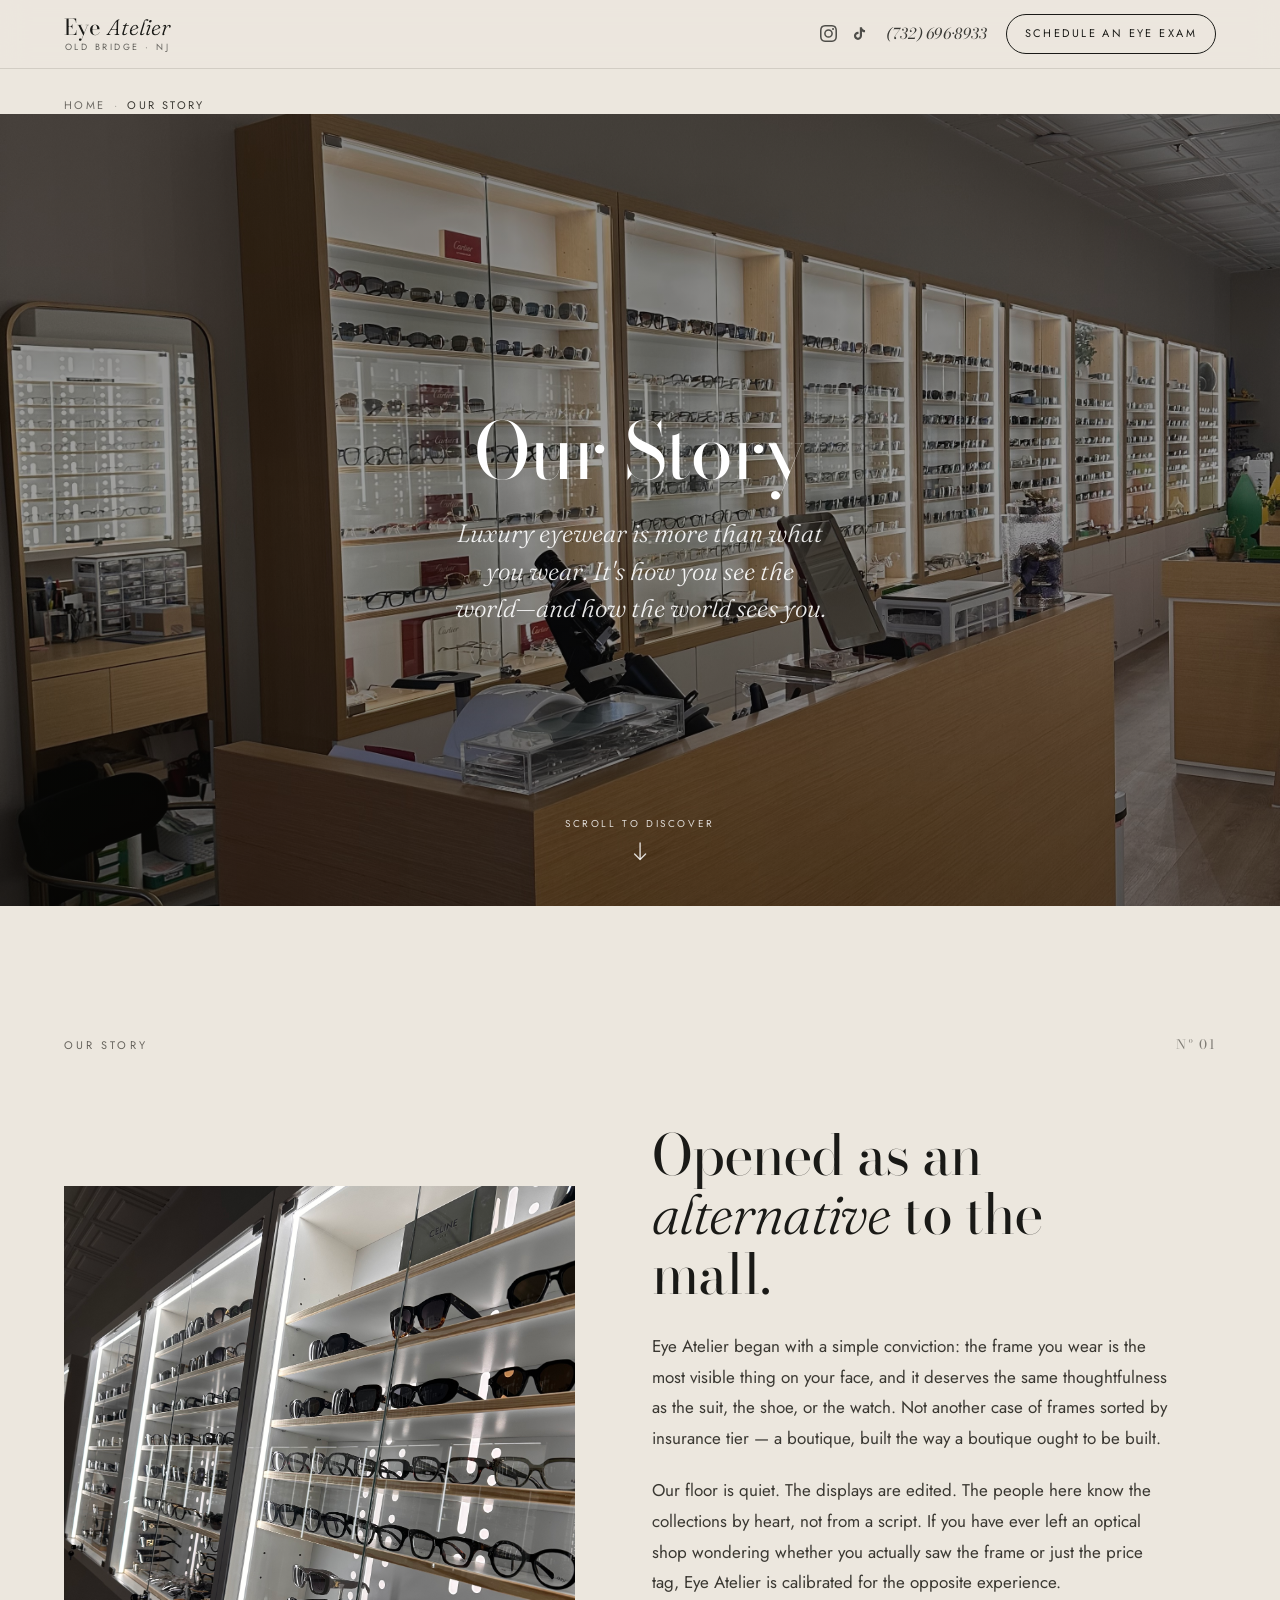
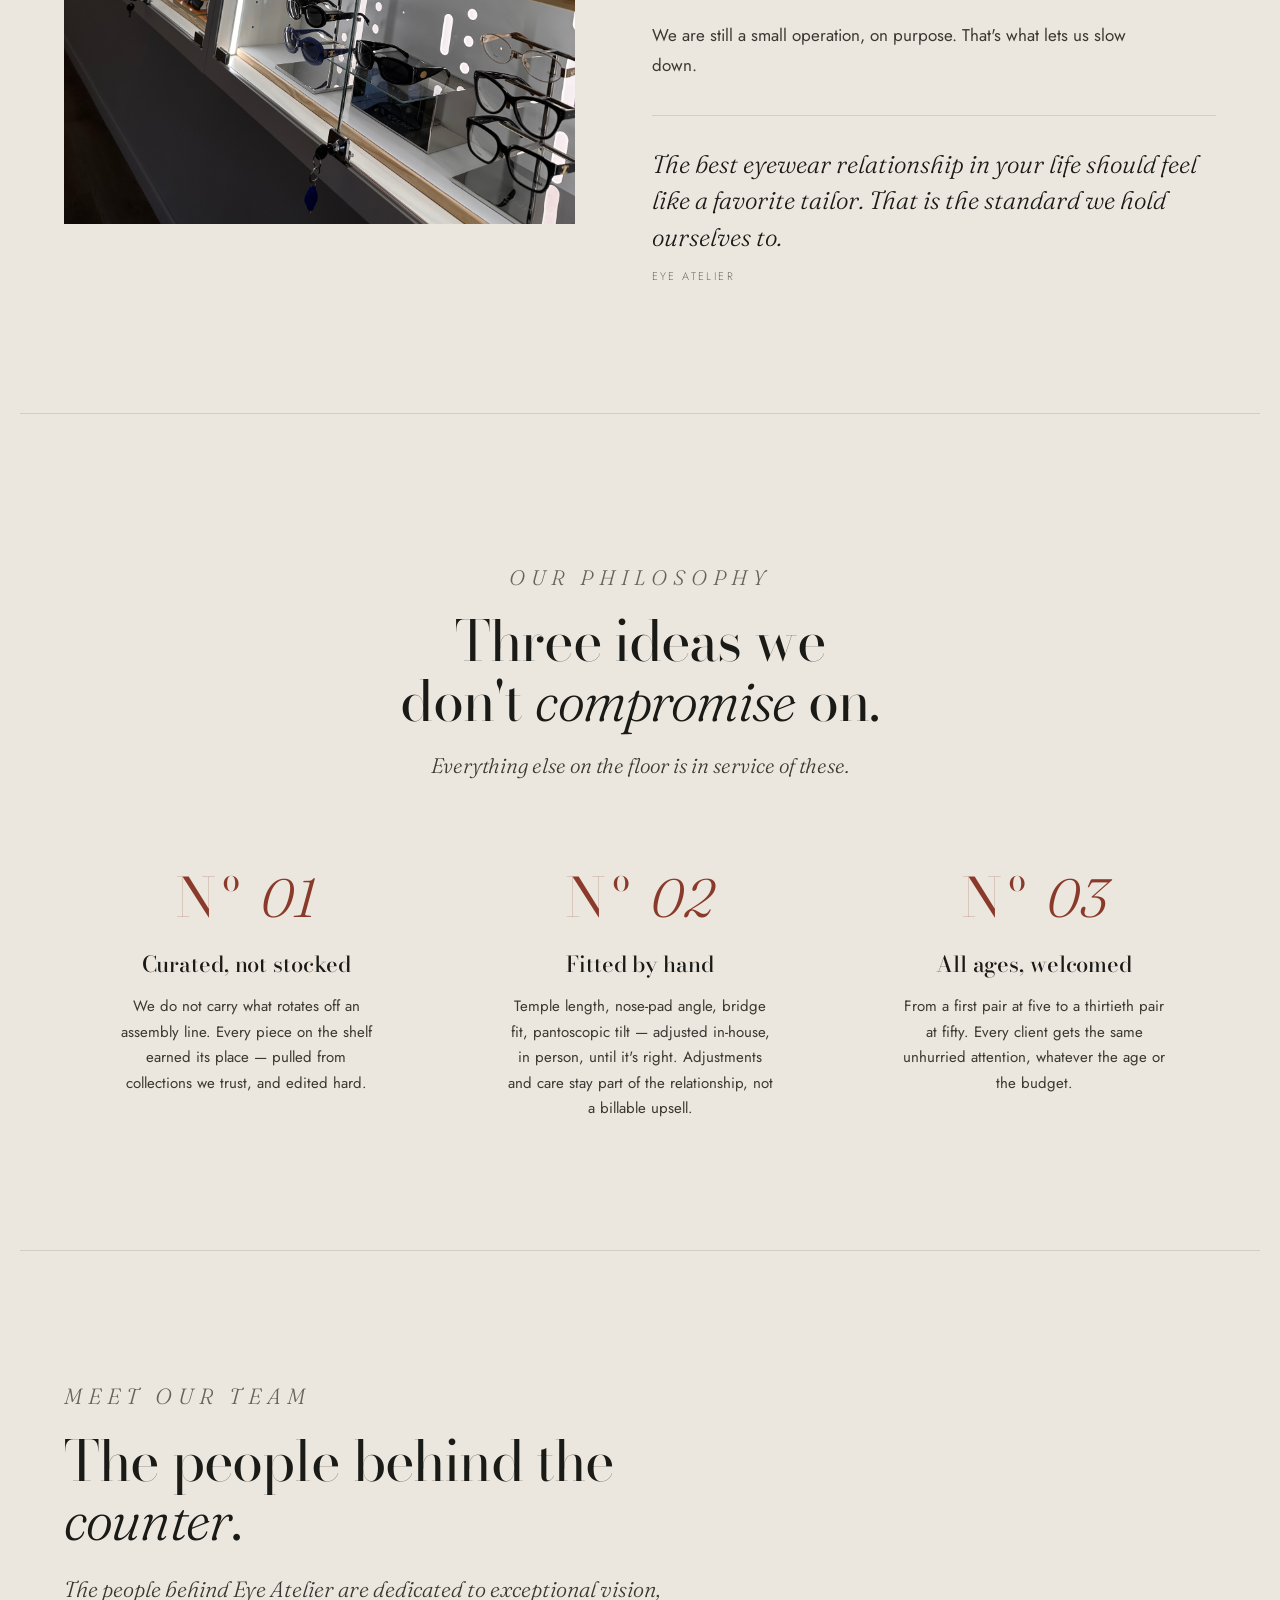
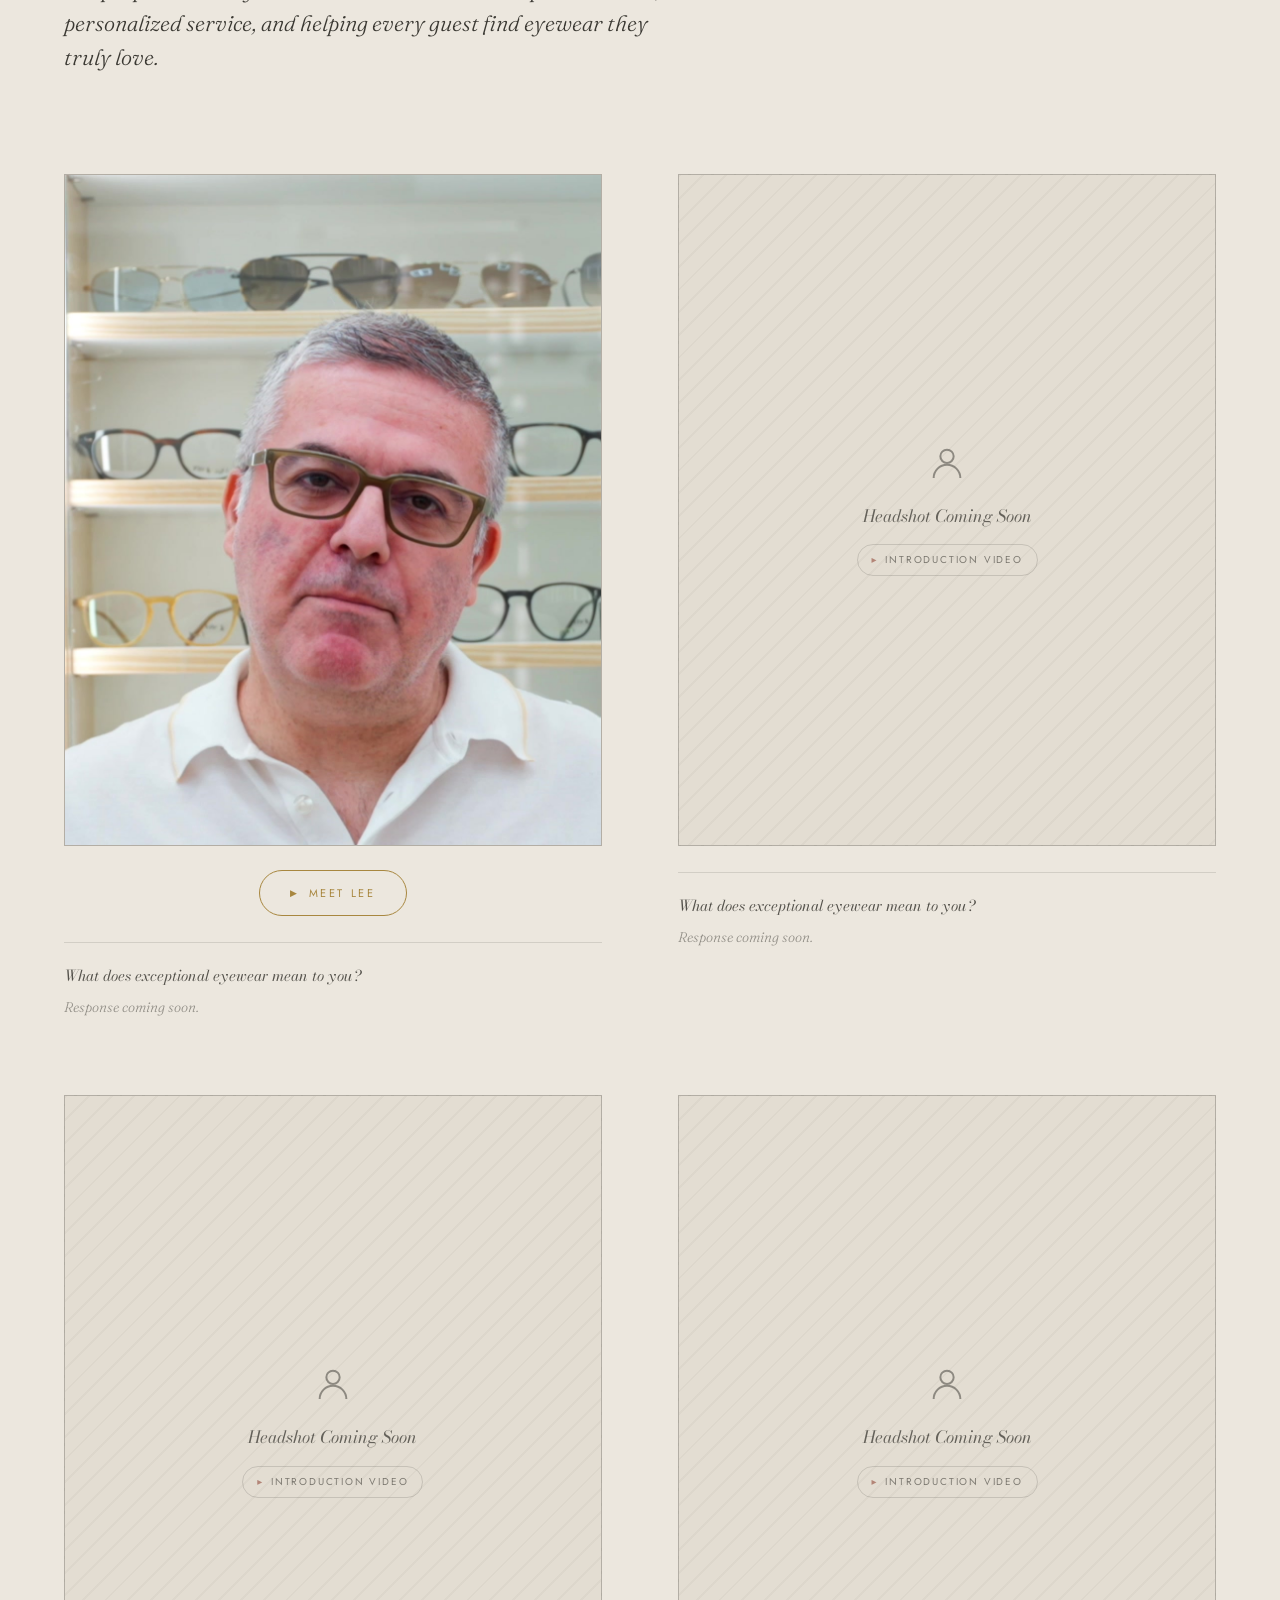
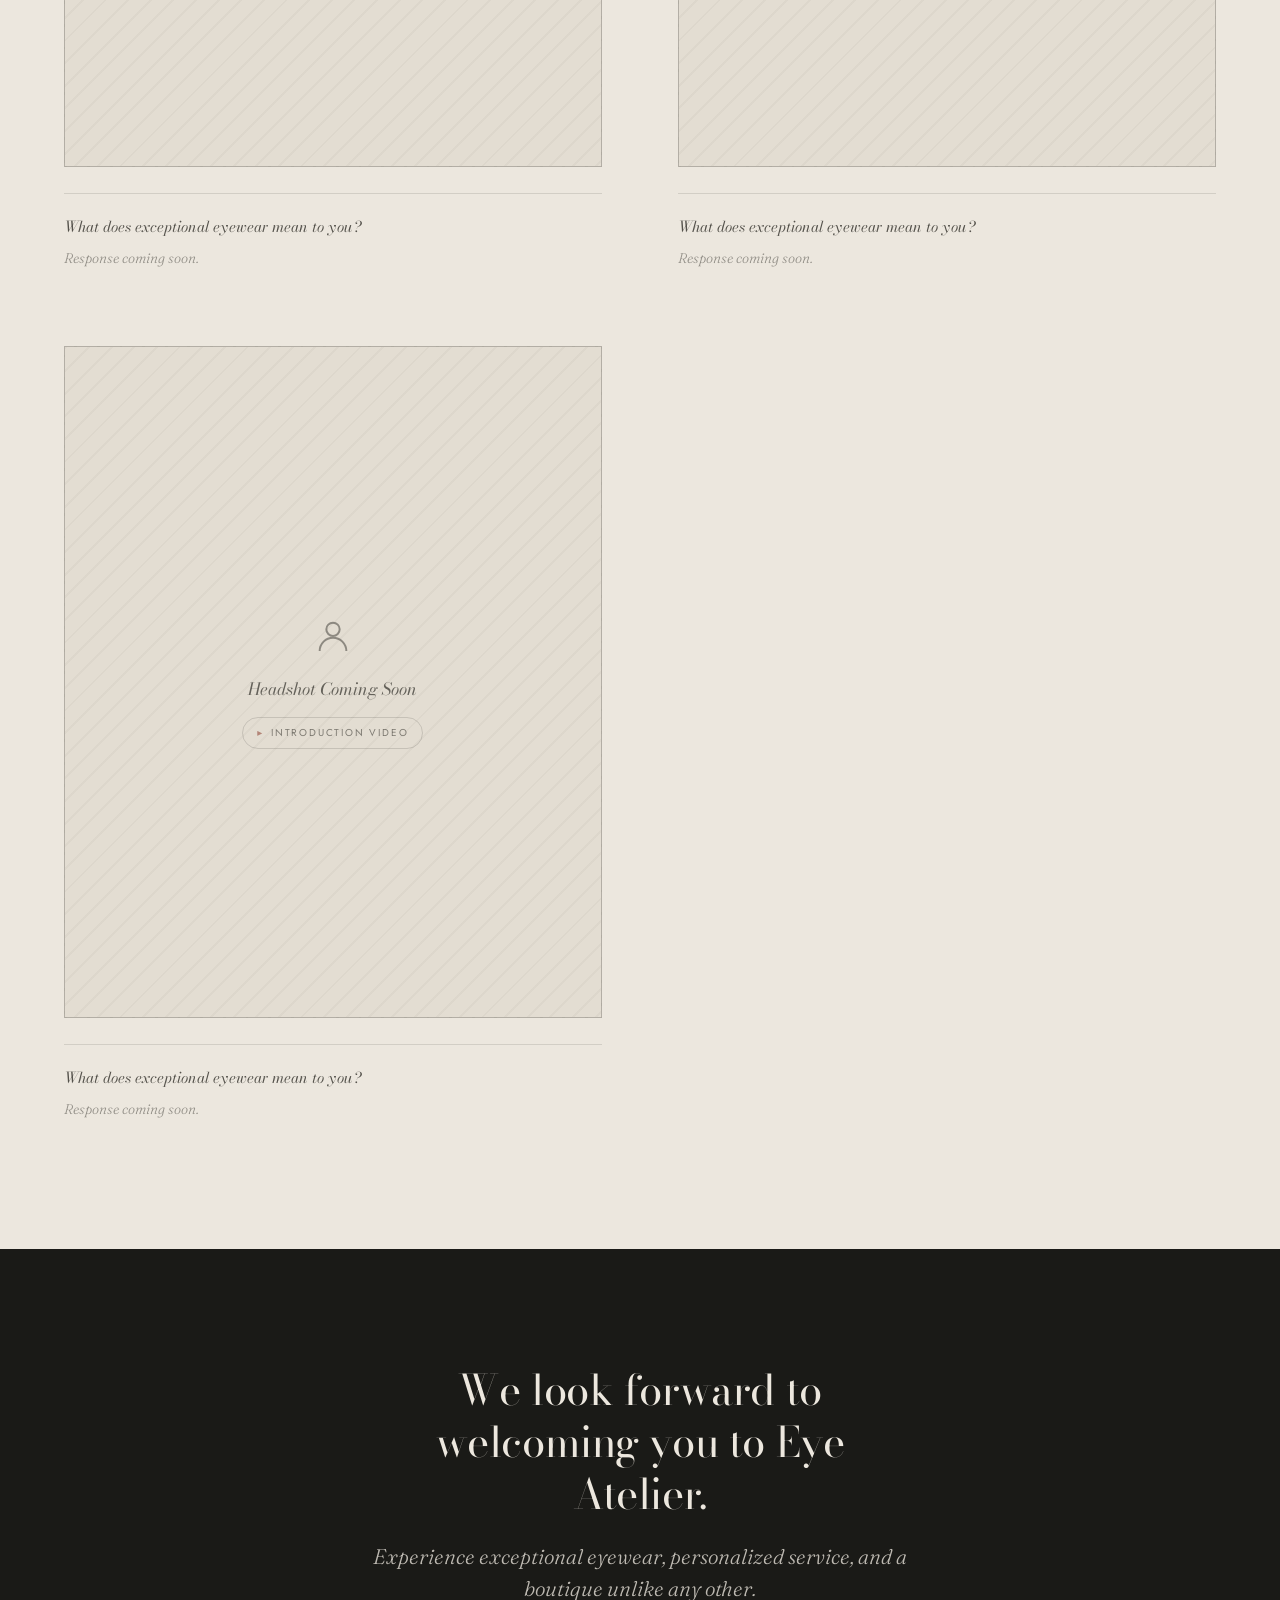
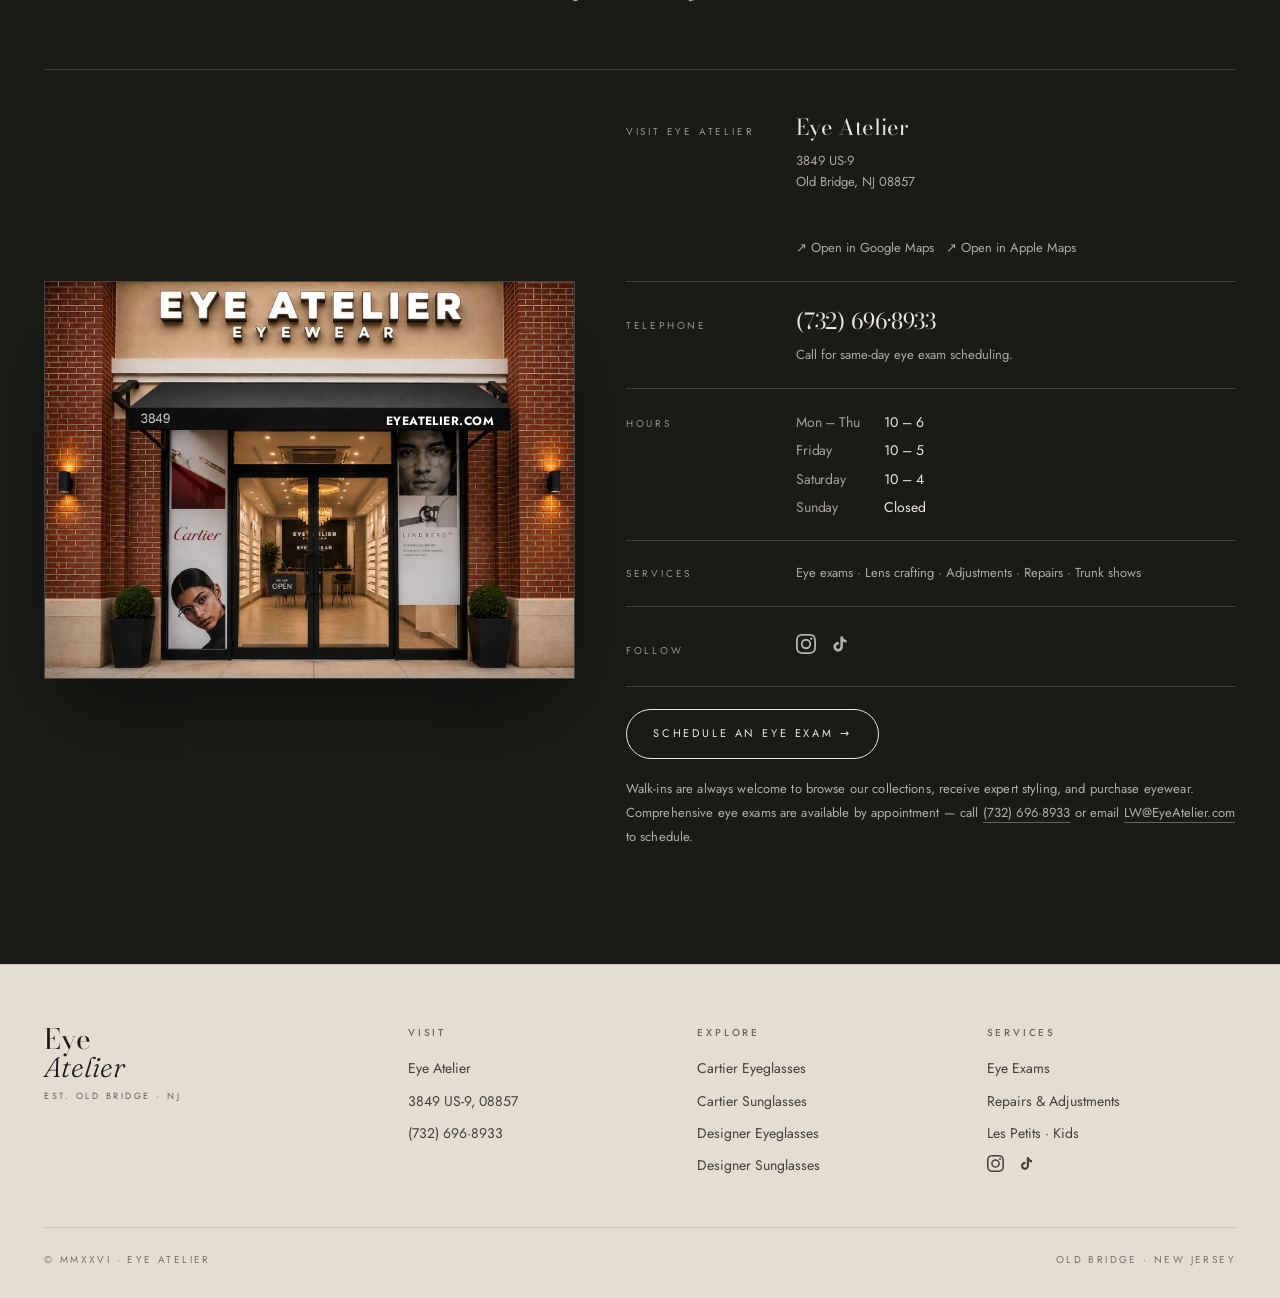
==== about.html @ 2963be0a "Harden modal against click bubbling into overlay close handler Added an explicit stopPropagation() o" ====
<!doctype html>
<html lang="en">
<head>
<meta charset="utf-8">
<meta name="viewport" content="width=device-width,initial-scale=1">
<title>Our Story | Eye Atelier — Luxury Optical Boutique in Old Bridge, NJ</title>
<meta name="description" content="Eye Atelier is a luxury optical boutique in Old Bridge, NJ. Discover our story, our philosophy on curation and fit, and the people behind the counter.">
<link rel="canonical" href="https://www.eyeatelier.com/about">

<meta property="og:type" content="website">
<meta property="og:site_name" content="Eye Atelier">
<meta property="og:title" content="Our Story | Eye Atelier">
<meta property="og:description" content="A small, deliberate boutique for designer eyewear — curation, craft, and a fitting that takes as long as it needs to.">
<meta property="og:url" content="https://www.eyeatelier.com/about">
<meta property="og:image" content="https://www.eyeatelier.com/showroom.jpg">
<meta name="twitter:card" content="summary_large_image">
<meta name="twitter:title" content="Our Story | Eye Atelier">
<meta name="twitter:description" content="A small, deliberate boutique for designer eyewear in Old Bridge, NJ.">
<meta name="twitter:image" content="https://www.eyeatelier.com/showroom.jpg">
<meta name="theme-color" content="#1a1a17">

<link rel="preconnect" href="https://fonts.googleapis.com">
<link rel="preconnect" href="https://fonts.gstatic.com" crossorigin>
<link href="https://fonts.googleapis.com/css2?family=Bodoni+Moda:ital,opsz,wght@0,6..96,400;0,6..96,500;0,6..96,700;0,6..96,900;1,6..96,400;1,6..96,700&family=Jost:wght@300;400;500;600&family=Fraunces:ital,opsz,wght@0,9..144,300;0,9..144,400;1,9..144,300&display=swap" rel="stylesheet">
<link rel="stylesheet" href="/landing.css">

<script type="application/ld+json">
{
  "@context": "https://schema.org",
  "@type": "BreadcrumbList",
  "itemListElement": [
    { "@type": "ListItem", "position": 1, "name": "Home", "item": "https://www.eyeatelier.com/" },
    { "@type": "ListItem", "position": 2, "name": "Our Story", "item": "https://www.eyeatelier.com/about" }
  ]
}
</script>

<style>
  /* ============ ABOUT — bespoke sections (extends landing.css tokens) ============ */

  /* CINEMATIC HERO */
  .cinematic-hero {
    position: relative;
    min-height: clamp(520px, 88vh, 920px);
    display: flex; align-items: center; justify-content: center;
    overflow: hidden;
    background: var(--forest);
  }
  .cinematic-hero-media { position: absolute; inset: 0; }
  .cinematic-hero-media img { width: 100%; height: 100%; object-fit: cover; display: block; }
  .cinematic-hero-media::after {
    content: '';
    position: absolute; inset: 0;
    background: linear-gradient(180deg, rgba(10,9,7,0.5) 0%, rgba(10,9,7,0.38) 45%, rgba(10,9,7,0.58) 100%);
  }
  .cinematic-hero-content {
    position: relative; z-index: 2;
    text-align: center;
    padding: 0 var(--pad);
    max-width: 46ch;
  }
  .cinematic-hero-content h1 {
    font-family: 'Bodoni Moda', serif;
    font-weight: 400;
    font-size: clamp(42px, 6.4vw, 78px);
    line-height: 1.04;
    letter-spacing: -0.015em;
    color: #fff;
    margin: 18px 0 24px;
  }
  .cinematic-hero-content p {
    font-family: 'Fraunces', serif;
    font-style: italic; font-weight: 300;
    font-size: clamp(18px, 2.1vw, 25px);
    line-height: 1.5;
    color: rgba(255,255,255,0.9);
  }
  .scroll-indicator {
    position: absolute; left: 50%; bottom: clamp(24px, 4vw, 44px); z-index: 2;
    transform: translateX(-50%);
    display: flex; flex-direction: column; align-items: center; gap: 10px;
    color: rgba(255,255,255,0.82);
  }
  .scroll-indicator span {
    font-size: 10px; letter-spacing: 0.26em; text-transform: uppercase;
  }
  .scroll-indicator svg { width: 14px; height: 20px; animation: scrollBob 2.2s ease-in-out infinite; }
  @keyframes scrollBob {
    0%, 100% { transform: translateY(0); opacity: 0.55; }
    50% { transform: translateY(6px); opacity: 1; }
  }
  @media (max-width: 640px) {
    .cinematic-hero { min-height: 78vh; }
  }

  /* SECTION SCAFFOLD */
  .about-section { max-width: var(--maxw); margin: 0 auto; padding: clamp(70px, 10vw, 140px) var(--pad); }
  .about-section + .about-section { border-top: 1px solid var(--rule); }
  .about-eyebrow-row {
    display: flex; align-items: baseline; justify-content: space-between; gap: 20px;
    margin-bottom: clamp(40px, 6vw, 70px);
  }
  .about-eyebrow-row .eyebrow { margin: 0; }
  .about-eyebrow-row .count { font-family: 'Bodoni Moda', serif; font-size: 13px; letter-spacing: 0.1em; color: var(--ink-soft); opacity: 0.6; }

  /* OUR STORY — asymmetric editorial */
  .story-grid { display: grid; grid-template-columns: 0.95fr 1.05fr; gap: clamp(40px, 6vw, 90px); align-items: center; }
  .story-media { position: relative; aspect-ratio: 4/5; overflow: hidden; background: var(--paper, #f4ede3); }
  .story-media img { width: 100%; height: 100%; object-fit: cover; display: block; }
  .story-copy h2 {
    font-family: 'Bodoni Moda', serif; font-weight: 400;
    font-size: clamp(34px, 4.4vw, 56px); line-height: 1.06; letter-spacing: -0.015em;
    max-width: 12ch; margin-bottom: 28px;
  }
  .story-copy h2 em { font-family: 'Fraunces', serif; font-style: italic; font-weight: 300; }
  .story-copy p { font-size: 17px; line-height: 1.8; color: var(--ink-soft); max-width: 52ch; margin-bottom: 22px; }
  .story-copy p:last-of-type { margin-bottom: 0; }
  .story-quote {
    margin-top: 34px;
    padding-top: 30px;
    border-top: 1px solid var(--rule);
    font-family: 'Fraunces', serif; font-style: italic; font-weight: 300;
    font-size: clamp(20px, 2.2vw, 25px); line-height: 1.45;
    color: var(--ink); max-width: 44ch;
  }
  .story-quote span { display: block; margin-top: 14px; font-family: 'Jost', sans-serif; font-style: normal; font-size: 11px; letter-spacing: 0.22em; text-transform: uppercase; color: var(--ink-soft); opacity: 0.7; }

  @media (max-width: 900px) {
    .story-grid { grid-template-columns: 1fr; }
    .story-media { max-width: 420px; margin: 0 auto; }
  }

  /* OUR PHILOSOPHY — three pillars */
  .philosophy-head { text-align: center; max-width: 50ch; margin: 0 auto clamp(50px, 7vw, 90px); }
  .philosophy-head h2 {
    font-family: 'Bodoni Moda', serif; font-weight: 400;
    font-size: clamp(34px, 4.4vw, 56px); line-height: 1.06; letter-spacing: -0.015em;
  }
  .philosophy-head h2 em { font-family: 'Fraunces', serif; font-style: italic; font-weight: 300; }
  .philosophy-head p { margin-top: 20px; font-family: 'Fraunces', serif; font-style: italic; font-weight: 300; font-size: clamp(17px, 1.9vw, 21px); color: var(--ink-soft); line-height: 1.5; }
  .philosophy-grid { display: grid; grid-template-columns: repeat(3, 1fr); gap: clamp(30px, 4vw, 20px); }
  .philosophy-item { padding: 0 clamp(0px, 3vw, 34px); text-align: center; }
  .philosophy-item .n {
    font-family: 'Bodoni Moda', serif; font-weight: 400; font-size: 54px; line-height: 1;
    color: var(--accent); margin-bottom: 22px;
  }
  .philosophy-item .n em { font-family: 'Fraunces', serif; font-style: italic; font-weight: 300; }
  .philosophy-item h3 { font-family: 'Bodoni Moda', serif; font-weight: 500; font-size: 22px; letter-spacing: -0.005em; margin-bottom: 12px; }
  .philosophy-item p { font-size: 15px; line-height: 1.7; color: var(--ink-soft); max-width: 30ch; margin: 0 auto; }
  @media (max-width: 780px) {
    .philosophy-grid { grid-template-columns: 1fr; gap: 44px; }
    .philosophy-item { border-top: 1px solid var(--rule); padding-top: 36px; }
    .philosophy-item:first-child { border-top: none; padding-top: 0; }
  }

  /* MEET OUR TEAM */
  .team-head { max-width: 62ch; margin-bottom: clamp(60px, 8vw, 100px); }
  .team-head h2 {
    font-family: 'Bodoni Moda', serif; font-weight: 400;
    font-size: clamp(34px, 4.4vw, 56px); line-height: 1.06; letter-spacing: -0.015em;
    margin-bottom: 22px;
  }
  .team-head h2 em { font-family: 'Fraunces', serif; font-style: italic; font-weight: 300; }
  .team-head p {
    font-family: 'Fraunces', serif; font-style: italic; font-weight: 300;
    font-size: clamp(18px, 2vw, 22px); line-height: 1.55; color: var(--ink-soft); max-width: 56ch;
  }
  .team-grid { display: grid; grid-template-columns: repeat(2, 1fr); gap: clamp(50px, 6vw, 90px); }
  .team-card { display: flex; flex-direction: column; transition: transform 0.3s ease; }
  .team-card:hover { transform: translateY(-6px); }
  .team-photo {
    position: relative; aspect-ratio: 4/5; overflow: hidden;
    background: repeating-linear-gradient(135deg, rgba(26,26,23,0.03), rgba(26,26,23,0.03) 2px, transparent 2px, transparent 16px), var(--bg-deep);
    border: 1px solid var(--rule-strong);
    display: flex; align-items: center; justify-content: center;
    transition: box-shadow 0.3s ease;
  }
  .team-card:hover .team-photo { box-shadow: 0 20px 45px rgba(26,24,21,0.18); }
  .team-photo img, .team-photo video { width: 100%; height: 100%; object-fit: cover; display: block; transition: filter 0.3s ease; }
  .team-card:hover .team-photo img { filter: brightness(1.06); }
  .team-photo-placeholder { text-align: center; color: var(--ink-soft); padding: 20px; }
  .team-photo-placeholder svg { width: 40px; height: 40px; margin: 0 auto 20px; display: block; opacity: 0.5; }
  .team-photo-placeholder .tpp-label {
    display: block; font-family: 'Bodoni Moda', serif; font-style: italic; font-weight: 400;
    font-size: 17px; color: var(--ink-soft); opacity: 0.75; margin-bottom: 14px;
  }
  .team-photo-placeholder .tpp-video {
    display: inline-flex; align-items: center; gap: 7px;
    font-size: 10px; letter-spacing: 0.18em; text-transform: uppercase;
    color: var(--ink-soft); opacity: 0.6;
    border: 1px solid var(--rule-strong); border-radius: 999px;
    padding: 7px 14px;
  }
  .team-photo-placeholder .tpp-video::before { content: '▸'; color: var(--accent); opacity: 0.9; }
  @media (max-width: 780px) {
    .team-grid { grid-template-columns: 1fr; gap: 44px; max-width: 420px; margin: 0 auto; }
  }

  /* TEAM — member with a real photo/video (e.g. "Meet Lee") */
  .team-photo-portrait { background: var(--bg-deep); }
  .team-photo-portrait img { object-position: top center; }
  .team-video-cta {
    display: inline-flex; align-items: center; gap: 9px;
    align-self: center;
    margin-top: 24px;
    padding: 14px 30px;
    border: 1px solid #a8873f; border-radius: 999px;
    color: #a8873f; background: transparent;
    font-family: 'Jost', sans-serif; font-size: 11px; letter-spacing: 0.24em; text-transform: uppercase;
    cursor: pointer;
    transition: background 0.3s ease, color 0.3s ease, border-color 0.3s ease;
  }
  .team-video-cta .glyph { font-size: 9px; }
  .team-video-cta:hover { background: #a8873f; color: #fff; }
  .team-card:hover .team-video-cta:not(:hover) { background: rgba(168,135,63,0.1); border-color: #8f7434; color: #8f7434; }

  /* TEAM — quote area */
  .team-quote { margin-top: 26px; padding-top: 22px; border-top: 1px solid var(--rule); }
  .team-quote .q-heading {
    font-family: 'Bodoni Moda', serif; font-style: italic; font-weight: 400;
    font-size: 15px; line-height: 1.4; color: var(--ink-soft); opacity: 0.85;
    margin-bottom: 10px;
  }
  .team-quote .q-answer {
    font-family: 'Fraunces', serif; font-style: italic; font-weight: 300;
    font-size: 14px; line-height: 1.6; color: var(--ink-soft); opacity: 0.5;
  }

  /* VIDEO MODAL */
  .video-modal {
    position: fixed; inset: 0; z-index: 1000;
    display: none; align-items: center; justify-content: center;
    padding: clamp(20px, 5vw, 50px);
    background: rgba(10,9,7,0.72);
    backdrop-filter: blur(3px); -webkit-backdrop-filter: blur(3px);
  }
  .video-modal.is-open { display: flex; }
  .video-modal-panel {
    position: relative;
    max-height: 88vh; max-width: 92vw;
    line-height: 0;
  }
  .video-modal-media {
    background: #000;
    box-shadow: 0 30px 80px rgba(0,0,0,0.5);
    border-radius: 6px;
    overflow: hidden;
  }
  .video-modal-panel video { display: block; max-height: 88vh; max-width: 92vw; height: auto; width: auto; }
  .video-modal-close {
    position: absolute; top: -18px; right: -18px; z-index: 2;
    width: 40px; height: 40px; border-radius: 50%;
    background: var(--bg); border: 1px solid var(--rule);
    display: flex; align-items: center; justify-content: center;
    font-size: 20px; line-height: 1; color: var(--ink); cursor: pointer;
  }
  @media (max-width: 640px) { .video-modal-close { top: -44px; right: 0; background: transparent; border: none; color: #fff; font-size: 26px; } }

  /* CLOSING */
  .closing-section { text-align: center; }
  .closing-inner { max-width: 54ch; margin: 0 auto; }
  .closing-line {
    font-family: 'Bodoni Moda', serif; font-weight: 400;
    font-size: clamp(28px, 3.6vw, 42px); line-height: 1.24; letter-spacing: -0.01em;
    margin-bottom: 20px;
  }
  .closing-sub {
    font-family: 'Fraunces', serif; font-style: italic; font-weight: 300;
    font-size: clamp(17px, 1.9vw, 21px); line-height: 1.55;
    color: var(--ink-soft);
  }

  /* PAY A VISIT (matches homepage Visit section exactly) */
  .visit-wrap { background: var(--ink); color: var(--bg); padding: clamp(64px, 9vw, 120px) var(--pad); }
  .visit-outer { max-width: var(--maxw); margin: 0 auto; }
  .visit-wrap .closing-inner { margin-bottom: clamp(40px, 6vw, 64px); }
  .visit-wrap .closing-sub { color: rgba(236,231,222,0.78); }
  .visit-grid { display: grid; grid-template-columns: 1fr 1.15fr; gap: clamp(24px, 4vw, 60px); align-items: stretch; }
  .visit-map { aspect-ratio: 4/3; position: relative; overflow: hidden; border: 1px solid rgba(236,231,222,0.2); box-shadow: 0 40px 80px -20px rgba(0,0,0,0.45); align-self: center; }
  .visit-map img { width: 100%; height: 100%; object-fit: cover; filter: contrast(1.02); }
  .visit-map-url { position: absolute; top: 33%; right: 15%; font-family: 'Jost', sans-serif; font-weight: 700; font-size: 12px; letter-spacing: 0.04em; text-transform: uppercase; color: #fff; text-shadow: 0 1px 4px rgba(0,0,0,0.5); white-space: nowrap; }
  .visit-info { display: flex; flex-direction: column; gap: 0; text-align: left; }
  .info-row { padding: 22px 0; border-top: 1px solid rgba(236,231,222,0.18); display: grid; grid-template-columns: 150px 1fr; gap: 20px; align-items: baseline; }
  .info-row:first-child { border-top: none; padding-top: 0; }
  .info-row:last-of-type { border-bottom: 1px solid rgba(236,231,222,0.18); }
  .info-row .label { font-size: 10px; letter-spacing: 0.28em; text-transform: uppercase; color: rgba(236,231,222,0.6); }
  .info-row .val { font-family: 'Bodoni Moda', serif; font-weight: 400; font-size: 22px; letter-spacing: -0.005em; }
  .info-row .val a { color: inherit; text-decoration: none; }
  .info-row .val small { display: block; font-family: 'Jost', sans-serif; font-size: 13px; letter-spacing: 0; text-transform: none; color: rgba(236,231,222,0.7); margin-top: 6px; line-height: 1.6; }
  .info-row .social-icons svg { width: 20px; height: 20px; }
  .hours-grid { display: grid; grid-template-columns: auto 1fr; gap: 6px 24px; font-family: 'Jost', sans-serif; font-size: 14px; }
  .hours-grid .day { color: rgba(236,231,222,0.65); }
  .visit-cta { display: inline-flex; align-items: center; gap: 10px; padding: 15px 26px; border: 1px solid var(--bg); border-radius: 999px; font-size: 11px; letter-spacing: 0.26em; text-transform: uppercase; transition: all 0.2s; margin-top: 22px; align-self: flex-start; }
  .visit-cta:hover { background: var(--bg); color: var(--ink); }
  .visit-note { margin-top: 18px; font-family: 'Jost', sans-serif; font-size: 13px; line-height: 1.85; letter-spacing: 0.01em; color: rgba(236,231,222,0.72); }
  .visit-note a { color: inherit; border-bottom: 1px solid rgba(236,231,222,0.35); }
  .visit-note a:hover { color: var(--bg); }
  @media (max-width: 720px) {
    .visit-grid { grid-template-columns: 1fr; gap: 24px; }
    .visit-map { aspect-ratio: 5/4; order: 2; }
    .info-row { grid-template-columns: 1fr; gap: 4px; padding: 16px 0; }
    .info-row .label { font-size: 9px; }
    .info-row .val { font-size: 18px; }
  }

/* EYE EXAM MODAL (shared, site-wide) */
.exam-modal-overlay { position: fixed; inset: 0; z-index: 1200; background: rgba(26,26,23,0.72); display: flex; align-items: center; justify-content: center; padding: 24px; }
.exam-modal-overlay[hidden] { display: none; }
.exam-modal { position: relative; background: var(--bg); color: var(--ink); max-width: 440px; width: 100%; padding: 44px 36px 32px; border-radius: 4px; box-shadow: 0 40px 100px -20px rgba(0,0,0,0.5); text-align: left; }
.exam-modal-close { position: absolute; top: 16px; right: 16px; width: 36px; height: 36px; display: flex; align-items: center; justify-content: center; background: transparent; border: 1px solid rgba(26,26,23,0.2); border-radius: 50%; font-size: 20px; line-height: 1; color: var(--ink); cursor: pointer; transition: all .2s; padding: 0; }
.exam-modal-close:hover { background: var(--ink); color: var(--bg); border-color: var(--ink); }
.exam-modal h2 { font-family: 'Bodoni Moda', serif; font-weight: 400; font-size: clamp(26px, 3.4vw, 34px); letter-spacing: -0.01em; margin: 0 0 14px; }
.exam-modal-text { font-family: 'Fraunces', serif; font-style: italic; font-weight: 300; font-size: 16px; line-height: 1.6; opacity: 0.85; margin: 0 0 28px; }
.exam-modal-actions { display: flex; flex-direction: column; gap: 12px; margin-bottom: 26px; }
.exam-modal-btn { display: flex; align-items: center; justify-content: center; gap: 10px; padding: 15px 22px; border-radius: 999px; border: 1px solid var(--ink); font-family: 'Jost', sans-serif; font-size: 11px; letter-spacing: 0.24em; text-transform: uppercase; transition: all .2s; text-decoration: none; color: var(--ink); }
.exam-modal-btn.primary { background: var(--ink); color: var(--bg); }
.exam-modal-btn.primary:hover { background: transparent; color: var(--ink); }
.exam-modal-btn:not(.primary):hover { background: var(--ink); color: var(--bg); }
.exam-modal-note { font-family: 'Jost', sans-serif; font-size: 12.5px; line-height: 1.7; color: var(--ink); opacity: 0.65; margin: 0; padding-top: 20px; border-top: 1px solid rgba(26,26,23,0.14); }
@media (max-width: 480px) {
  .exam-modal { padding: 36px 24px 26px; }
}
</style>
</head>
<body>

<header class="site-header">
  <nav class="site-nav" aria-label="Primary">
    <a href="/" class="wordmark"><span>Eye <em>Atelier</em></span><small>Old Bridge · NJ</small></a>
    <div class="nav-right">
      <span class="social-icons"><a href="https://www.instagram.com/eyeateliereyewear" target="_blank" rel="noopener noreferrer" aria-label="Eye Atelier on Instagram"><svg viewBox="0 0 24 24" fill="currentColor"><path d="M12 2.163c3.204 0 3.584.012 4.85.07 3.252.148 4.771 1.691 4.919 4.919.058 1.265.069 1.645.069 4.849 0 3.205-.012 3.584-.069 4.849-.149 3.225-1.664 4.771-4.919 4.919-1.266.058-1.644.07-4.85.07-3.204 0-3.584-.012-4.849-.07-3.26-.149-4.771-1.699-4.919-4.92-.058-1.265-.07-1.644-.07-4.849 0-3.204.013-3.583.07-4.849.149-3.227 1.664-4.771 4.919-4.919 1.266-.057 1.645-.069 4.849-.069zM12 0C8.741 0 8.332.014 7.052.072 2.695.272.273 2.69.073 7.052.014 8.332 0 8.741 0 12c0 3.259.014 3.668.072 4.948.2 4.358 2.618 6.78 6.98 6.98C8.332 23.986 8.741 24 12 24c3.259 0 3.668-.014 4.948-.072 4.354-.2 6.782-2.618 6.979-6.98.059-1.28.073-1.689.073-4.948 0-3.259-.014-3.667-.072-4.947-.196-4.354-2.617-6.78-6.979-6.98C15.668.014 15.259 0 12 0zm0 5.838a6.162 6.162 0 100 12.324 6.162 6.162 0 000-12.324zM12 16a4 4 0 110-8 4 4 0 010 8zm6.406-11.845a1.44 1.44 0 100 2.881 1.44 1.44 0 000-2.881z"/></svg></a><a href="https://www.tiktok.com/@eye.atelier.eyewe" target="_blank" rel="noopener noreferrer" aria-label="Eye Atelier on TikTok"><svg viewBox="0 0 24 24" fill="currentColor"><path d="M16.6 5.82s.51.5 0 0A4.278 4.278 0 0 1 15.54 3h-3.09v12.4a2.592 2.592 0 0 1-2.59 2.5c-1.42 0-2.6-1.16-2.6-2.6 0-1.72 1.66-3.01 3.37-2.48V9.66c-3.45-.46-6.47 2.22-6.47 5.64 0 3.33 2.76 5.7 5.69 5.7 3.14 0 5.69-2.55 5.69-5.7V9.01a7.35 7.35 0 0 0 4.3 1.38V7.3s-1.88.09-3.24-1.48z"/></svg></a></span>
      <a href="tel:+17326968933" class="nav-phone">(732) 696·8933</a>
      <a href="tel:+17326968933" class="nav-cta js-exam-cta">Schedule an Eye Exam</a>
    </div>
  </nav>
</header>

<nav class="breadcrumb" aria-label="Breadcrumb">
  <a href="/">Home</a><span class="sep">·</span>Our Story
</nav>

<!-- CINEMATIC HERO -->
<section class="cinematic-hero">
  <div class="cinematic-hero-media">
    <img src="store-counter.jpeg" alt="Eye Atelier luxury optical boutique interior in Old Bridge, NJ" loading="eager">
  </div>
  <div class="cinematic-hero-content">
    <h1>Our Story</h1>
    <p>Luxury eyewear is more than what you wear. It's how you see the world—and how the world sees you.</p>
  </div>
  <a href="#story" class="scroll-indicator" aria-label="Scroll to discover">
    <span>Scroll to Discover</span>
    <svg viewBox="0 0 14 20" fill="none" stroke="currentColor" stroke-width="1.4" stroke-linecap="round" stroke-linejoin="round"><path d="M7 1v16"></path><path d="M1.5 12 7 17.5 12.5 12"></path></svg>
  </a>
</section>

<!-- OUR STORY -->
<section class="about-section" id="story">
  <div class="about-eyebrow-row">
    <p class="eyebrow">Our Story</p>
    <p class="count">Nº 01</p>
  </div>
  <div class="story-grid">
    <div class="story-media">
      <img src="showroom.jpg" alt="Eye Atelier showroom — white-oak displays and considered lighting in Old Bridge, NJ" loading="lazy">
    </div>
    <div class="story-copy">
      <h2>Opened as an <em>alternative</em> to the mall.</h2>
      <p>Eye Atelier began with a simple conviction: the frame you wear is the most visible thing on your face, and it deserves the same thoughtfulness as the suit, the shoe, or the watch. Not another case of frames sorted by insurance tier — a boutique, built the way a boutique ought to be built.</p>
      <p>Our floor is quiet. The displays are edited. The people here know the collections by heart, not from a script. If you have ever left an optical shop wondering whether you actually saw the frame or just the price tag, Eye Atelier is calibrated for the opposite experience.</p>
      <p>We are still a small operation, on purpose. That's what lets us slow down.</p>
      <div class="story-quote">
        The best eyewear relationship in your life should feel like a favorite tailor. That is the standard we hold ourselves to.
        <span>Eye Atelier</span>
      </div>
    </div>
  </div>
</section>

<!-- OUR PHILOSOPHY -->
<section class="about-section" id="philosophy">
  <div class="philosophy-head">
    <p class="eyebrow">Our Philosophy</p>
    <h2>Three ideas we don't <em>compromise</em> on.</h2>
    <p>Everything else on the floor is in service of these.</p>
  </div>
  <div class="philosophy-grid">
    <div class="philosophy-item">
      <div class="n">Nº <em>01</em></div>
      <h3>Curated, not stocked</h3>
      <p>We do not carry what rotates off an assembly line. Every piece on the shelf earned its place — pulled from collections we trust, and edited hard.</p>
    </div>
    <div class="philosophy-item">
      <div class="n">Nº <em>02</em></div>
      <h3>Fitted by hand</h3>
      <p>Temple length, nose-pad angle, bridge fit, pantoscopic tilt — adjusted in-house, in person, until it's right. Adjustments and care stay part of the relationship, not a billable upsell.</p>
    </div>
    <div class="philosophy-item">
      <div class="n">Nº <em>03</em></div>
      <h3>All ages, welcomed</h3>
      <p>From a first pair at five to a thirtieth pair at fifty. Every client gets the same unhurried attention, whatever the age or the budget.</p>
    </div>
  </div>
</section>

<!-- MEET OUR TEAM
     EDIT HERE — each .team-card is a placeholder until real headshots and
     introduction videos are supplied. Swap the .team-photo-placeholder block
     for an <img> or <video> (autoplay muted loop playsinline, same pattern
     as the home page promo video). Names and bios intentionally not added
     yet — add a name/role/bio block beneath .team-photo once real people
     are ready to be introduced.
======================================================================== -->
<section class="about-section" id="team">
  <div class="team-head">
    <p class="eyebrow">Meet Our Team</p>
    <h2>The people behind the <em>counter</em>.</h2>
    <p>The people behind Eye Atelier are dedicated to exceptional vision, personalized service, and helping every guest find eyewear they truly love.</p>
  </div>
  <div class="team-grid">

    <div class="team-card">
      <div class="team-photo team-photo-portrait">
        <img src="lee-weissman-poster.jpg" alt="Lee Weissman, Eye Atelier">
      </div>
      <button type="button" class="team-video-cta" data-video="lee-weissman-intro.mp4" data-poster="lee-weissman-poster.jpg" aria-label="Meet Lee — play introduction video">
        <span class="glyph">▶</span> Meet Lee
      </button>
      <div class="team-quote">
        <p class="q-heading">What does exceptional eyewear mean to you?</p>
        <p class="q-answer">Response coming soon.</p>
      </div>
    </div>

    <div class="team-card">
      <div class="team-photo">
        <div class="team-photo-placeholder">
          <svg viewBox="0 0 24 24" fill="none" stroke="currentColor" stroke-width="1.2"><circle cx="12" cy="8" r="4"></circle><path d="M4 21c0-4.4 3.6-8 8-8s8 3.6 8 8"></path></svg>
          <span class="tpp-label">Headshot Coming Soon</span>
          <span class="tpp-video">Introduction Video</span>
        </div>
      </div>
      <div class="team-quote">
        <p class="q-heading">What does exceptional eyewear mean to you?</p>
        <p class="q-answer">Response coming soon.</p>
      </div>
    </div>

    <div class="team-card">
      <div class="team-photo">
        <div class="team-photo-placeholder">
          <svg viewBox="0 0 24 24" fill="none" stroke="currentColor" stroke-width="1.2"><circle cx="12" cy="8" r="4"></circle><path d="M4 21c0-4.4 3.6-8 8-8s8 3.6 8 8"></path></svg>
          <span class="tpp-label">Headshot Coming Soon</span>
          <span class="tpp-video">Introduction Video</span>
        </div>
      </div>
      <div class="team-quote">
        <p class="q-heading">What does exceptional eyewear mean to you?</p>
        <p class="q-answer">Response coming soon.</p>
      </div>
    </div>

    <div class="team-card">
      <div class="team-photo">
        <div class="team-photo-placeholder">
          <svg viewBox="0 0 24 24" fill="none" stroke="currentColor" stroke-width="1.2"><circle cx="12" cy="8" r="4"></circle><path d="M4 21c0-4.4 3.6-8 8-8s8 3.6 8 8"></path></svg>
          <span class="tpp-label">Headshot Coming Soon</span>
          <span class="tpp-video">Introduction Video</span>
        </div>
      </div>
      <div class="team-quote">
        <p class="q-heading">What does exceptional eyewear mean to you?</p>
        <p class="q-answer">Response coming soon.</p>
      </div>
    </div>

    <div class="team-card">
      <div class="team-photo">
        <div class="team-photo-placeholder">
          <svg viewBox="0 0 24 24" fill="none" stroke="currentColor" stroke-width="1.2"><circle cx="12" cy="8" r="4"></circle><path d="M4 21c0-4.4 3.6-8 8-8s8 3.6 8 8"></path></svg>
          <span class="tpp-label">Headshot Coming Soon</span>
          <span class="tpp-video">Introduction Video</span>
        </div>
      </div>
      <div class="team-quote">
        <p class="q-heading">What does exceptional eyewear mean to you?</p>
        <p class="q-answer">Response coming soon.</p>
      </div>
    </div>

  </div>
</section>

<section class="visit-wrap closing-section" aria-labelledby="closing-heading">
  <div class="visit-outer">
    <div class="closing-inner">
      <p class="closing-line" id="closing-heading">We look forward to welcoming you to Eye Atelier.</p>
      <p class="closing-sub">Experience exceptional eyewear, personalized service, and a boutique unlike any other.</p>
    </div>
    <div class="visit-grid">
      <div class="visit-map">
        <img src="storefront-exterior.jpg" alt="The Eye Atelier storefront, 3849 US-9, Old Bridge, NJ">
        <span class="visit-map-url">eyeatelier.com</span>
      </div>
      <div class="visit-info">
        <div class="info-row">
          <div class="label">Visit Eye Atelier</div>
          <div class="val">Eye Atelier<br><small>3849 US-9<br>Old Bridge, NJ 08857</small><br><small style="margin-top:10px;"><a href="https://www.google.com/maps/search/?api=1&query=Eye+Atelier+Eyewear%2C+3849+US-9%2C+Old+Bridge%2C+NJ+08857" target="_blank" rel="noopener">↗ Open in Google Maps</a>&nbsp;&nbsp;&nbsp;<a href="https://maps.apple.com/?q=Eye+Atelier+Eyewear&address=3849+US-9%2C+Old+Bridge%2C+NJ+08857" target="_blank" rel="noopener">↗ Open in Apple Maps</a></small></div>
        </div>
        <div class="info-row">
          <div class="label">Telephone</div>
          <div class="val"><a href="tel:+17326968933">(732) 696&middot;8933</a><br><small>Call for same-day eye exam scheduling.</small></div>
        </div>
        <div class="info-row">
          <div class="label">Hours</div>
          <div class="val" style="font-size:15px;">
            <div class="hours-grid">
              <span class="day">Mon – Thu</span><span>10 – 6</span>
              <span class="day">Friday</span><span>10 – 5</span>
              <span class="day">Saturday</span><span>10 – 4</span>
              <span class="day">Sunday</span><span>Closed</span>
            </div>
          </div>
        </div>
        <div class="info-row">
          <div class="label">Services</div>
          <div class="val" style="font-size:15px;"><small style="margin-top:0;">Eye exams &middot; Lens crafting &middot; Adjustments &middot; Repairs &middot; Trunk shows</small></div>
        </div>
        <div class="info-row">
          <div class="label">Follow</div>
          <div class="val">
            <span class="social-icons">
              <a href="https://www.instagram.com/eyeateliereyewear" target="_blank" rel="noopener noreferrer" aria-label="Eye Atelier on Instagram"><svg viewBox="0 0 24 24" fill="currentColor"><path d="M12 2.163c3.204 0 3.584.012 4.85.07 3.252.148 4.771 1.691 4.919 4.919.058 1.265.069 1.645.069 4.849 0 3.205-.012 3.584-.069 4.849-.149 3.225-1.664 4.771-4.919 4.919-1.266.058-1.644.07-4.85.07-3.204 0-3.584-.012-4.849-.07-3.26-.149-4.771-1.699-4.919-4.92-.058-1.265-.07-1.644-.07-4.849 0-3.204.013-3.583.07-4.849.149-3.227 1.664-4.771 4.919-4.919 1.266-.057 1.645-.069 4.849-.069zM12 0C8.741 0 8.332.014 7.052.072 2.695.272.273 2.69.073 7.052.014 8.332 0 8.741 0 12c0 3.259.014 3.668.072 4.948.2 4.358 2.618 6.78 6.98 6.98C8.332 23.986 8.741 24 12 24c3.259 0 3.668-.014 4.948-.072 4.354-.2 6.782-2.618 6.979-6.98.059-1.28.073-1.689.073-4.948 0-3.259-.014-3.667-.072-4.947-.196-4.354-2.617-6.78-6.979-6.98C15.668.014 15.259 0 12 0zm0 5.838a6.162 6.162 0 100 12.324 6.162 6.162 0 000-12.324zM12 16a4 4 0 110-8 4 4 0 010 8zm6.406-11.845a1.44 1.44 0 100 2.881 1.44 1.44 0 000-2.881z"/></svg></a>
              <a href="https://www.tiktok.com/@eye.atelier.eyewe" target="_blank" rel="noopener noreferrer" aria-label="Eye Atelier on TikTok"><svg viewBox="0 0 24 24" fill="currentColor"><path d="M16.6 5.82s.51.5 0 0A4.278 4.278 0 0 1 15.54 3h-3.09v12.4a2.592 2.592 0 0 1-2.59 2.5c-1.42 0-2.6-1.16-2.6-2.6 0-1.72 1.66-3.01 3.37-2.48V9.66c-3.45-.46-6.47 2.22-6.47 5.64 0 3.33 2.76 5.7 5.69 5.7 3.14 0 5.69-2.55 5.69-5.7V9.01a7.35 7.35 0 0 0 4.3 1.38V7.3s-1.88.09-3.24-1.48z"/></svg></a>
            </span>
          </div>
        </div>
        <a class="visit-cta js-exam-cta" href="tel:+17326968933">Schedule an Eye Exam →</a>
        <p class="visit-note">Walk-ins are always welcome to browse our collections, receive expert styling, and purchase eyewear. Comprehensive eye exams are available by appointment — call <a href="tel:+17326968933">(732) 696&middot;8933</a> or email <a href="mailto:LW@EyeAtelier.com">LW@EyeAtelier.com</a> to schedule.</p>
      </div>
    </div>
  </div>
</section>

<footer class="site-footer">
  <div class="foot-inner">
    <div><div class="foot-mark">Eye <em>Atelier</em><small>Est. Old Bridge · NJ</small></div></div>
    <div class="foot-col">
      <h5>Visit</h5>
      <a href="https://www.google.com/maps/search/?api=1&query=Eye+Atelier+Eyewear%2C+3849+US-9%2C+Old+Bridge%2C+NJ+08857" target="_blank" rel="noopener">Eye Atelier</a>
      <a href="https://www.google.com/maps/search/?api=1&query=Eye+Atelier+Eyewear%2C+3849+US-9%2C+Old+Bridge%2C+NJ+08857" target="_blank" rel="noopener">3849 US-9, 08857</a>
      <a href="tel:+17326968933">(732) 696·8933</a>
    </div>
    <div class="foot-col">
      <h5>Explore</h5>
      <a href="/cartier-eyeglasses-old-bridge-nj">Cartier Eyeglasses</a>
      <a href="/cartier-sunglasses-old-bridge-nj">Cartier Sunglasses</a>
      <a href="/designer-eyeglasses-old-bridge-nj">Designer Eyeglasses</a>
      <a href="/designer-sunglasses-old-bridge-nj">Designer Sunglasses</a>
    </div>
    <div class="foot-col">
      <h5>Services</h5>
      <a href="/eye-exams-old-bridge-nj">Eye Exams</a>
      <a href="/eyeglass-repairs-adjustments-old-bridge-nj">Repairs &amp; Adjustments</a>
      <a href="/kids-glasses-old-bridge-nj">Les Petits · Kids</a>
      <span class="social-icons"><a href="https://www.instagram.com/eyeateliereyewear" target="_blank" rel="noopener noreferrer" aria-label="Eye Atelier on Instagram"><svg viewBox="0 0 24 24" fill="currentColor"><path d="M12 2.163c3.204 0 3.584.012 4.85.07 3.252.148 4.771 1.691 4.919 4.919.058 1.265.069 1.645.069 4.849 0 3.205-.012 3.584-.069 4.849-.149 3.225-1.664 4.771-4.919 4.919-1.266.058-1.644.07-4.85.07-3.204 0-3.584-.012-4.849-.07-3.26-.149-4.771-1.699-4.919-4.92-.058-1.265-.07-1.644-.07-4.849 0-3.204.013-3.583.07-4.849.149-3.227 1.664-4.771 4.919-4.919 1.266-.057 1.645-.069 4.849-.069zM12 0C8.741 0 8.332.014 7.052.072 2.695.272.273 2.69.073 7.052.014 8.332 0 8.741 0 12c0 3.259.014 3.668.072 4.948.2 4.358 2.618 6.78 6.98 6.98C8.332 23.986 8.741 24 12 24c3.259 0 3.668-.014 4.948-.072 4.354-.2 6.782-2.618 6.979-6.98.059-1.28.073-1.689.073-4.948 0-3.259-.014-3.667-.072-4.947-.196-4.354-2.617-6.78-6.979-6.98C15.668.014 15.259 0 12 0zm0 5.838a6.162 6.162 0 100 12.324 6.162 6.162 0 000-12.324zM12 16a4 4 0 110-8 4 4 0 010 8zm6.406-11.845a1.44 1.44 0 100 2.881 1.44 1.44 0 000-2.881z"/></svg></a><a href="https://www.tiktok.com/@eye.atelier.eyewe" target="_blank" rel="noopener noreferrer" aria-label="Eye Atelier on TikTok"><svg viewBox="0 0 24 24" fill="currentColor"><path d="M16.6 5.82s.51.5 0 0A4.278 4.278 0 0 1 15.54 3h-3.09v12.4a2.592 2.592 0 0 1-2.59 2.5c-1.42 0-2.6-1.16-2.6-2.6 0-1.72 1.66-3.01 3.37-2.48V9.66c-3.45-.46-6.47 2.22-6.47 5.64 0 3.33 2.76 5.7 5.69 5.7 3.14 0 5.69-2.55 5.69-5.7V9.01a7.35 7.35 0 0 0 4.3 1.38V7.3s-1.88.09-3.24-1.48z"/></svg></a></span>
    </div>
  </div>
  <div class="foot-bottom">
    <span>© MMXXVI · Eye Atelier</span>
    <span>Old Bridge · New Jersey</span>
  </div>
</footer>

<div class="mobile-sticky" aria-hidden="true">
  <a href="tel:+17326968933" class="ms-call">Call</a>
  <a href="tel:+17326968933" class="ms-book js-exam-cta">Schedule an Eye Exam</a>
</div>

<div class="video-modal" id="videoModal" role="dialog" aria-modal="true" aria-hidden="true">
  <div class="video-modal-panel">
    <button type="button" class="video-modal-close" id="videoModalClose" aria-label="Close">&times;</button>
    <div class="video-modal-media">
      <video id="videoModalPlayer" controls playsinline preload="metadata"></video>
    </div>
  </div>
</div>

<script>
  var videoModal = document.getElementById('videoModal');
  var videoModalPlayer = document.getElementById('videoModalPlayer');
  var openVideoModal = function (src, poster) {
    if (poster) videoModalPlayer.setAttribute('poster', poster);
    videoModalPlayer.setAttribute('src', src);
    videoModal.classList.add('is-open');
    videoModal.setAttribute('aria-hidden', 'false');
    document.body.style.overflow = 'hidden';
  };
  var closeVideoModal = function () {
    videoModalPlayer.pause();
    videoModalPlayer.removeAttribute('src');
    videoModalPlayer.removeAttribute('poster');
    videoModalPlayer.load();
    videoModal.classList.remove('is-open');
    videoModal.setAttribute('aria-hidden', 'true');
    document.body.style.overflow = '';
  };
  document.querySelectorAll('[data-video]').forEach(function (btn) {
    btn.addEventListener('click', function () {
      openVideoModal(btn.getAttribute('data-video'), btn.getAttribute('data-poster'));
    });
  });
  document.getElementById('videoModalClose').addEventListener('click', closeVideoModal);
  videoModal.addEventListener('click', function (e) {
    if (e.target === videoModal) closeVideoModal();
  });
  document.addEventListener('keydown', function (e) {
    if (e.key === 'Escape') closeVideoModal();
  });
</script>

<div class="exam-modal-overlay" id="examModalOverlay" hidden>
  <div class="exam-modal" role="dialog" aria-modal="true" aria-labelledby="examModalTitle">
    <button type="button" class="exam-modal-close" id="examModalClose" aria-label="Close">&times;</button>
    <h2 id="examModalTitle">Schedule an Eye Exam</h2>
    <p class="exam-modal-text">Choose the easiest way to schedule your comprehensive eye exam with our optometrist.</p>
    <div class="exam-modal-actions">
      <a class="exam-modal-btn primary" href="tel:+17326968933">Call (732) 696&middot;8933</a>
      <a class="exam-modal-btn" href="mailto:LW@EyeAtelier.com">Email LW@EyeAtelier.com</a>
    </div>
    <p class="exam-modal-note">Walk-ins are always welcome for eyewear shopping, styling, adjustments, and repairs. Eye exam appointments are only needed to see our optometrist.</p>
  </div>
</div>
<script>
(function(){
  var overlay = document.getElementById('examModalOverlay');
  if (!overlay) return;
  var modal = overlay.querySelector('.exam-modal');
  var closeBtn = document.getElementById('examModalClose');
  var lastFocused = null;

  function openModal(e){
    if (e) e.preventDefault();
    lastFocused = document.activeElement;
    overlay.hidden = false;
    document.body.style.overflow = 'hidden';
    closeBtn.focus();
  }
  function closeModal(){
    overlay.hidden = true;
    document.body.style.overflow = '';
    if (lastFocused && lastFocused.focus) lastFocused.focus();
  }
  document.querySelectorAll('.js-exam-cta').forEach(function(el){
    el.addEventListener('click', openModal);
  });
  closeBtn.addEventListener('click', closeModal);
  overlay.addEventListener('click', function(e){
    if (e.target === overlay) closeModal();
  });
  modal.addEventListener('click', function(e){
    e.stopPropagation();
  });
  document.addEventListener('keydown', function(e){
    if (e.key === 'Escape' && !overlay.hidden) closeModal();
  });
  modal.addEventListener('keydown', function(e){
    if (e.key !== 'Tab') return;
    var focusable = modal.querySelectorAll('a[href], button');
    if (!focusable.length) return;
    var first = focusable[0], last = focusable[focusable.length - 1];
    if (e.shiftKey && document.activeElement === first) { e.preventDefault(); last.focus(); }
    else if (!e.shiftKey && document.activeElement === last) { e.preventDefault(); first.focus(); }
  });
})();
</script>

</body>
</html>
---- landing.css ----
:root {
  --bg: #ece7de;
  --bg-deep: #e3ddd2;
  --ink: #1a1a17;
  --ink-soft: #3a3832;
  --forest: #1f2a24;
  --accent: #8a3a2a;
  --rule: rgba(26,26,23,0.12);
  --rule-strong: rgba(26,26,23,0.24);
  --maxw: 1240px;
  --pad: clamp(18px, 4vw, 44px);
}

* { box-sizing: border-box; margin: 0; padding: 0; }
html { scroll-behavior: smooth; }
body {
  font-family: 'Jost', system-ui, sans-serif;
  background: var(--bg);
  color: var(--ink);
  -webkit-font-smoothing: antialiased;
  text-rendering: optimizeLegibility;
  line-height: 1.6;
}
a { color: inherit; text-decoration: none; }

/* NAV */
.site-header {
  position: sticky; top: 0; z-index: 50;
  background: color-mix(in srgb, var(--bg) 92%, transparent);
  backdrop-filter: blur(14px);
  border-bottom: 1px solid var(--rule);
}
.site-nav {
  max-width: var(--maxw); margin: 0 auto;
  padding: 14px var(--pad);
  display: flex; align-items: center; justify-content: space-between; gap: 20px;
}
.wordmark {
  font-family: 'Bodoni Moda', serif;
  font-size: 22px; line-height: 1;
  display: flex; flex-direction: column; align-items: center;
}
.wordmark em { font-family: 'Fraunces', serif; font-style: italic; font-weight: 300; }
.wordmark small {
  font-family: 'Jost', sans-serif;
  font-size: 9px; letter-spacing: 0.28em;
  text-transform: uppercase;
  margin-top: 4px; opacity: 0.65;
}
.nav-right {
  display: flex; gap: 18px; align-items: center;
  font-size: 11px; letter-spacing: 0.22em; text-transform: uppercase;
}
.nav-phone {
  font-family: 'Bodoni Moda', serif; font-style: italic;
  font-size: 15px; letter-spacing: 0.02em; text-transform: none;
  opacity: 0.85;
}
.nav-cta {
  padding: 10px 18px; border: 1px solid var(--ink); border-radius: 999px;
  transition: all 0.2s;
}
.nav-cta:hover { background: var(--ink); color: var(--bg); }

/* SOCIAL ICONS */
.social-icons { display: inline-flex; align-items: center; gap: 14px; }
.social-icons a { display: inline-flex; opacity: 0.75; transition: opacity 0.2s; }
.social-icons a:hover { opacity: 1; }
.social-icons svg { width: 17px; height: 17px; display: block; }
.foot-col .social-icons { margin-bottom: 10px; }
.foot-col .social-icons a { opacity: 0.8; margin-bottom: 0; }
.foot-col .social-icons a:hover { opacity: 1; }

/* BREADCRUMB */
.breadcrumb {
  max-width: var(--maxw); margin: 0 auto;
  padding: 28px var(--pad) 0;
  font-size: 11px; letter-spacing: 0.22em; text-transform: uppercase;
  color: var(--ink-soft);
}
.breadcrumb a { opacity: 0.7; transition: opacity 0.2s; }
.breadcrumb a:hover { opacity: 1; }
.breadcrumb .sep { margin: 0 8px; opacity: 0.4; }

/* LANDING HEADER */
.landing {
  max-width: var(--maxw); margin: 0 auto;
  padding: clamp(30px, 5vw, 60px) var(--pad) clamp(60px, 8vw, 100px);
}
.landing-header { padding: clamp(30px, 6vw, 70px) 0 clamp(40px, 6vw, 80px); border-bottom: 1px solid var(--rule); }
.eyebrow {
  font-size: 11px; letter-spacing: 0.28em; text-transform: uppercase;
  color: var(--ink-soft); opacity: 0.75;
  margin-bottom: 18px;
}
.landing-header h1 {
  font-family: 'Bodoni Moda', serif;
  font-weight: 400;
  font-size: clamp(38px, 6.2vw, 76px);
  line-height: 1.04;
  letter-spacing: -0.015em;
  max-width: 22ch;
  margin-bottom: 24px;
}
.landing-header h1 em { font-family: 'Fraunces', serif; font-style: italic; font-weight: 300; }
.lede {
  font-family: 'Fraunces', serif;
  font-style: italic; font-weight: 300;
  font-size: clamp(18px, 2vw, 24px);
  line-height: 1.45;
  max-width: 56ch;
  color: var(--ink-soft);
}

/* BODY */
.landing-body {
  display: grid;
  grid-template-columns: minmax(0, 1fr);
  gap: clamp(24px, 3vw, 40px);
  padding: clamp(40px, 6vw, 70px) 0;
  max-width: 68ch;
  margin: 0 auto;
}
.landing-body h2 {
  font-family: 'Bodoni Moda', serif;
  font-weight: 400;
  font-size: clamp(26px, 3.2vw, 38px);
  line-height: 1.15;
  letter-spacing: -0.005em;
  margin-top: 20px;
  max-width: 26ch;
}
.landing-body h2 em { font-family: 'Fraunces', serif; font-style: italic; font-weight: 300; }
.landing-body h3 {
  font-family: 'Bodoni Moda', serif;
  font-weight: 500;
  font-size: clamp(20px, 2.2vw, 24px);
  margin-top: 16px;
  letter-spacing: -0.005em;
}
.landing-body p {
  font-size: 17px;
  line-height: 1.7;
  color: var(--ink-soft);
  max-width: 60ch;
}
.landing-body p strong { color: var(--ink); font-weight: 500; }
.landing-body ul {
  list-style: none;
  padding: 0;
  margin: 0;
}
.landing-body li {
  position: relative;
  padding-left: 22px;
  font-size: 16px;
  line-height: 1.65;
  color: var(--ink-soft);
  margin-bottom: 10px;
  max-width: 60ch;
}
.landing-body li::before {
  content: '';
  position: absolute; left: 0; top: 12px;
  width: 10px; height: 1px;
  background: var(--ink);
  opacity: 0.4;
}
.landing-body a {
  border-bottom: 1px solid var(--rule-strong);
  padding-bottom: 1px;
  transition: border-color 0.2s, color 0.2s;
}
.landing-body a:hover { color: var(--accent); border-color: var(--accent); }

/* INLINE FIGURES */
.landing-figure {
  margin: clamp(28px, 4vw, 44px) 0;
  max-width: 100%;
}
.landing-figure img {
  display: block;
  width: 100%;
  height: auto;
  border-radius: 4px;
  background: #f4ede3;
}
.landing-figure figcaption {
  margin-top: 12px;
  font-family: 'Jost', sans-serif;
  font-size: 11px;
  letter-spacing: 0.22em;
  text-transform: uppercase;
  color: var(--ink-soft);
  opacity: 0.7;
}

/* PULL QUOTE */
.pullquote {
  border-left: 2px solid var(--ink);
  padding-left: 24px;
  margin: 12px 0;
  font-family: 'Fraunces', serif;
  font-style: italic; font-weight: 300;
  font-size: clamp(20px, 2.4vw, 26px);
  line-height: 1.4;
  color: var(--ink);
  max-width: 48ch;
}

/* FAQ */
.faq {
  max-width: 68ch; margin: 0 auto;
  padding: clamp(40px, 6vw, 80px) 0 clamp(30px, 5vw, 60px);
  border-top: 1px solid var(--rule);
}
.faq h2 {
  font-family: 'Bodoni Moda', serif;
  font-weight: 400;
  font-size: clamp(30px, 3.8vw, 44px);
  margin-bottom: 28px;
  letter-spacing: -0.01em;
}
.faq h2 em { font-family: 'Fraunces', serif; font-style: italic; font-weight: 300; }
.faq-item {
  padding: 22px 0;
  border-bottom: 1px solid var(--rule);
}
.faq-item:last-child { border-bottom: 0; }
.faq-item h3 {
  font-family: 'Bodoni Moda', serif;
  font-weight: 500;
  font-size: 19px;
  margin-bottom: 10px;
  color: var(--ink);
  letter-spacing: -0.005em;
}
.faq-item p {
  font-size: 16px; line-height: 1.65;
  color: var(--ink-soft);
  max-width: 60ch;
}

/* CTA */
.cta-band {
  background: var(--ink);
  color: var(--bg);
  margin: clamp(40px, 6vw, 80px) calc(-1 * var(--pad)) 0;
  padding: clamp(48px, 7vw, 90px) var(--pad);
}
.cta-inner {
  max-width: var(--maxw); margin: 0 auto;
  display: grid;
  grid-template-columns: 1fr auto;
  gap: clamp(24px, 4vw, 60px);
  align-items: end;
}
.cta-band h2 {
  font-family: 'Bodoni Moda', serif;
  font-weight: 400;
  font-size: clamp(32px, 4.4vw, 54px);
  line-height: 1.08; letter-spacing: -0.01em;
  margin-bottom: 16px;
}
.cta-band h2 em { font-family: 'Fraunces', serif; font-style: italic; font-weight: 300; }
.cta-band p {
  font-family: 'Fraunces', serif; font-style: italic; font-weight: 300;
  font-size: clamp(17px, 1.8vw, 21px);
  opacity: 0.82;
  max-width: 50ch;
}
.cta-actions {
  display: flex; flex-direction: column; gap: 12px;
  align-items: flex-end; justify-self: end;
}
.cta-btn {
  display: inline-flex; align-items: center; gap: 10px;
  padding: 14px 24px;
  border: 1px solid var(--bg);
  border-radius: 999px;
  font-size: 11px; letter-spacing: 0.24em; text-transform: uppercase;
  transition: all 0.2s;
  white-space: nowrap;
}
.cta-btn:hover { background: var(--bg); color: var(--ink); }
.cta-btn.primary { background: var(--bg); color: var(--ink); }
.cta-btn.primary:hover { background: transparent; color: var(--bg); }
.cta-band p.cta-note {
  grid-column: 1 / -1;
  margin-top: clamp(28px, 4vw, 40px);
  padding-top: clamp(20px, 3vw, 28px);
  border-top: 1px solid rgba(236,231,222,0.18);
  font-family: 'Jost', sans-serif;
  font-style: normal;
  font-size: 13px;
  line-height: 1.85;
  letter-spacing: 0.01em;
  opacity: 1;
  color: rgba(236,231,222,0.72);
  max-width: 62ch;
}
.cta-note a { color: inherit; border-bottom: 1px solid rgba(236,231,222,0.35); }
.cta-note a:hover { color: var(--bg); }

/* PAY A VISIT (parity block, matches homepage Visit section) */
.visit-grid {
  grid-column: 1 / -1;
  margin-top: clamp(28px, 4vw, 40px);
  padding-top: clamp(28px, 4vw, 40px);
  border-top: 1px solid rgba(236,231,222,0.18);
  display: grid;
  grid-template-columns: 1fr 1.15fr;
  gap: clamp(24px, 4vw, 60px);
  align-items: stretch;
}
.visit-map { aspect-ratio: 4/3; position: relative; overflow: hidden; border: 1px solid rgba(236,231,222,0.2); box-shadow: 0 40px 80px -20px rgba(0,0,0,0.45); align-self: center; }
.visit-map img { width: 100%; height: 100%; object-fit: cover; filter: contrast(1.02); }
.visit-map-url { position: absolute; top: 33%; right: 15%; font-family: 'Jost', sans-serif; font-weight: 700; font-size: 12px; letter-spacing: 0.04em; text-transform: uppercase; color: #fff; text-shadow: 0 1px 4px rgba(0,0,0,0.5); white-space: nowrap; }
.visit-info { display: flex; flex-direction: column; gap: 0; }
.visit-info .info-row { padding: 22px 0; border-top: 1px solid rgba(236,231,222,0.18); display: grid; grid-template-columns: 150px 1fr; gap: 20px; align-items: baseline; }
.visit-info .info-row:first-child { border-top: none; padding-top: 0; }
.visit-info .info-row:last-of-type { border-bottom: 1px solid rgba(236,231,222,0.18); }
.visit-info .info-row .label { font-size: 10px; letter-spacing: 0.28em; text-transform: uppercase; color: rgba(236,231,222,0.6); }
.visit-info .info-row .val { font-family: 'Bodoni Moda', serif; font-weight: 400; font-size: 22px; letter-spacing: -0.005em; }
.visit-info .info-row .val a { color: inherit; text-decoration: none; }
.visit-info .info-row .val small { display: block; font-family: 'Jost', sans-serif; font-size: 13px; letter-spacing: 0; text-transform: none; color: rgba(236,231,222,0.7); margin-top: 6px; line-height: 1.6; }
.visit-info .social-icons svg { width: 20px; height: 20px; }
.visit-hours { display: grid; grid-template-columns: auto 1fr; gap: 6px 24px; font-family: 'Jost', sans-serif; font-size: 14px; }
.visit-hours .day { color: rgba(236,231,222,0.65); }
@media (max-width: 960px) {
  .visit-grid { grid-template-columns: 1fr; gap: 24px; }
  .visit-map { aspect-ratio: 5/4; order: 2; }
  .visit-info .info-row { grid-template-columns: 1fr; gap: 4px; padding: 16px 0; }
  .visit-info .info-row .label { font-size: 9px; }
  .visit-info .info-row .val { font-size: 18px; }
}

/* RELATED */
.related {
  max-width: var(--maxw); margin: 0 auto;
  padding: clamp(40px, 6vw, 80px) var(--pad);
  border-top: 1px solid var(--rule);
}
.related h2 {
  font-family: 'Bodoni Moda', serif;
  font-weight: 400;
  font-size: clamp(24px, 3vw, 32px);
  margin-bottom: 28px;
  letter-spacing: -0.005em;
}
.related h2 em { font-family: 'Fraunces', serif; font-style: italic; font-weight: 300; }
.related-grid {
  display: grid;
  grid-template-columns: repeat(auto-fill, minmax(240px, 1fr));
  gap: 4px;
}
.related-card {
  padding: 20px 22px;
  background: rgba(26,26,23,0.03);
  border-radius: 4px;
  transition: background 0.2s;
  display: block;
  border-bottom: 0 !important;
}
.related-card:hover { background: rgba(26,26,23,0.07); color: inherit !important; }
.related-card .tag {
  font-size: 9px; letter-spacing: 0.28em; text-transform: uppercase;
  color: var(--ink-soft); opacity: 0.6;
  margin-bottom: 8px;
}
.related-card h3 {
  font-family: 'Bodoni Moda', serif;
  font-weight: 500;
  font-size: 17px;
  line-height: 1.3;
  color: var(--ink);
  letter-spacing: -0.005em;
}

/* FOOTER */
.site-footer {
  background: var(--bg-deep);
  padding: 60px var(--pad) 30px;
  border-top: 1px solid var(--rule);
  margin-top: 0;
}
.foot-inner {
  max-width: var(--maxw); margin: 0 auto;
  display: grid;
  grid-template-columns: 1.3fr repeat(3, 1fr);
  gap: 40px;
  padding-bottom: 40px;
  border-bottom: 1px solid var(--rule);
}
.foot-mark {
  font-family: 'Bodoni Moda', serif;
  font-size: 28px; line-height: 1;
  display: flex; flex-direction: column;
}
.foot-mark em { font-family: 'Fraunces', serif; font-style: italic; font-weight: 300; }
.foot-mark small {
  font-family: 'Jost', sans-serif;
  font-size: 9px; letter-spacing: 0.28em;
  text-transform: uppercase;
  margin-top: 10px; opacity: 0.65;
}
.foot-col h5 {
  font-size: 10px; letter-spacing: 0.28em; text-transform: uppercase;
  color: var(--ink-soft); opacity: 0.7;
  margin-bottom: 16px;
  font-weight: 500;
}
.foot-col a {
  display: block;
  font-size: 14px;
  color: var(--ink);
  opacity: 0.8;
  margin-bottom: 10px;
  transition: opacity 0.2s;
}
.foot-col a:hover { opacity: 1; }
.foot-bottom {
  max-width: var(--maxw); margin: 0 auto;
  padding-top: 24px;
  display: flex; justify-content: space-between;
  font-size: 10px; letter-spacing: 0.24em; text-transform: uppercase;
  color: var(--ink-soft); opacity: 0.65;
}

/* MOBILE */
@media (max-width: 720px) {
  .site-nav { flex-wrap: wrap; gap: 10px; }
  .nav-right { gap: 10px; font-size: 10px; }
  .nav-phone { font-size: 13px; }
  .nav-cta { padding: 8px 14px; }
  .cta-inner { grid-template-columns: 1fr; }
  .cta-actions { align-items: stretch; }
  .cta-btn { justify-content: center; }
  .foot-inner { grid-template-columns: 1fr 1fr; gap: 24px; }
  .foot-bottom { flex-direction: column; gap: 8px; align-items: flex-start; }
  body { padding-bottom: 72px; }
}

/* MOBILE STICKY */
.mobile-sticky {
  display: none;
}
@media (max-width: 720px) {
  .mobile-sticky {
    display: grid;
    grid-template-columns: 1fr 1fr;
    position: fixed; bottom: 0; left: 0; right: 0; z-index: 100;
    background: var(--ink); color: var(--bg);
    border-top: 1px solid rgba(236,231,222,0.2);
  }
  .mobile-sticky a {
    padding: 16px;
    text-align: center;
    font-size: 11px;
    letter-spacing: 0.22em;
    text-transform: uppercase;
    color: var(--bg);
  }
  .ms-book { background: var(--accent); }
}

/* EYE EXAM MODAL (shared, site-wide) */
.exam-modal-overlay { position: fixed; inset: 0; z-index: 1200; background: rgba(26,26,23,0.72); display: flex; align-items: center; justify-content: center; padding: 24px; }
.exam-modal-overlay[hidden] { display: none; }
.exam-modal { position: relative; background: var(--bg); color: var(--ink); max-width: 440px; width: 100%; padding: 44px 36px 32px; border-radius: 4px; box-shadow: 0 40px 100px -20px rgba(0,0,0,0.5); text-align: left; }
.exam-modal-close { position: absolute; top: 16px; right: 16px; width: 36px; height: 36px; display: flex; align-items: center; justify-content: center; background: transparent; border: 1px solid rgba(26,26,23,0.2); border-radius: 50%; font-size: 20px; line-height: 1; color: var(--ink); cursor: pointer; transition: all .2s; padding: 0; }
.exam-modal-close:hover { background: var(--ink); color: var(--bg); border-color: var(--ink); }
.exam-modal h2 { font-family: 'Bodoni Moda', serif; font-weight: 400; font-size: clamp(26px, 3.4vw, 34px); letter-spacing: -0.01em; margin: 0 0 14px; }
.exam-modal-text { font-family: 'Fraunces', serif; font-style: italic; font-weight: 300; font-size: 16px; line-height: 1.6; opacity: 0.85; margin: 0 0 28px; }
.exam-modal-actions { display: flex; flex-direction: column; gap: 12px; margin-bottom: 26px; }
.exam-modal-btn { display: flex; align-items: center; justify-content: center; gap: 10px; padding: 15px 22px; border-radius: 999px; border: 1px solid var(--ink); font-family: 'Jost', sans-serif; font-size: 11px; letter-spacing: 0.24em; text-transform: uppercase; transition: all .2s; text-decoration: none; color: var(--ink); }
.exam-modal-btn.primary { background: var(--ink); color: var(--bg); }
.exam-modal-btn.primary:hover { background: transparent; color: var(--ink); }
.exam-modal-btn:not(.primary):hover { background: var(--ink); color: var(--bg); }
.exam-modal-note { font-family: 'Jost', sans-serif; font-size: 12.5px; line-height: 1.7; color: var(--ink); opacity: 0.65; margin: 0; padding-top: 20px; border-top: 1px solid rgba(26,26,23,0.14); }
@media (max-width: 480px) {
  .exam-modal { padding: 36px 24px 26px; }
}
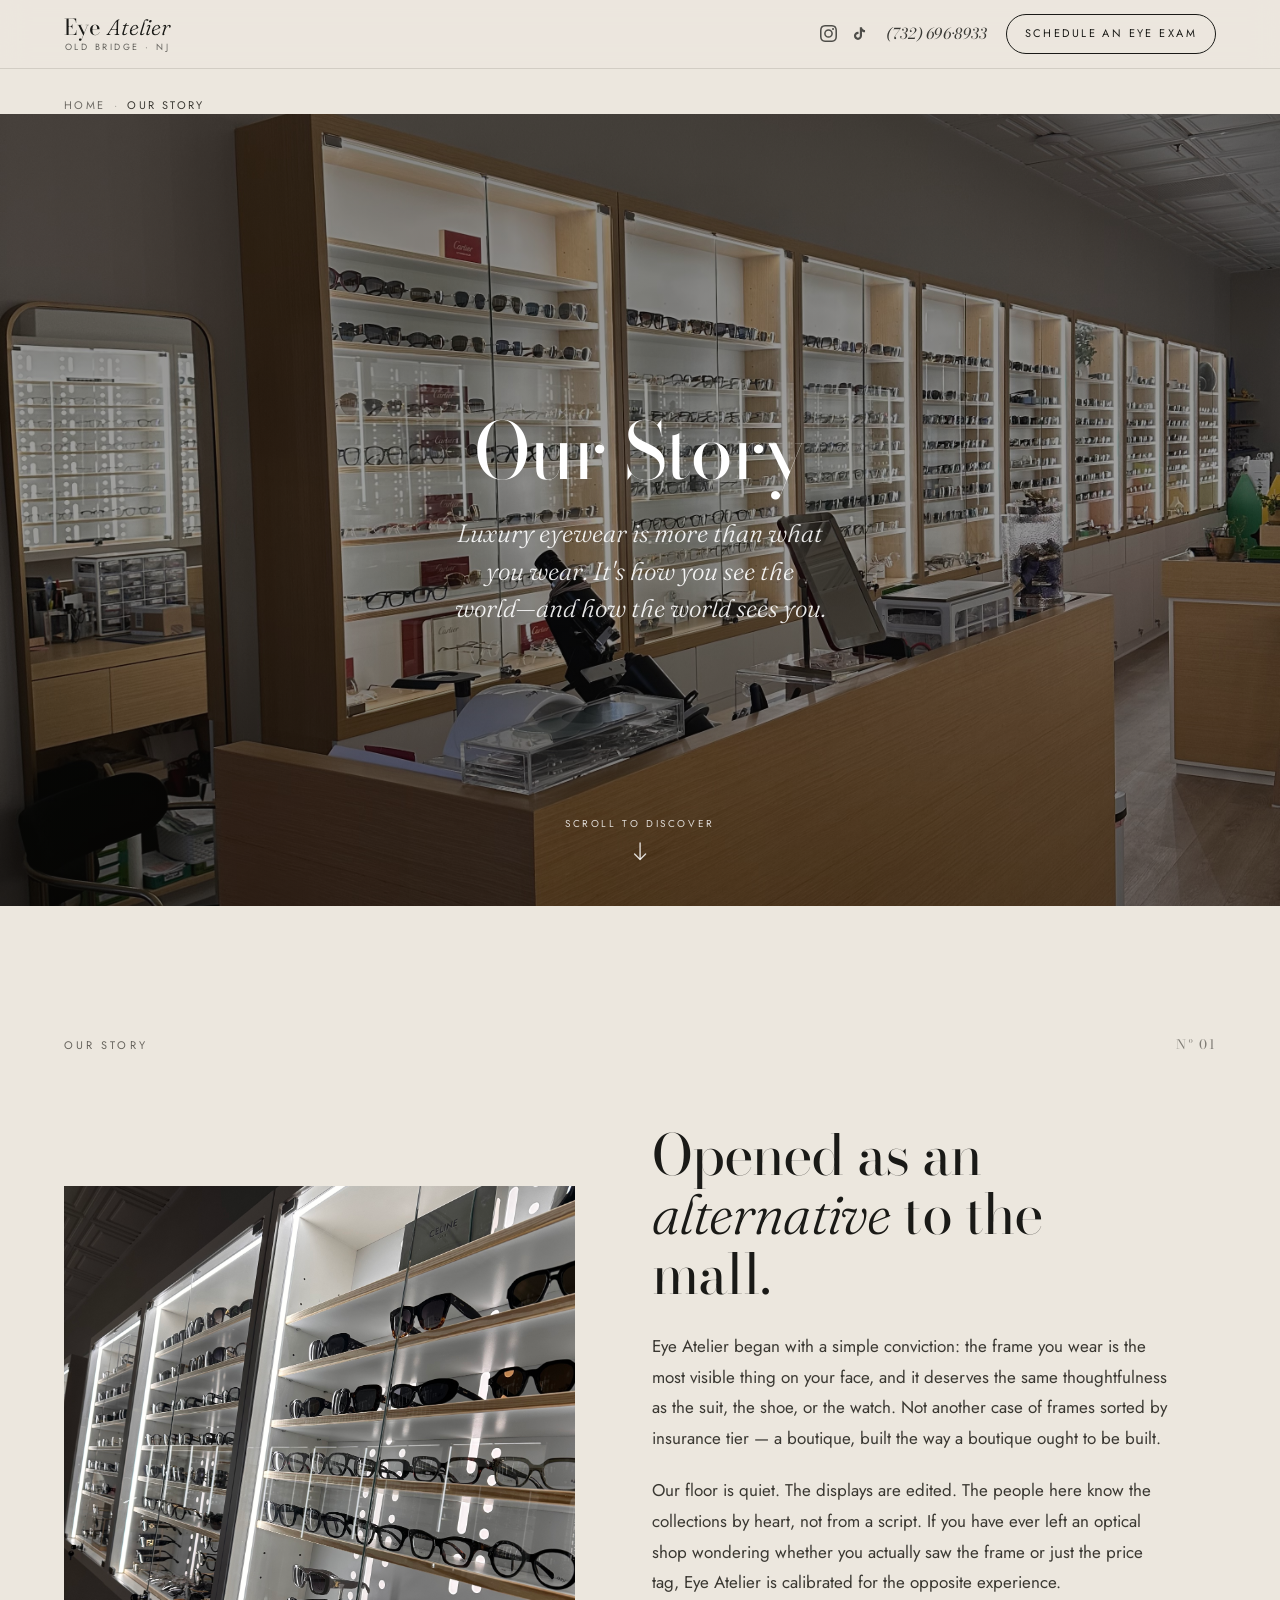
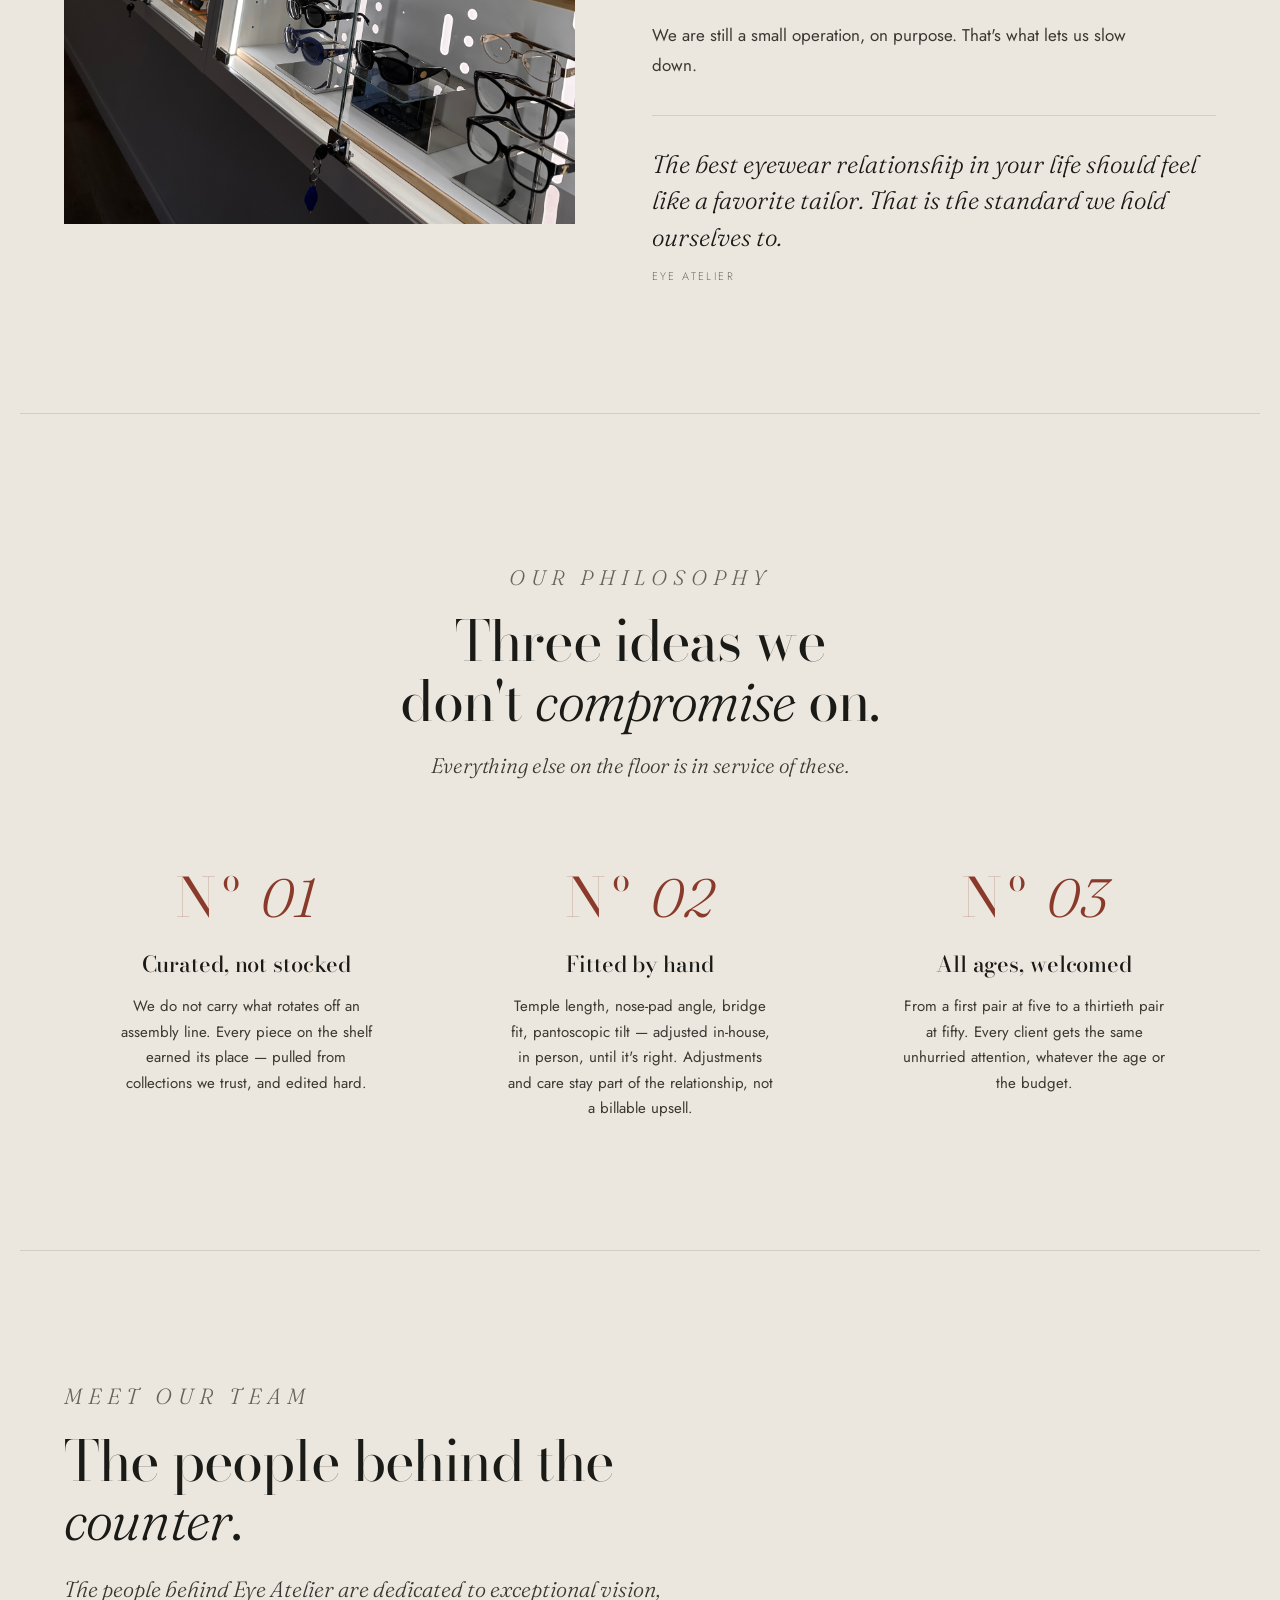
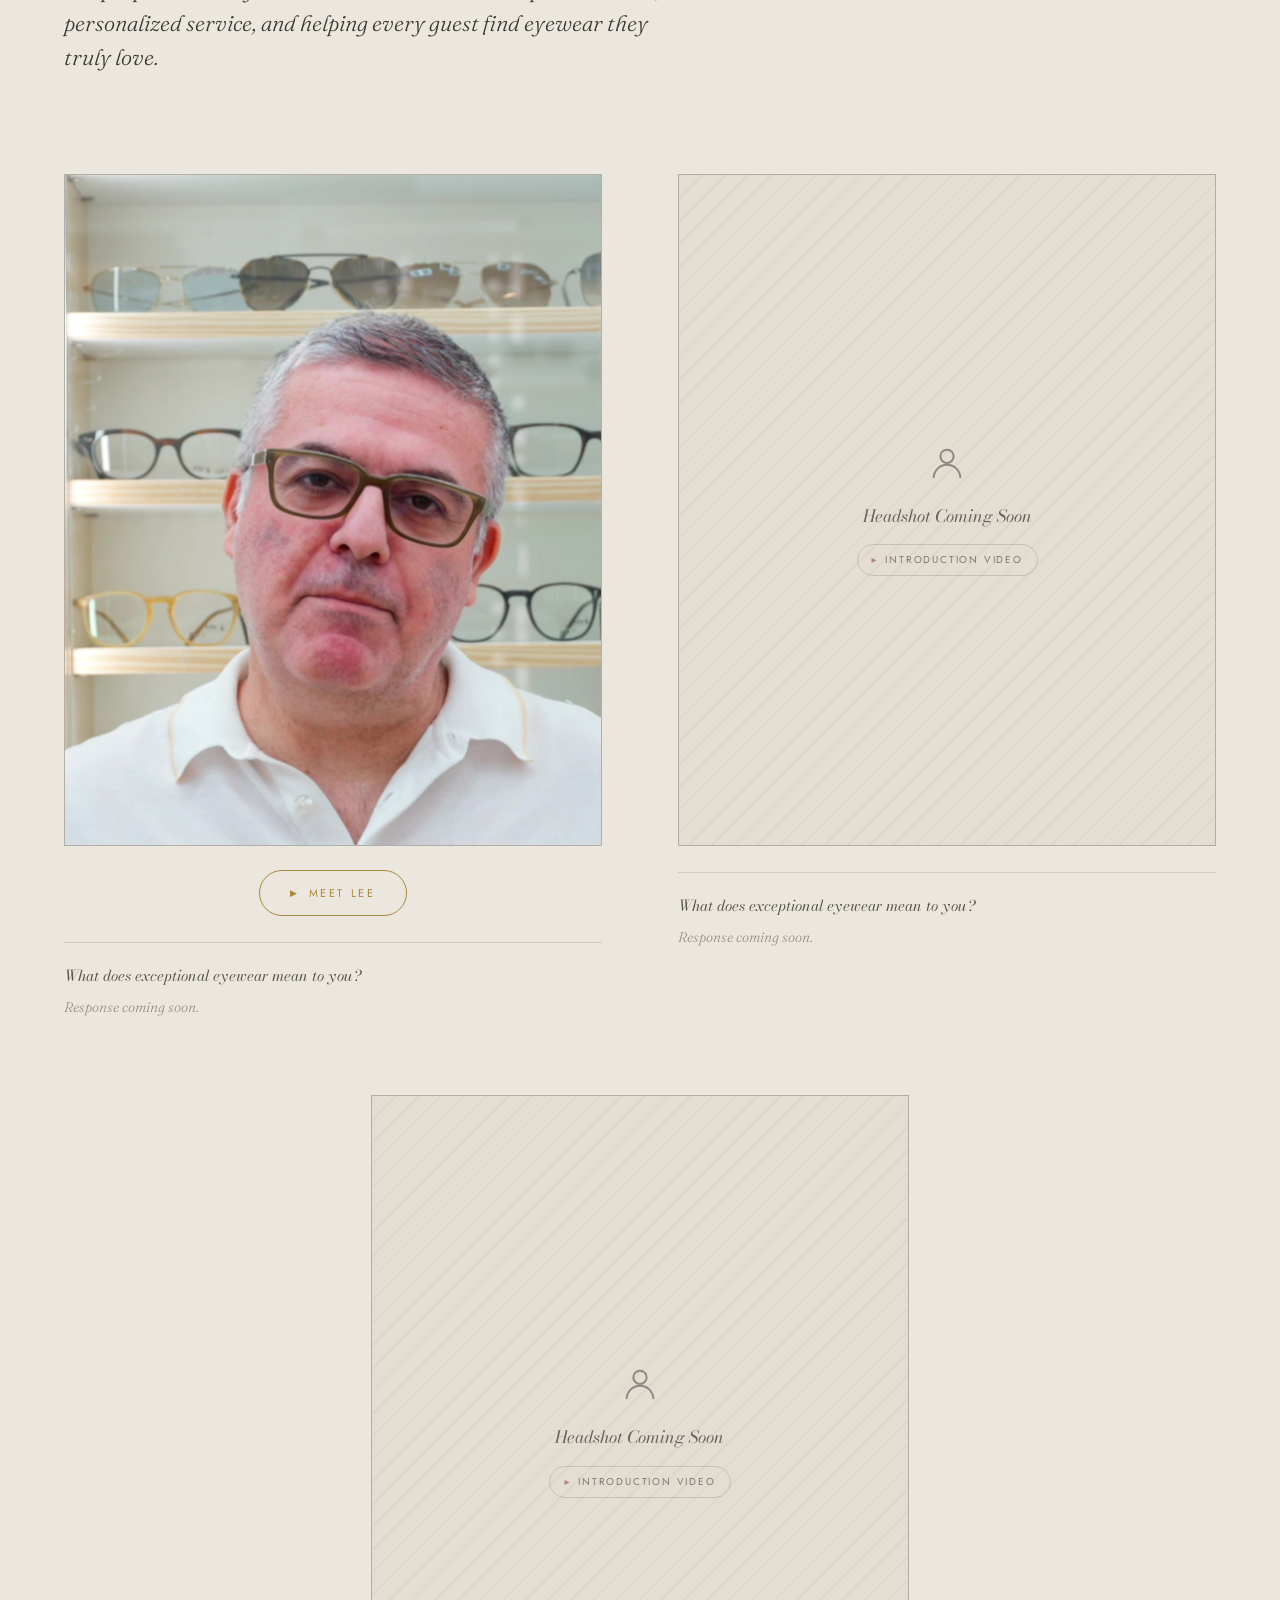
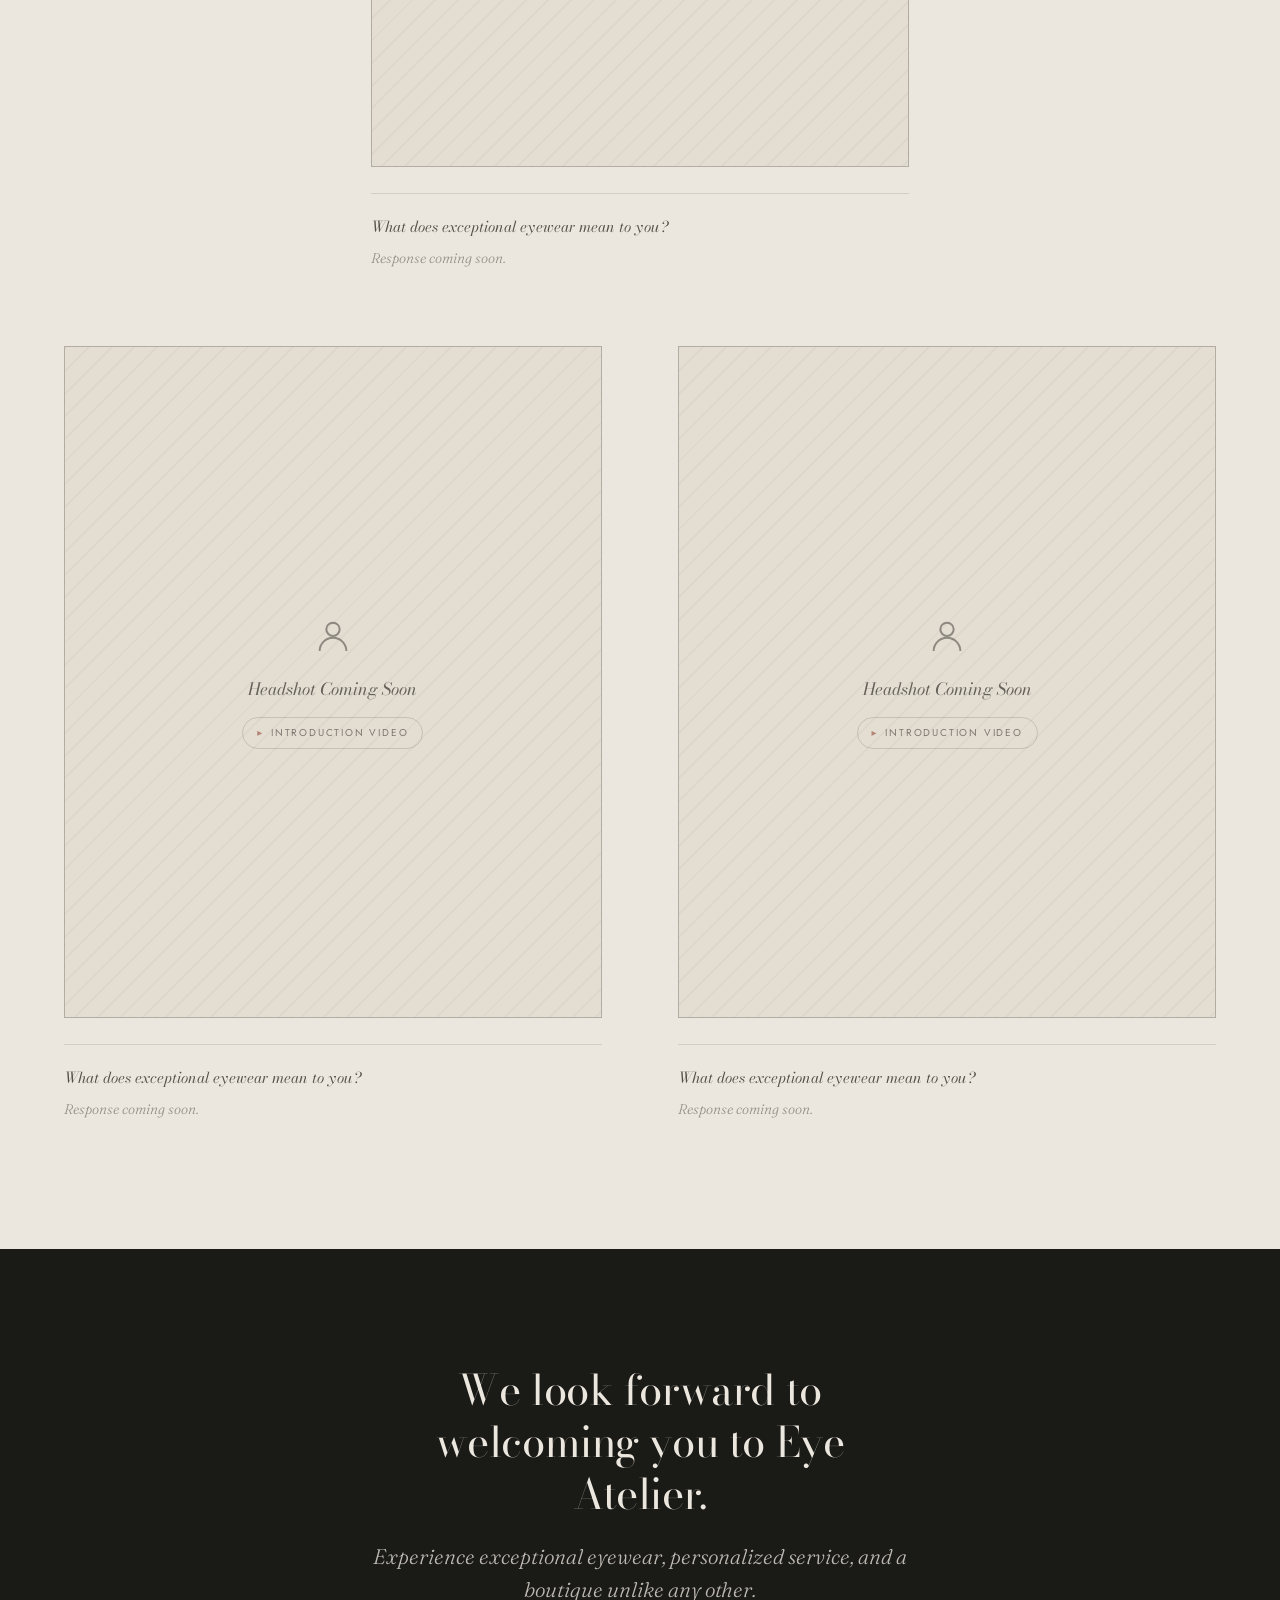
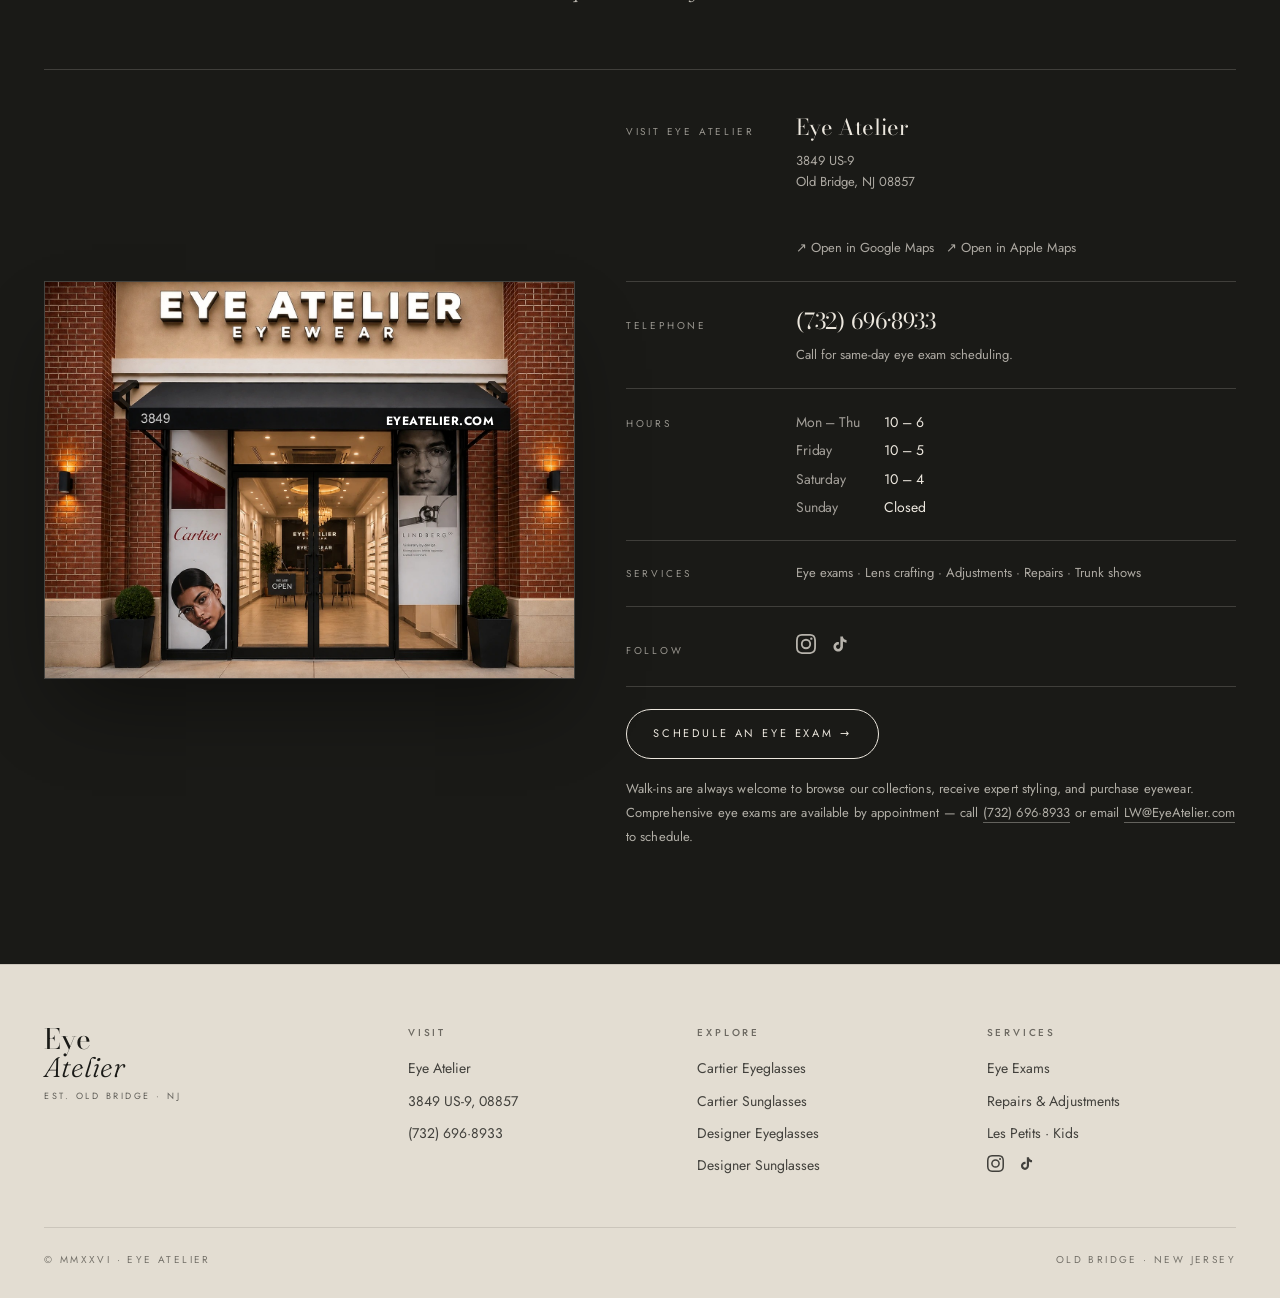
==== commit 8f3d4405: "Reorganize Meet Our Team section into org-chart layout CSS-only change: switched .team-grid to a 4-c" ====
--- a/about.html
+++ b/about.html
@@ -165,7 +165,13 @@
     font-family: 'Fraunces', serif; font-style: italic; font-weight: 300;
     font-size: clamp(18px, 2vw, 22px); line-height: 1.55; color: var(--ink-soft); max-width: 56ch;
   }
-  .team-grid { display: grid; grid-template-columns: repeat(2, 1fr); gap: clamp(50px, 6vw, 90px); }
+  .team-grid { display: grid; grid-template-columns: repeat(4, 1fr); gap: clamp(50px, 6vw, 90px); }
+  /* Org chart placement: Row 1 Lee/David (founders), Row 2 Inna (manager, centered), Row 3 Nik/Anastasiia (team) */
+  .team-card:nth-child(1) { grid-column: 1 / 3; grid-row: 1; }
+  .team-card:nth-child(2) { grid-column: 3 / 5; grid-row: 1; }
+  .team-card:nth-child(3) { grid-column: 2 / 4; grid-row: 2; }
+  .team-card:nth-child(4) { grid-column: 1 / 3; grid-row: 3; }
+  .team-card:nth-child(5) { grid-column: 3 / 5; grid-row: 3; }
   .team-card { display: flex; flex-direction: column; transition: transform 0.3s ease; }
   .team-card:hover { transform: translateY(-6px); }
   .team-photo {
@@ -194,6 +200,9 @@
   .team-photo-placeholder .tpp-video::before { content: '▸'; color: var(--accent); opacity: 0.9; }
   @media (max-width: 780px) {
     .team-grid { grid-template-columns: 1fr; gap: 44px; max-width: 420px; margin: 0 auto; }
+    .team-card:nth-child(1), .team-card:nth-child(2), .team-card:nth-child(3), .team-card:nth-child(4), .team-card:nth-child(5) {
+      grid-column: 1; grid-row: auto;
+    }
   }
 
   /* TEAM — member with a real photo/video (e.g. "Meet Lee") */
@@ -295,7 +304,7 @@
   .visit-note { margin-top: 18px; font-family: 'Jost', sans-serif; font-size: 13px; line-height: 1.85; letter-spacing: 0.01em; color: rgba(236,231,222,0.72); }
   .visit-note a { color: inherit; border-bottom: 1px solid rgba(236,231,222,0.35); }
   .visit-note a:hover { color: var(--bg); }
-  @media (max-width: 720px) {
+  @media (max-width: 960px) {
     .visit-grid { grid-template-columns: 1fr; gap: 24px; }
     .visit-map { aspect-ratio: 5/4; order: 2; }
     .info-row { grid-template-columns: 1fr; gap: 4px; padding: 16px 0; }
@@ -317,6 +326,12 @@
 .exam-modal-btn.primary:hover { background: transparent; color: var(--ink); }
 .exam-modal-btn:not(.primary):hover { background: var(--ink); color: var(--bg); }
 .exam-modal-note { font-family: 'Jost', sans-serif; font-size: 12.5px; line-height: 1.7; color: var(--ink); opacity: 0.65; margin: 0; padding-top: 20px; border-top: 1px solid rgba(26,26,23,0.14); }
+.exam-modal-secondary { display: none; }
+@media (min-width: 721px) {
+  .exam-modal-secondary { display: block; margin: 0 0 22px; font-family: 'Jost', sans-serif; font-size: 12.5px; line-height: 1.65; color: var(--ink); opacity: 0.72; }
+  .exam-modal-secondary a { color: inherit; text-decoration: underline; text-underline-offset: 2px; text-decoration-color: rgba(26,26,23,0.4); }
+  .exam-modal-secondary a:hover { text-decoration-color: currentColor; }
+}
 @media (max-width: 480px) {
   .exam-modal { padding: 36px 24px 26px; }
 }
@@ -628,6 +643,7 @@
       <a class="exam-modal-btn primary" href="tel:+17326968933">Call (732) 696&middot;8933</a>
       <a class="exam-modal-btn" href="mailto:LW@EyeAtelier.com">Email LW@EyeAtelier.com</a>
     </div>
+    <p class="exam-modal-secondary">Prefer to use another device? Call <a href="tel:+17326968933">(732) 696&middot;8933</a> or email <a href="mailto:LW@EyeAtelier.com">LW@EyeAtelier.com</a>.</p>
     <p class="exam-modal-note">Walk-ins are always welcome for eyewear shopping, styling, adjustments, and repairs. Eye exam appointments are only needed to see our optometrist.</p>
   </div>
 </div>
--- a/landing.css
+++ b/landing.css
@@ -478,6 +478,12 @@
 .exam-modal-btn.primary:hover { background: transparent; color: var(--ink); }
 .exam-modal-btn:not(.primary):hover { background: var(--ink); color: var(--bg); }
 .exam-modal-note { font-family: 'Jost', sans-serif; font-size: 12.5px; line-height: 1.7; color: var(--ink); opacity: 0.65; margin: 0; padding-top: 20px; border-top: 1px solid rgba(26,26,23,0.14); }
+.exam-modal-secondary { display: none; }
+@media (min-width: 721px) {
+  .exam-modal-secondary { display: block; margin: 0 0 22px; font-family: 'Jost', sans-serif; font-size: 12.5px; line-height: 1.65; color: var(--ink); opacity: 0.72; }
+  .exam-modal-secondary a { color: inherit; text-decoration: underline; text-underline-offset: 2px; text-decoration-color: rgba(26,26,23,0.4); }
+  .exam-modal-secondary a:hover { text-decoration-color: currentColor; }
+}
 @media (max-width: 480px) {
   .exam-modal { padding: 36px 24px 26px; }
 }
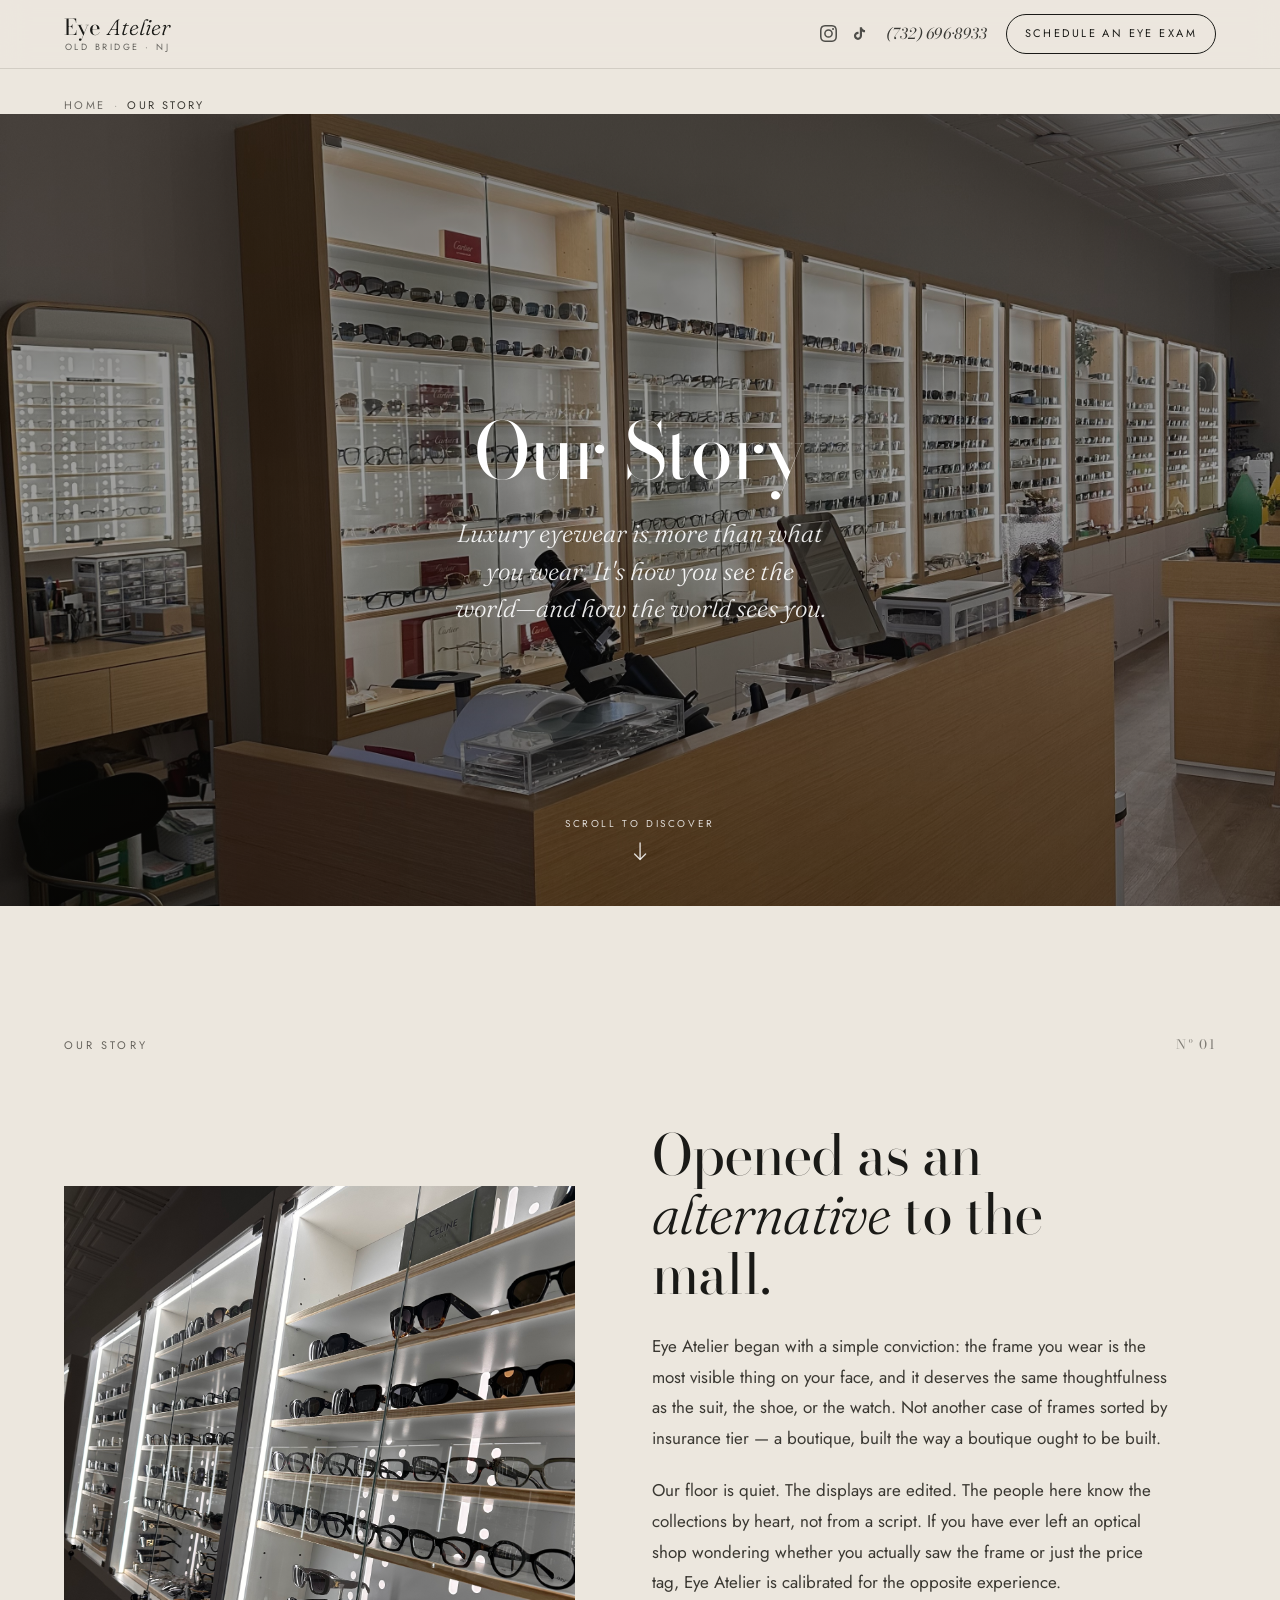
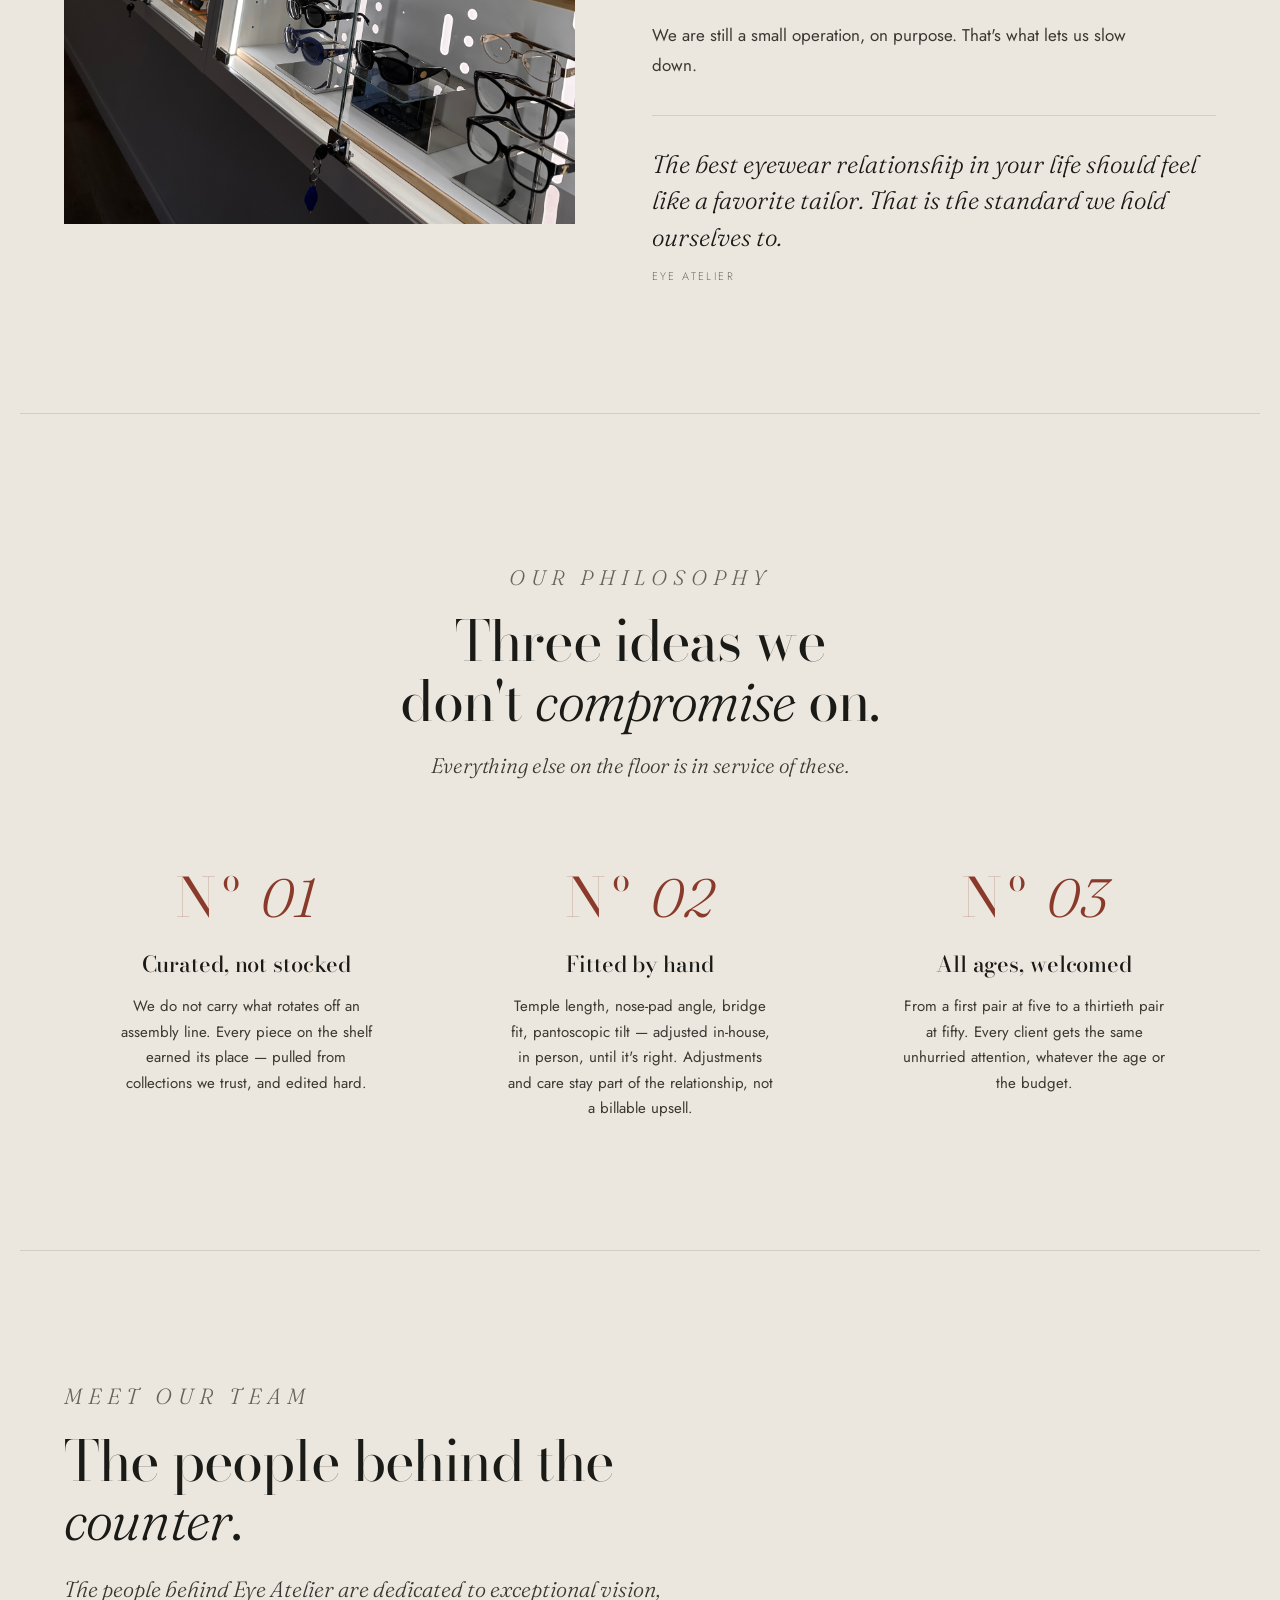
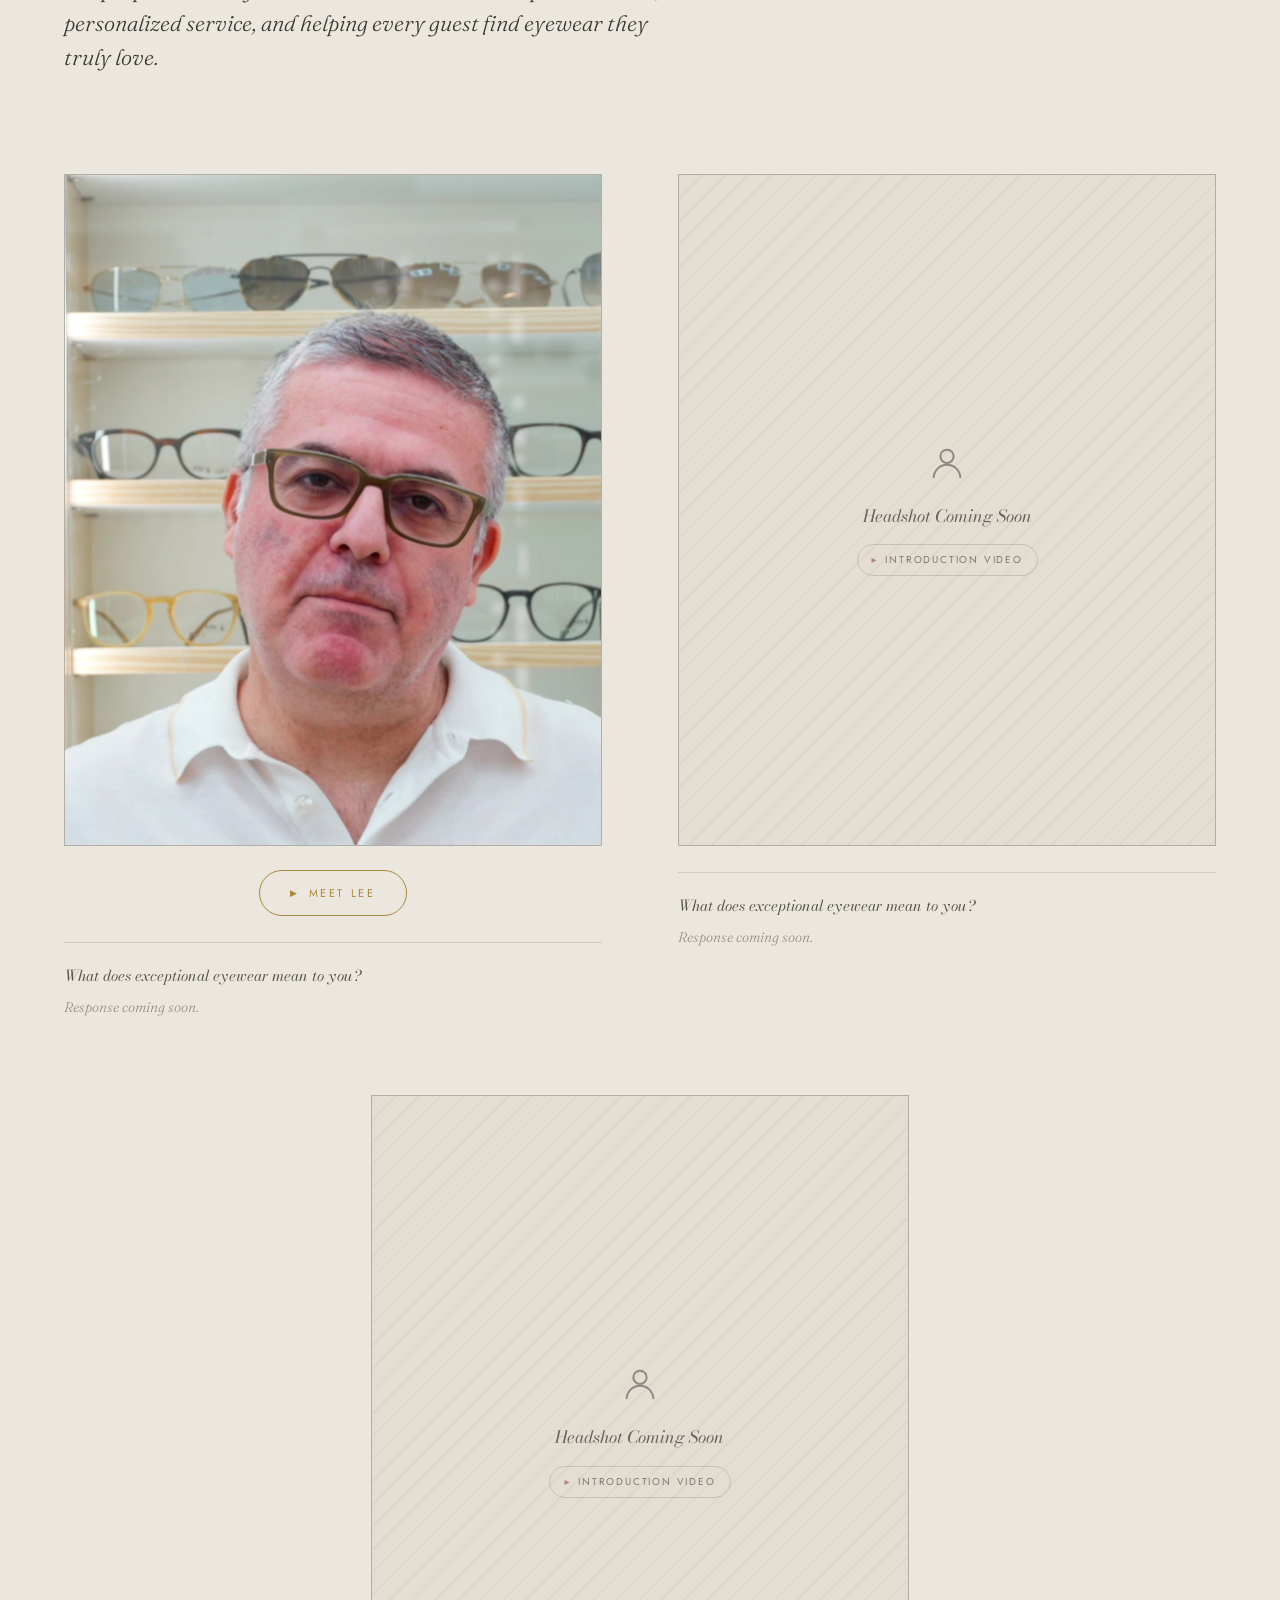
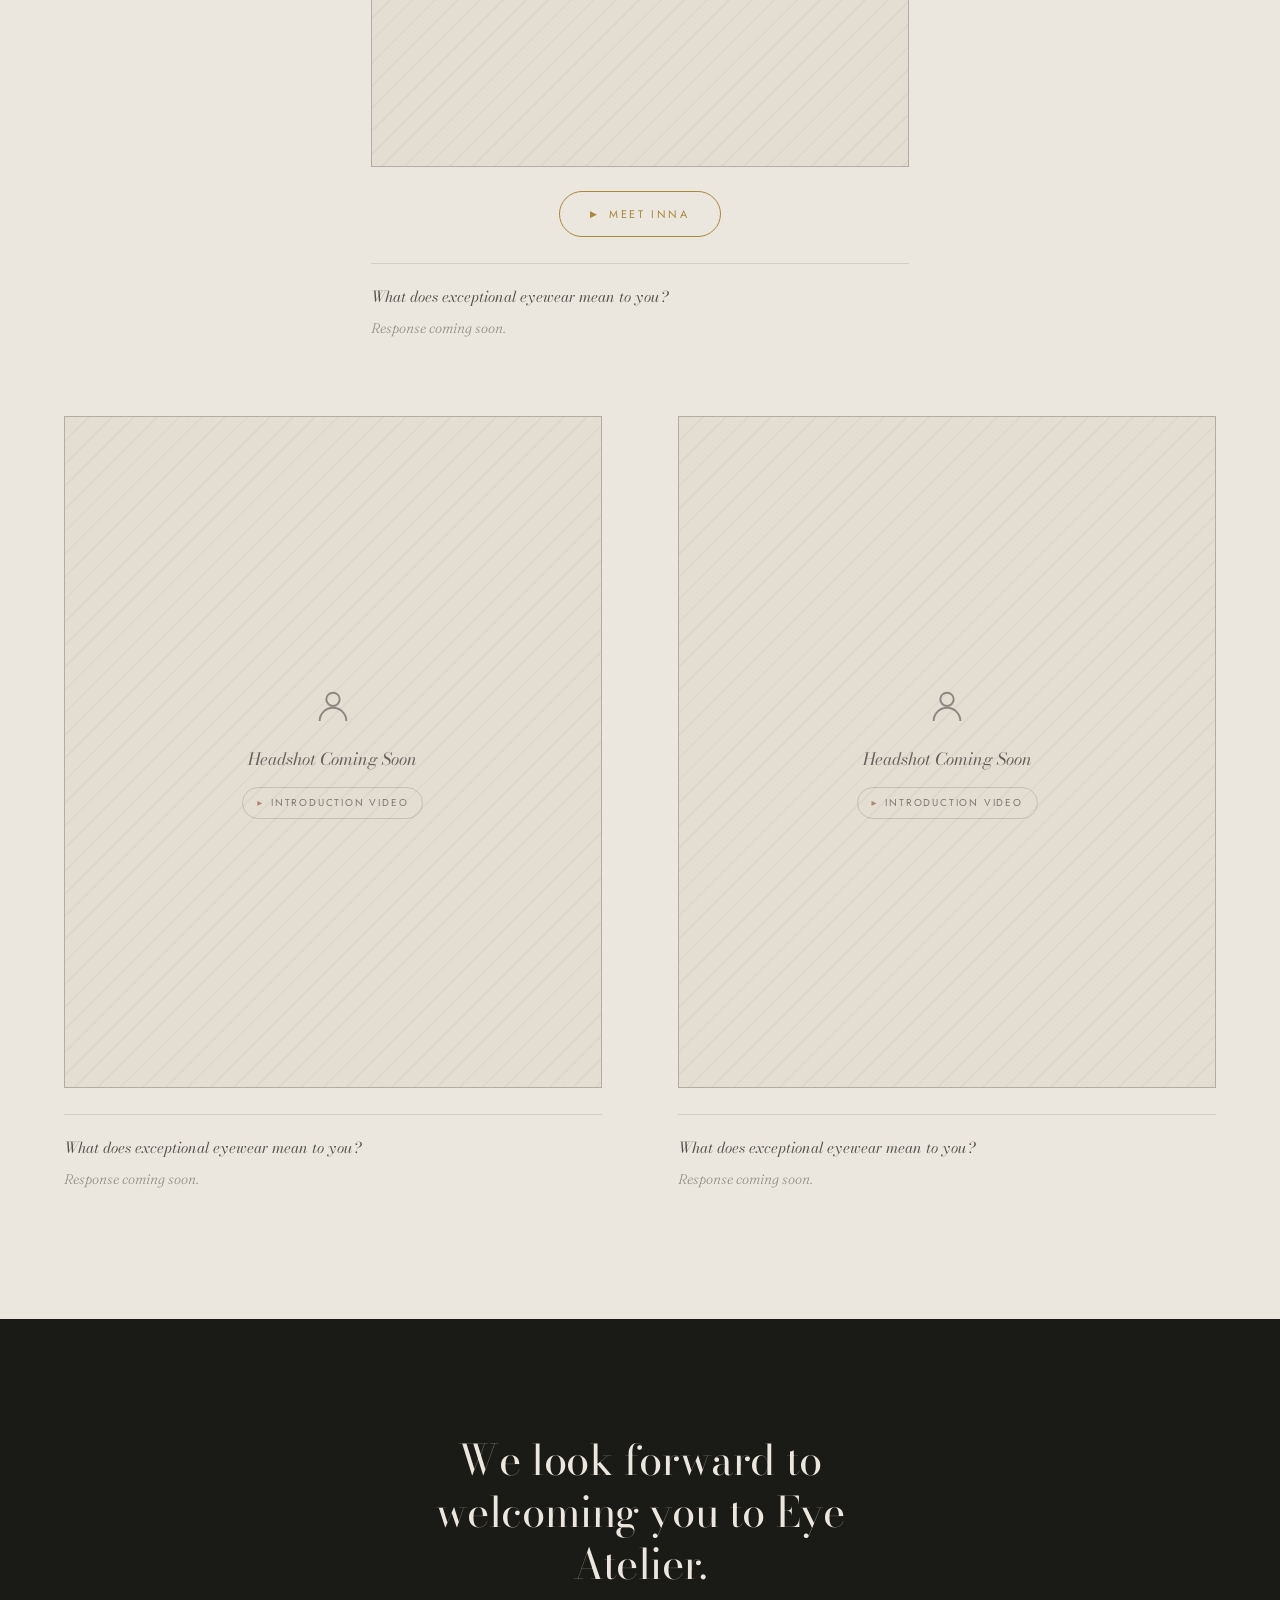
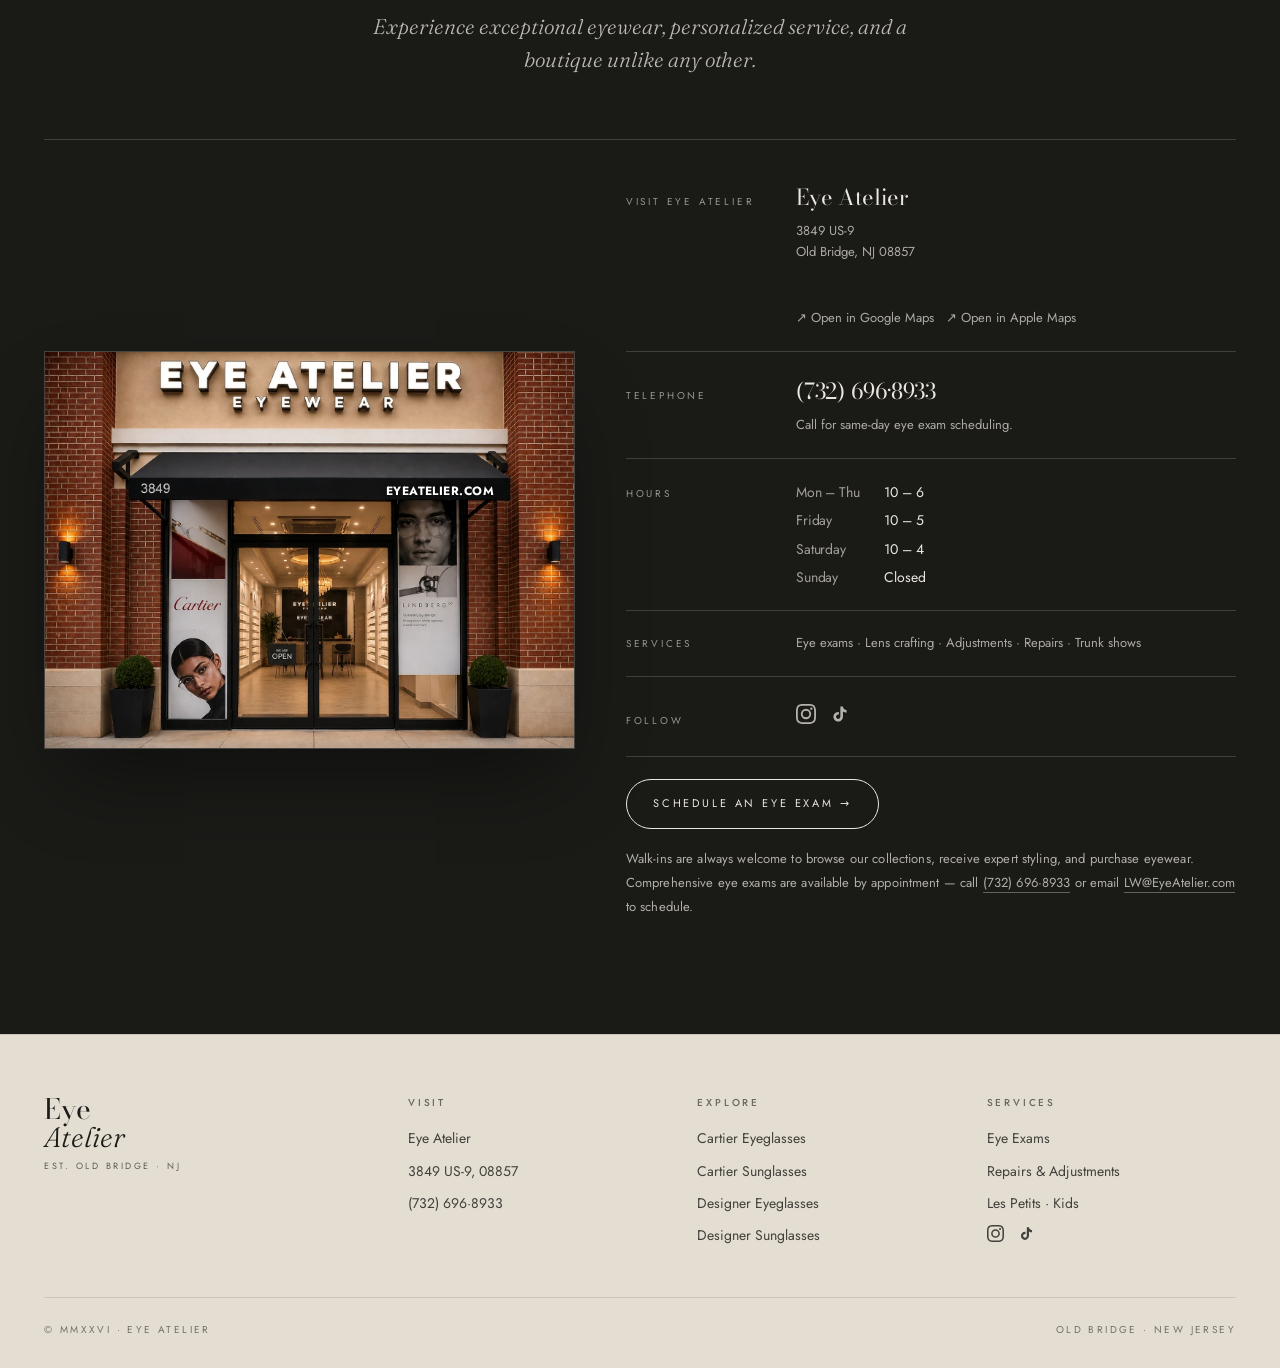
==== commit 0d072bc0: "Add Inna's introduction video to her team card Adds inna-verkhovsky-intro.mp4 (H.264/AAC, same codec" ====
--- a/about.html
+++ b/about.html
@@ -469,6 +469,9 @@
           <span class="tpp-video">Introduction Video</span>
         </div>
       </div>
+      <button type="button" class="team-video-cta" data-video="inna-verkhovsky-intro.mp4" aria-label="Meet Inna — play introduction video">
+        <span class="glyph">▶</span> Meet Inna
+      </button>
       <div class="team-quote">
         <p class="q-heading">What does exceptional eyewear mean to you?</p>
         <p class="q-answer">Response coming soon.</p>
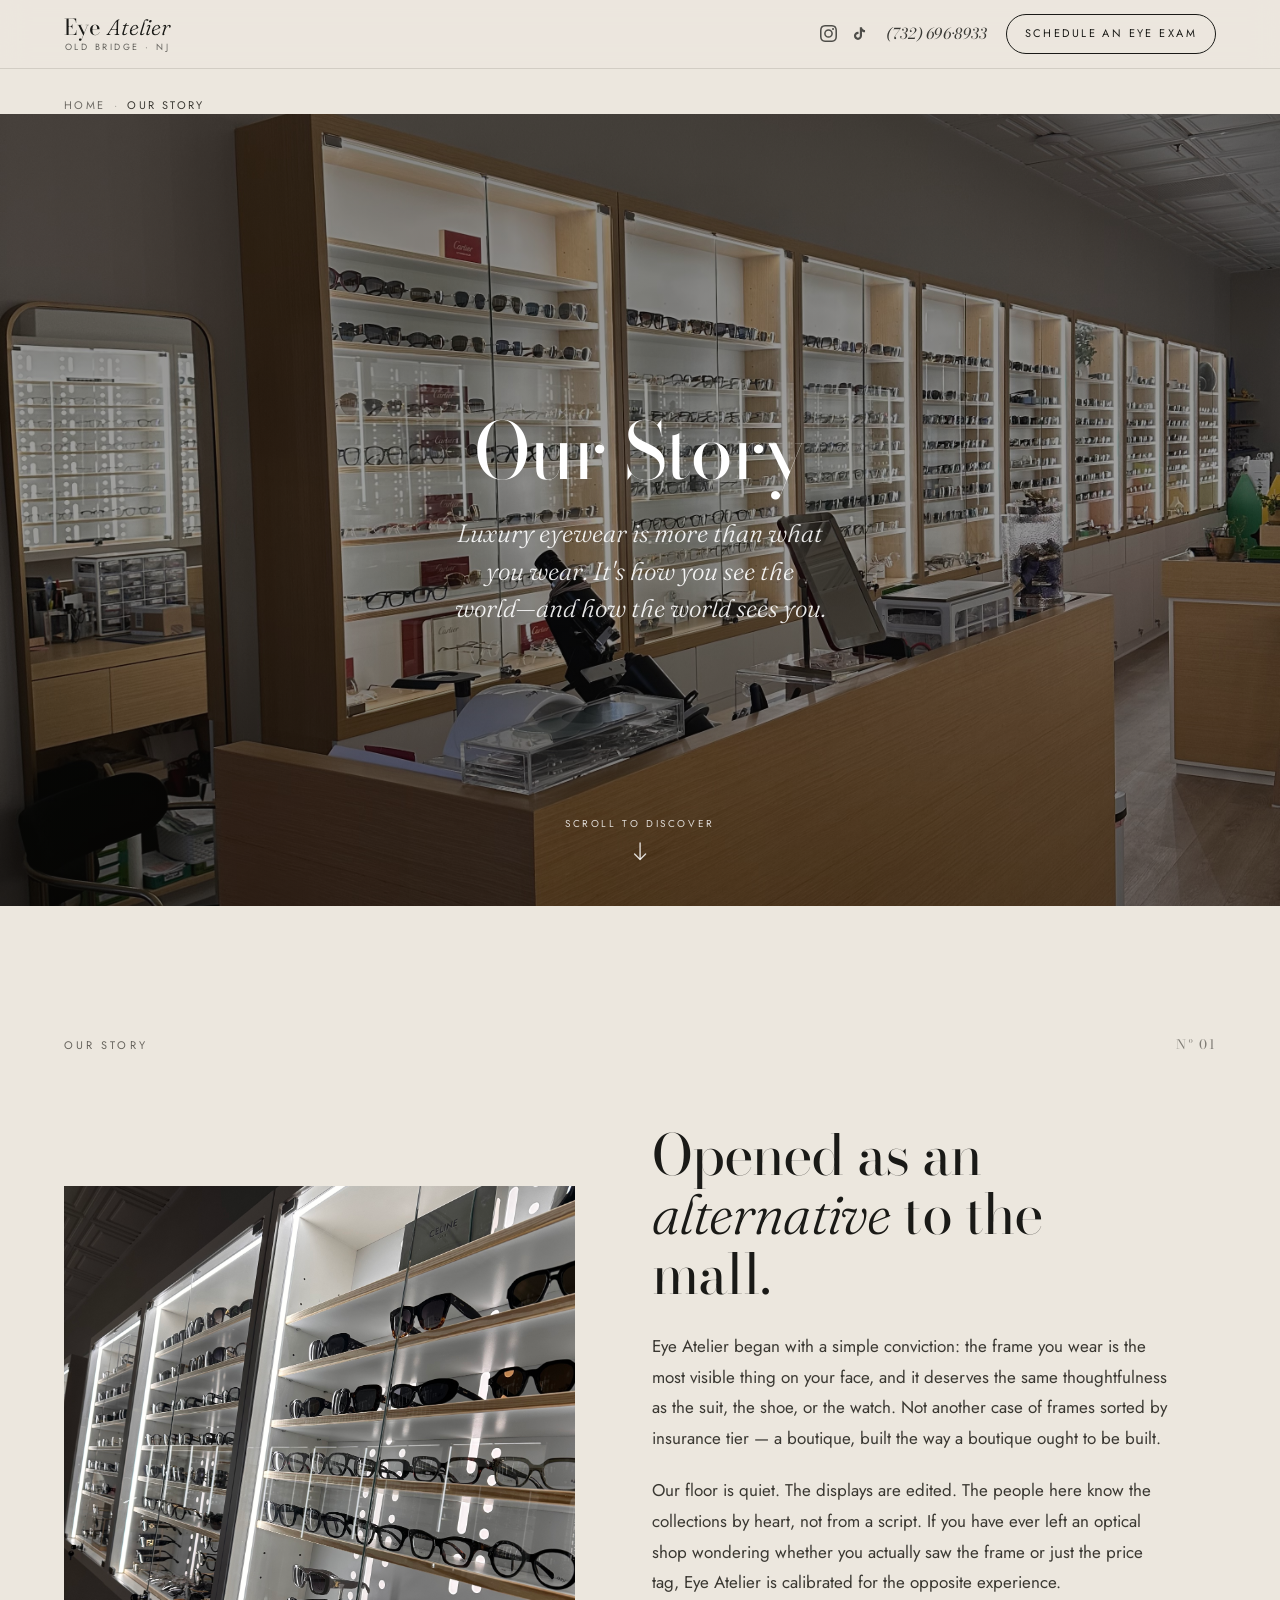
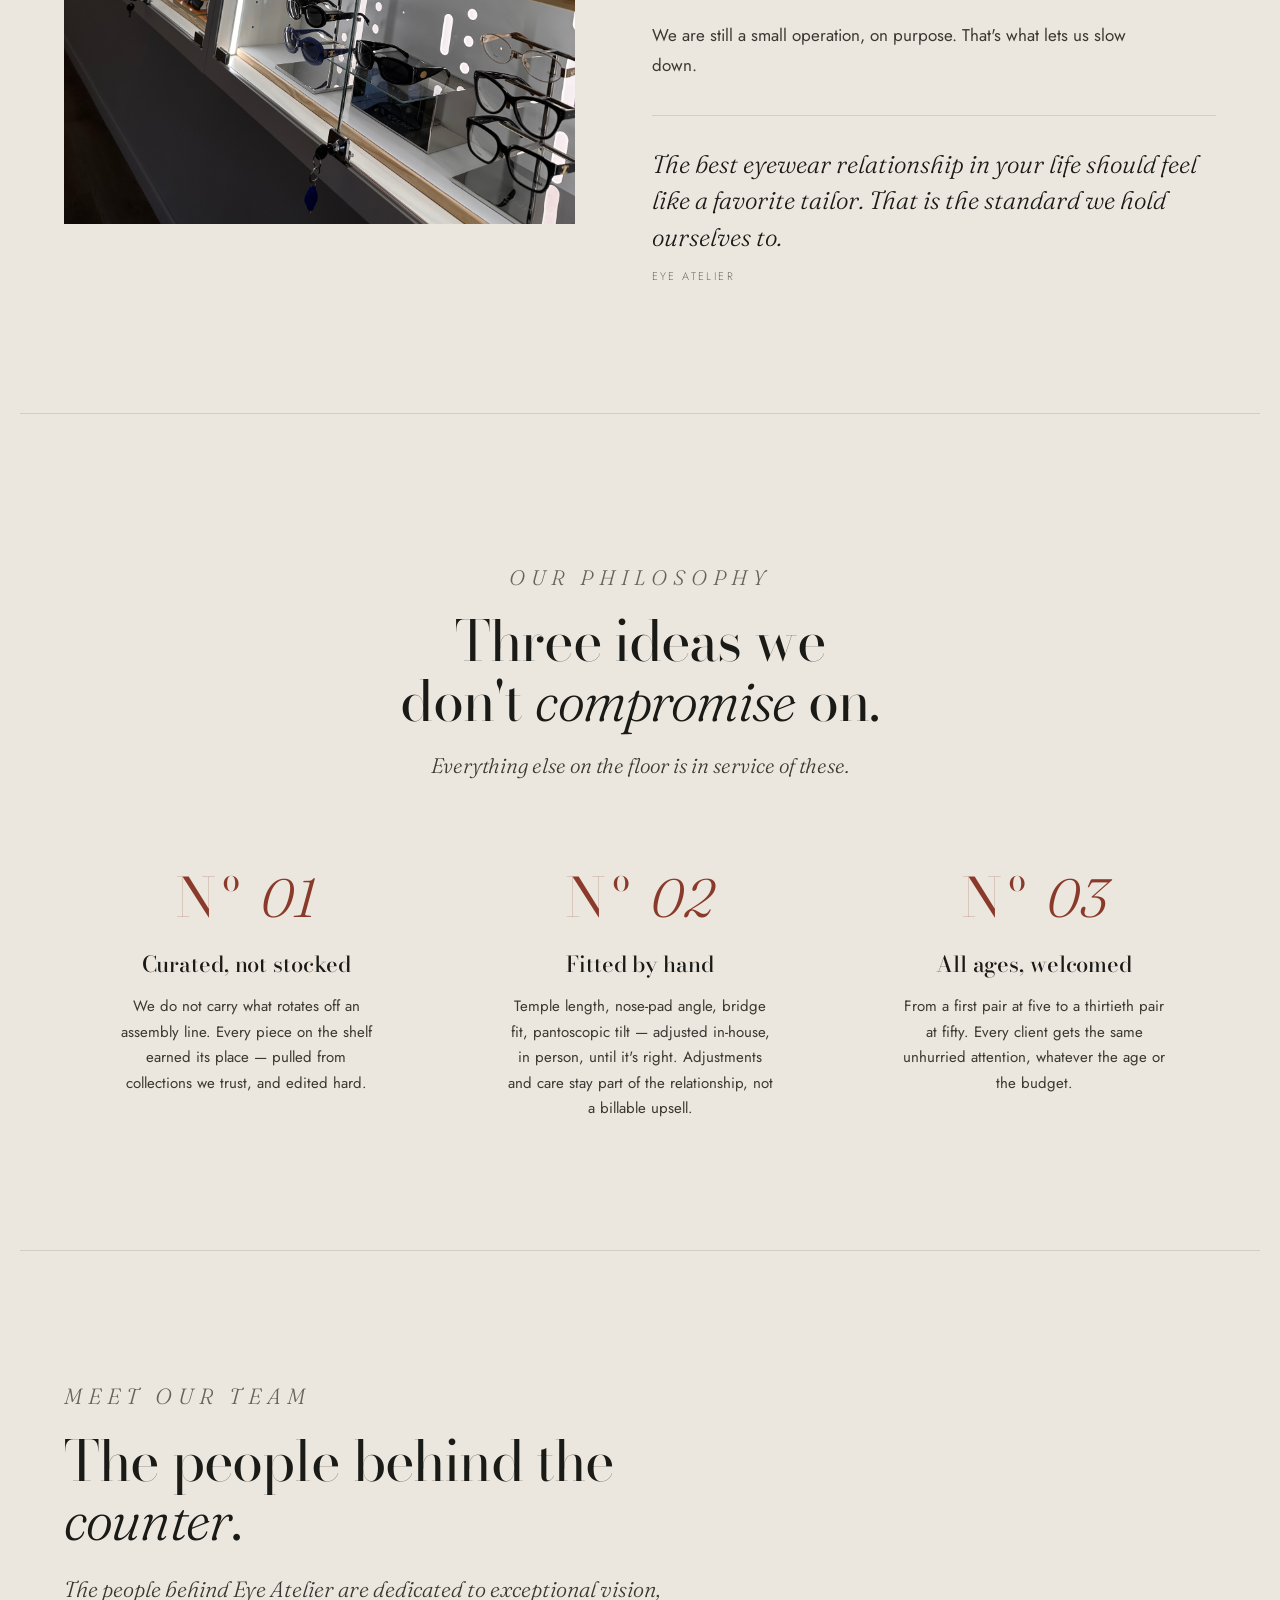
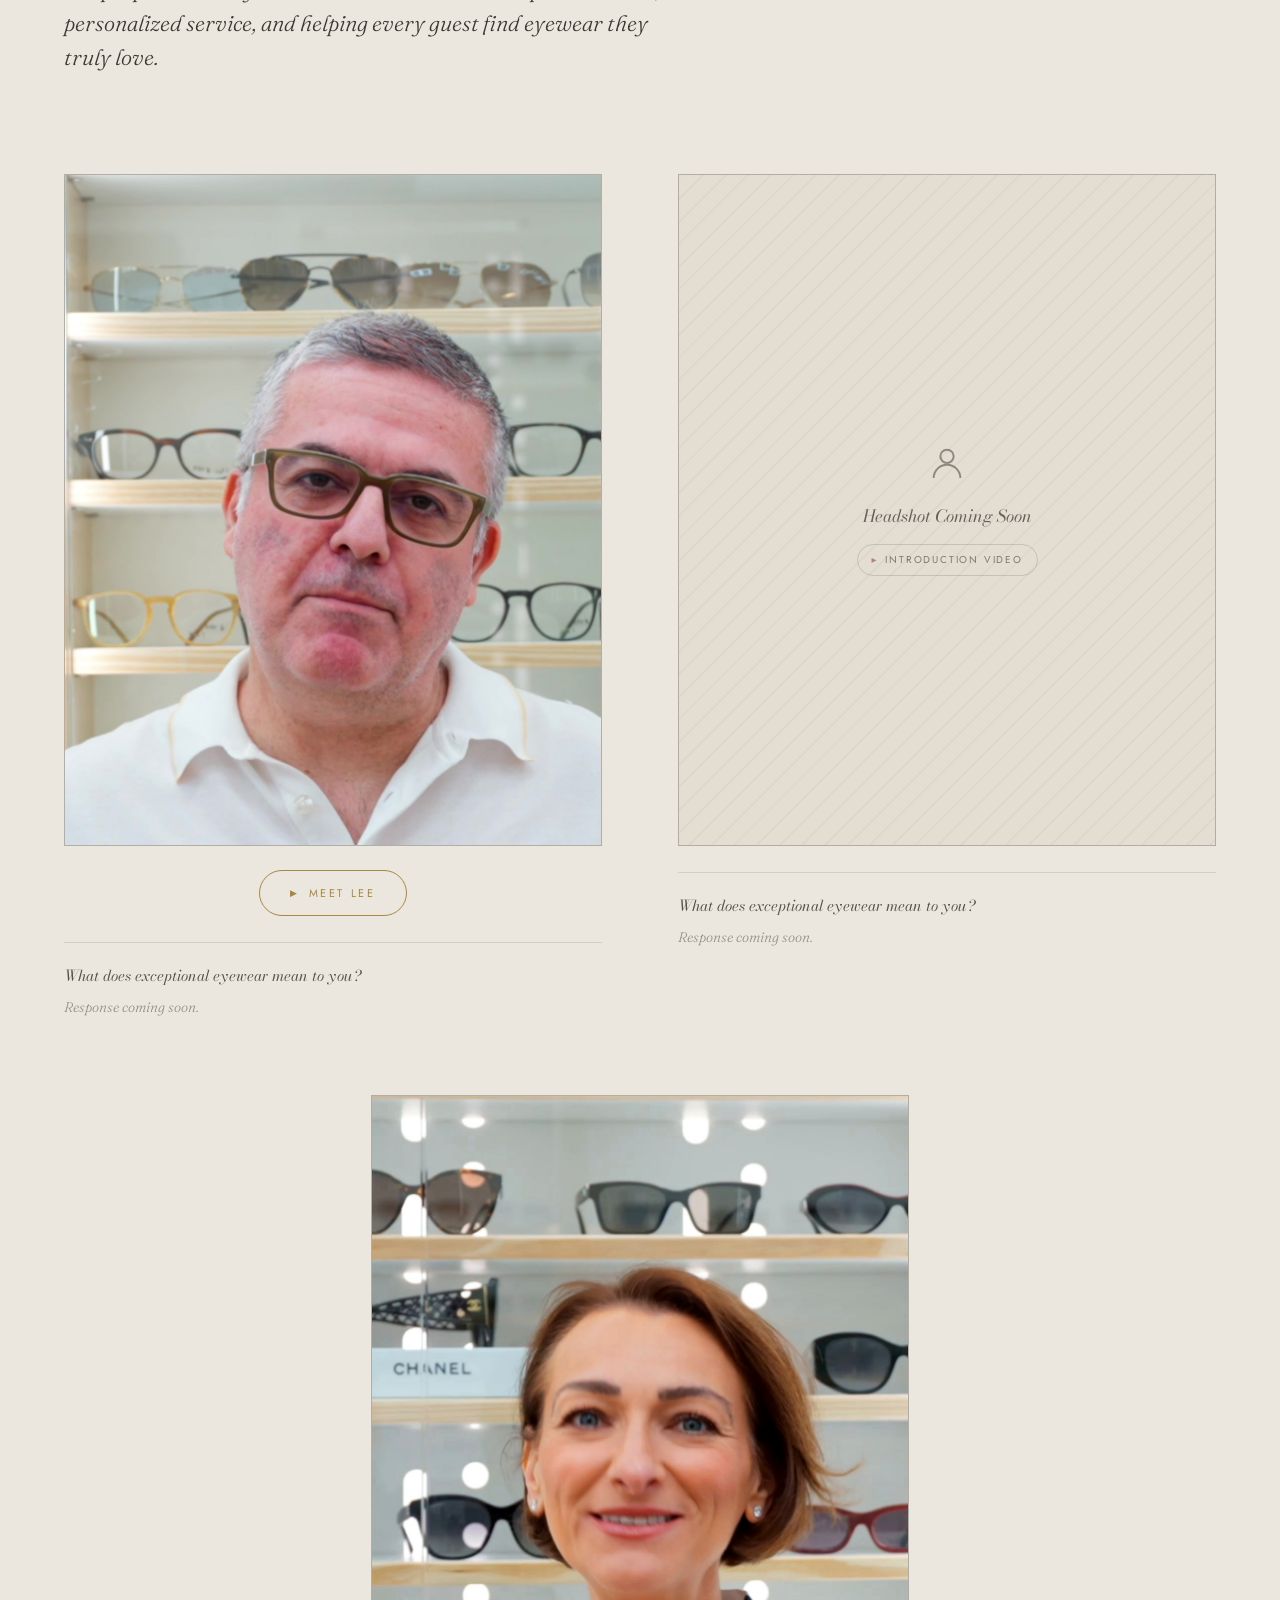
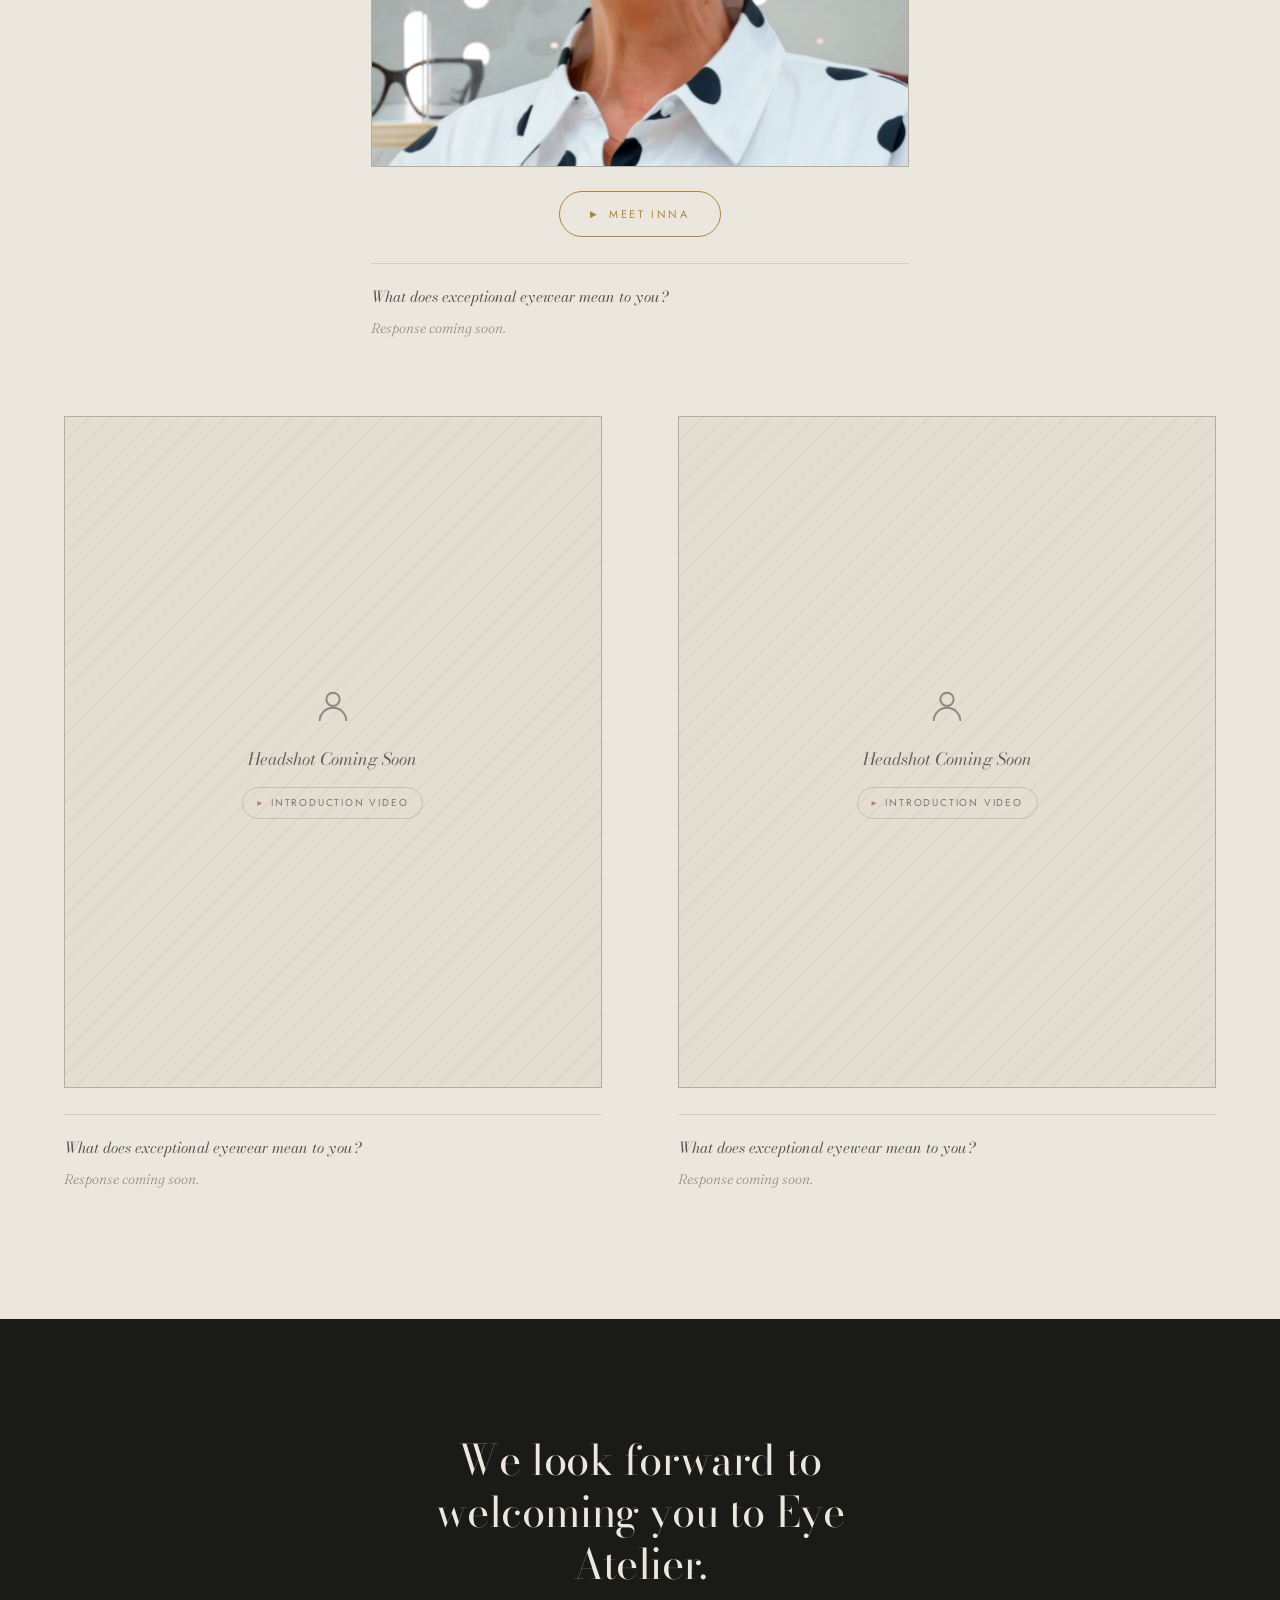
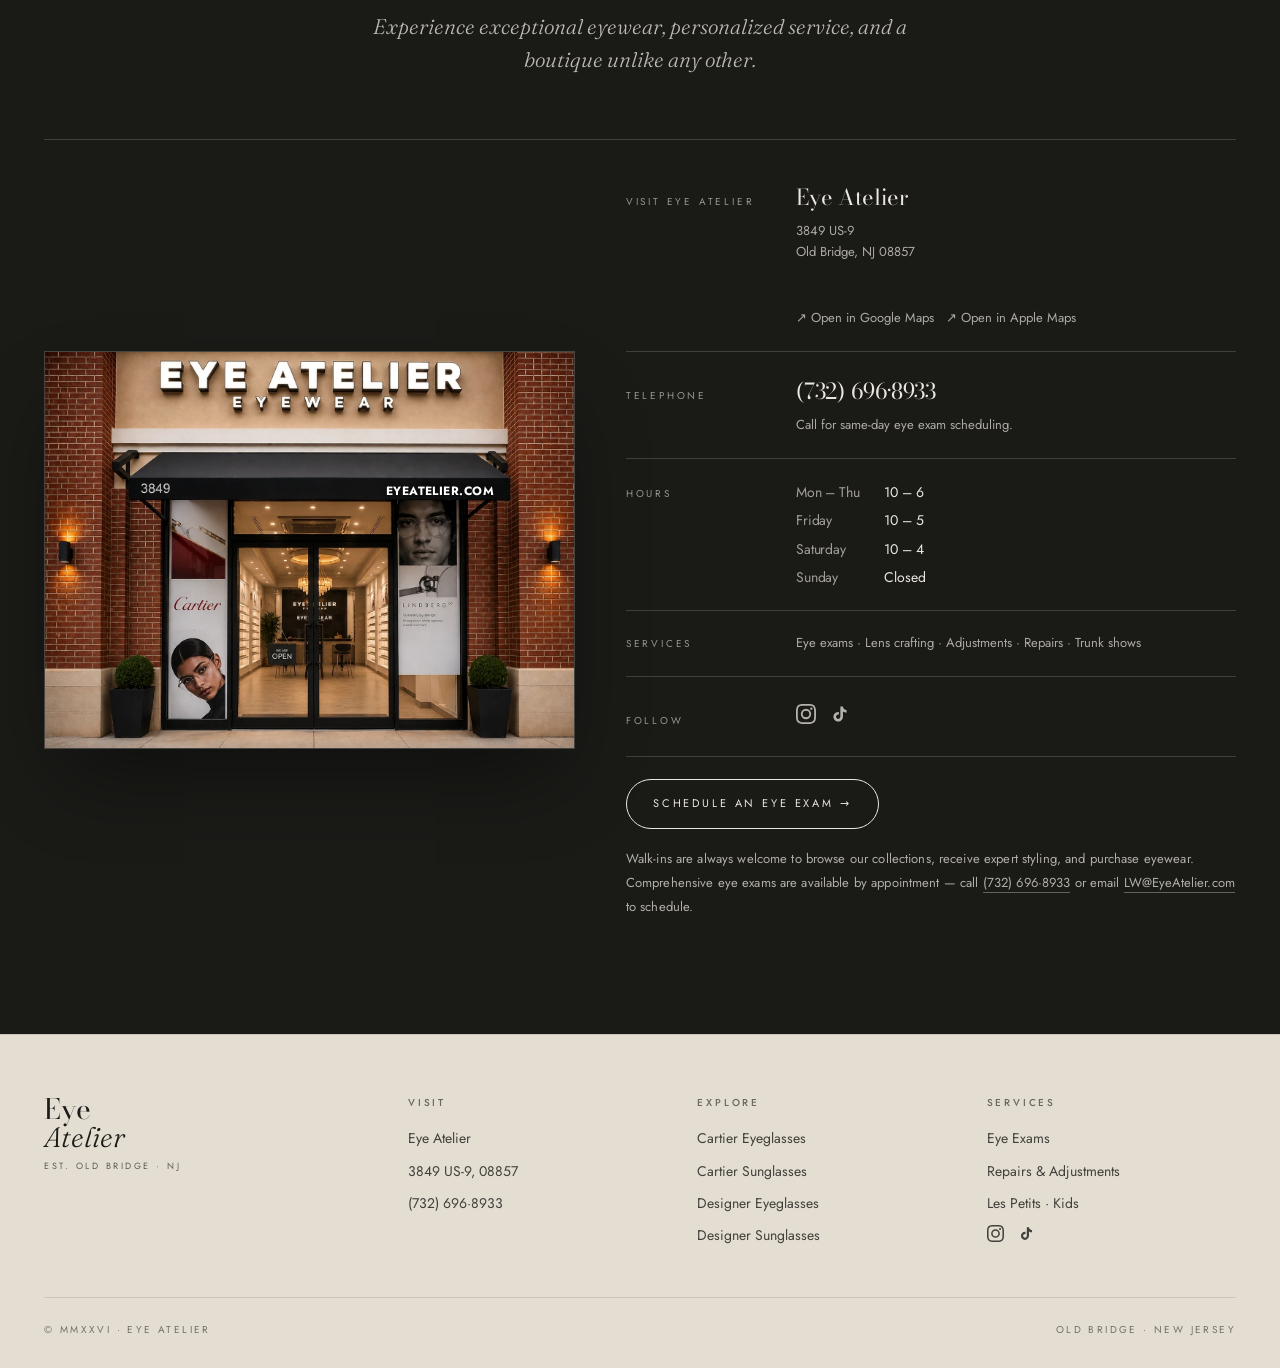
==== commit ce68164d: "Add Inna's headshot from her introduction video Selected the frame at ~2.4s of her reel: eyes open, " ====
--- a/about.html
+++ b/about.html
@@ -462,14 +462,10 @@
     </div>
 
     <div class="team-card">
-      <div class="team-photo">
-        <div class="team-photo-placeholder">
-          <svg viewBox="0 0 24 24" fill="none" stroke="currentColor" stroke-width="1.2"><circle cx="12" cy="8" r="4"></circle><path d="M4 21c0-4.4 3.6-8 8-8s8 3.6 8 8"></path></svg>
-          <span class="tpp-label">Headshot Coming Soon</span>
-          <span class="tpp-video">Introduction Video</span>
-        </div>
-      </div>
-      <button type="button" class="team-video-cta" data-video="inna-verkhovsky-intro.mp4" aria-label="Meet Inna — play introduction video">
+      <div class="team-photo team-photo-portrait">
+        <img src="inna-verkhovsky-poster.jpg" alt="Inna Verkhovsky, Eye Atelier">
+      </div>
+      <button type="button" class="team-video-cta" data-video="inna-verkhovsky-intro.mp4" data-poster="inna-verkhovsky-poster.jpg" aria-label="Meet Inna — play introduction video">
         <span class="glyph">▶</span> Meet Inna
       </button>
       <div class="team-quote">
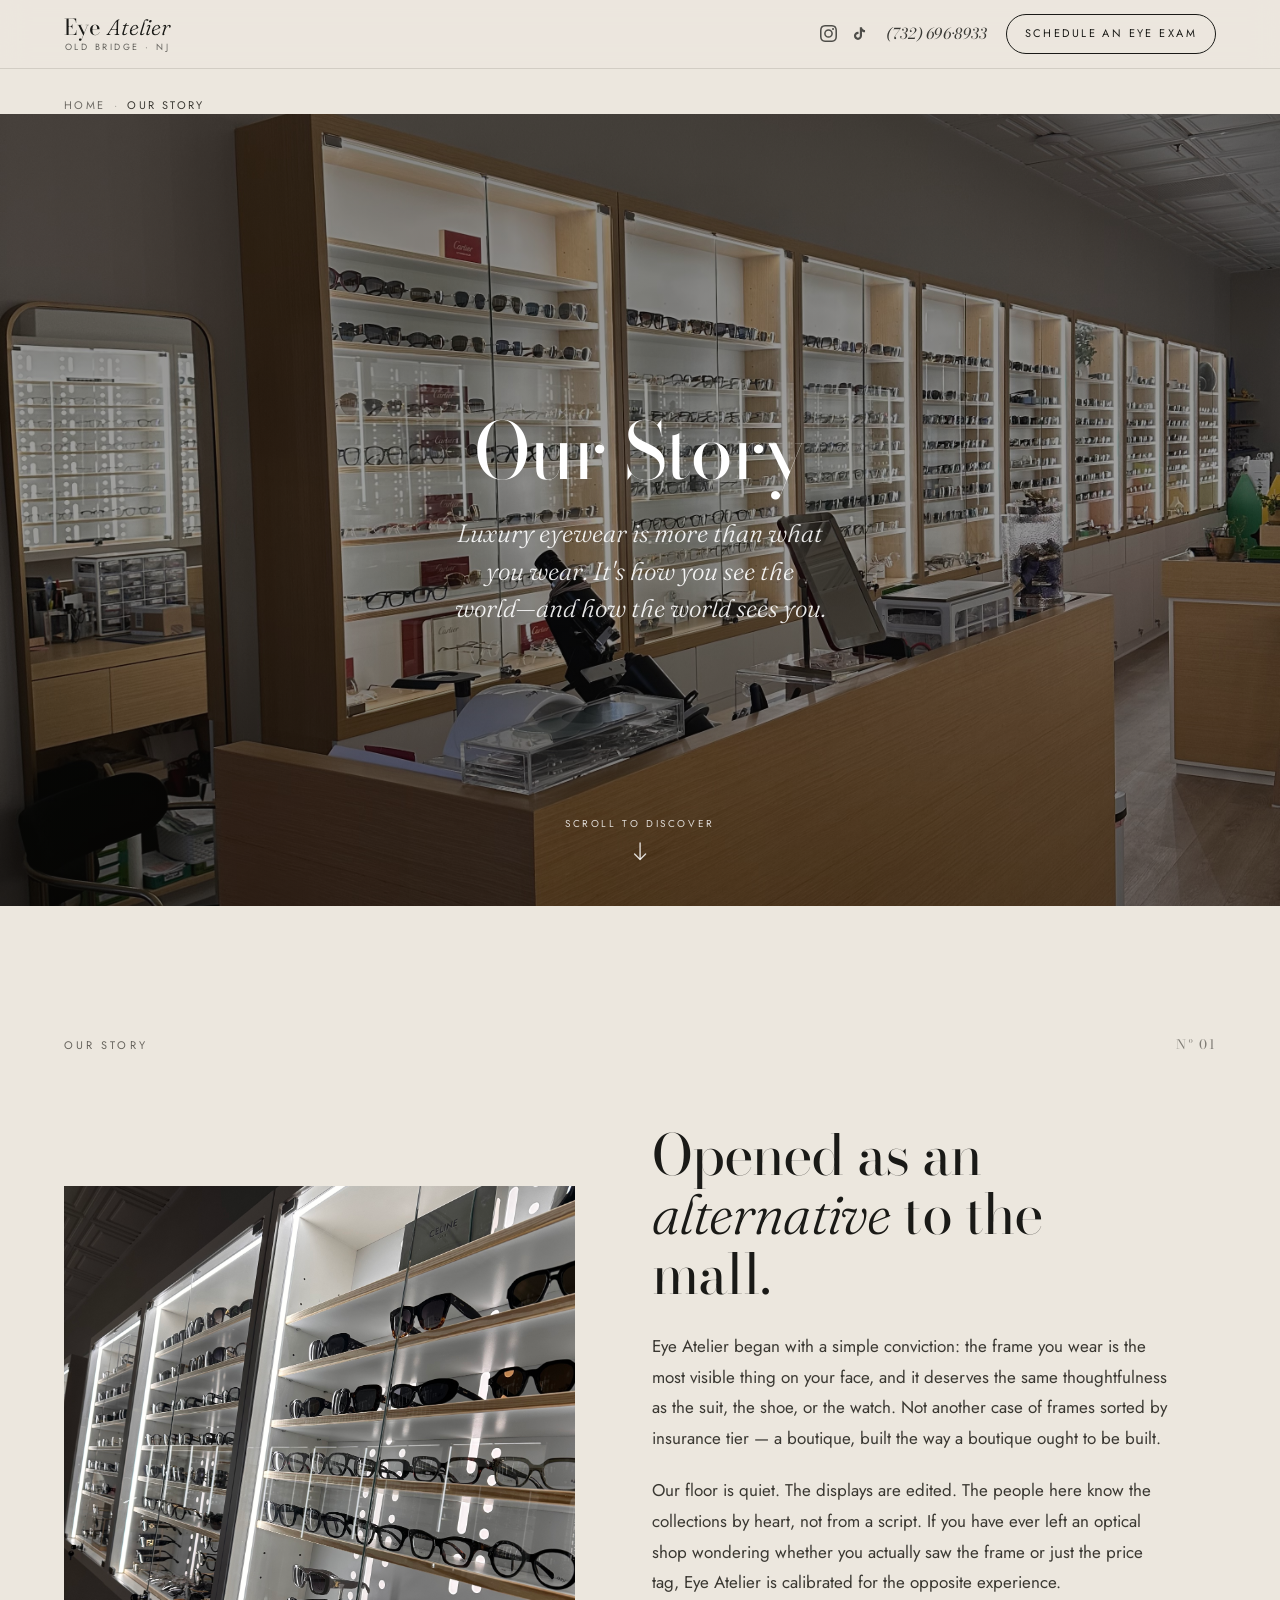
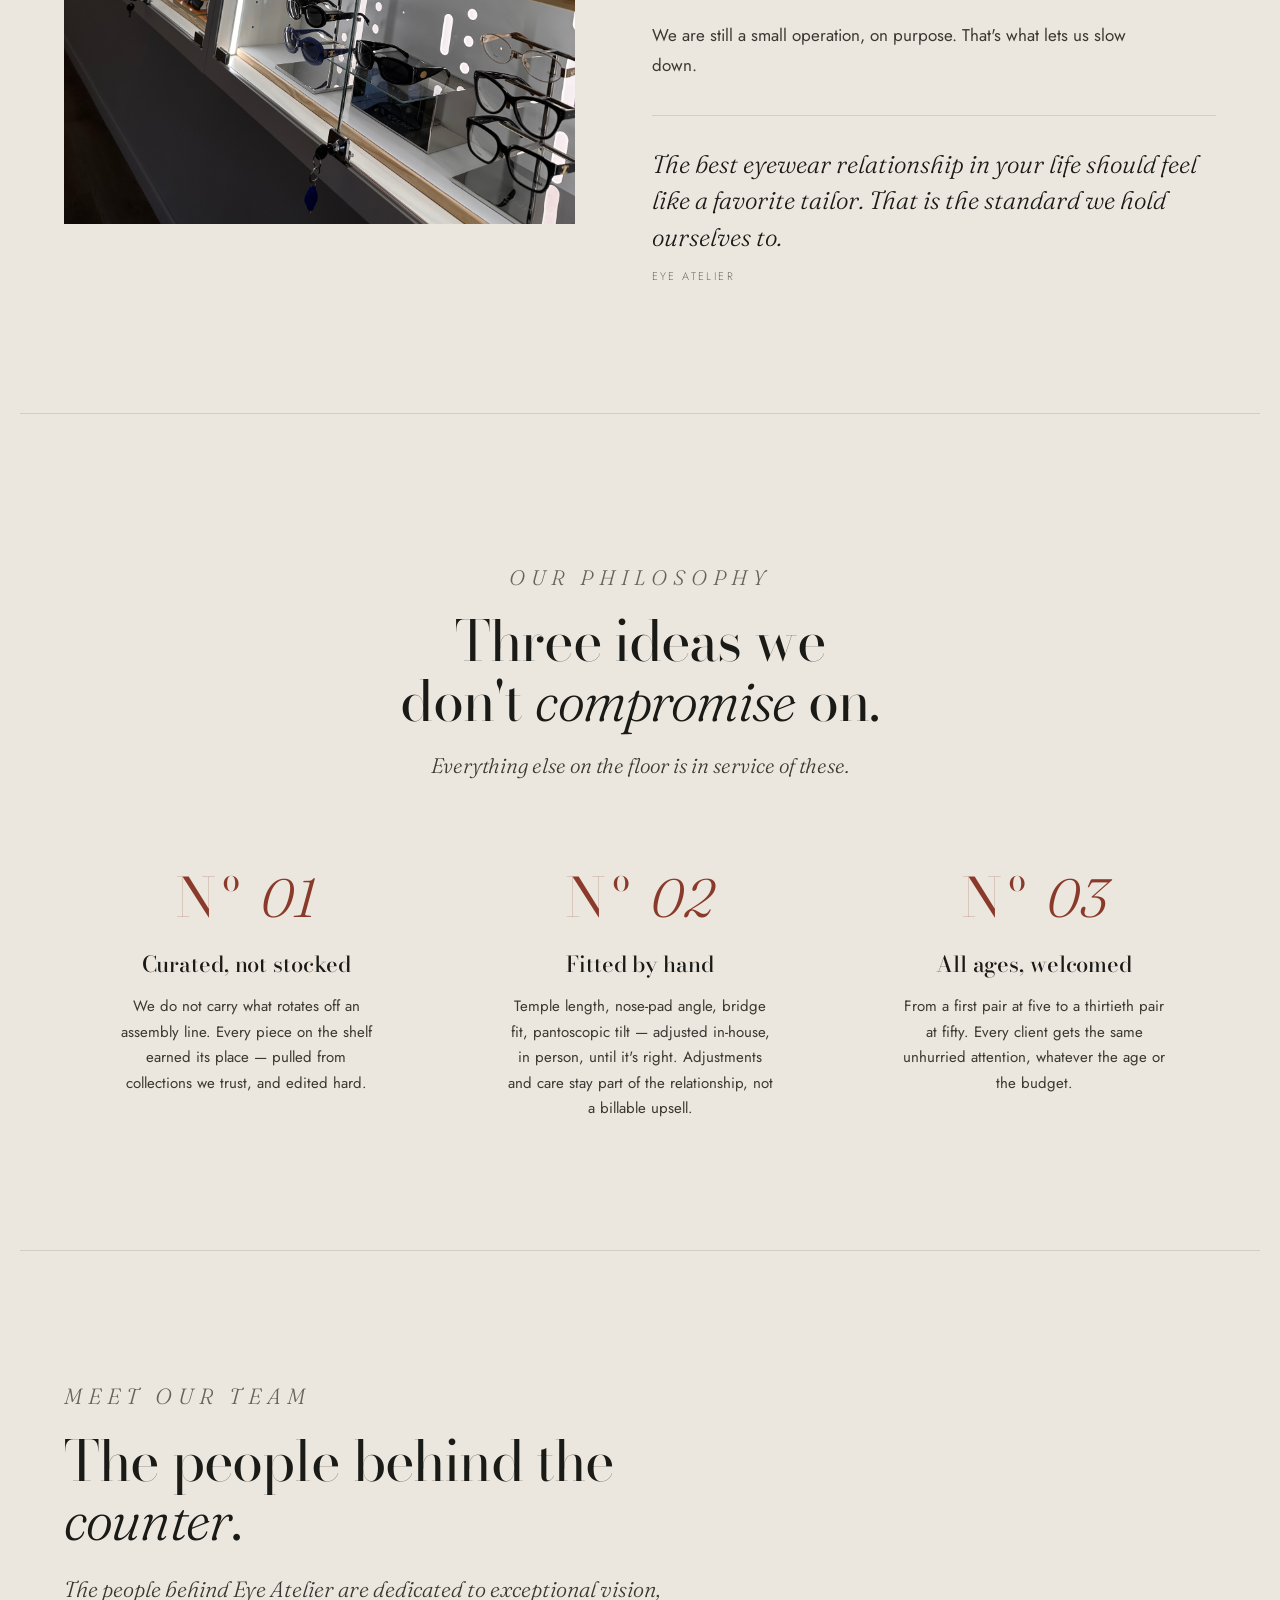
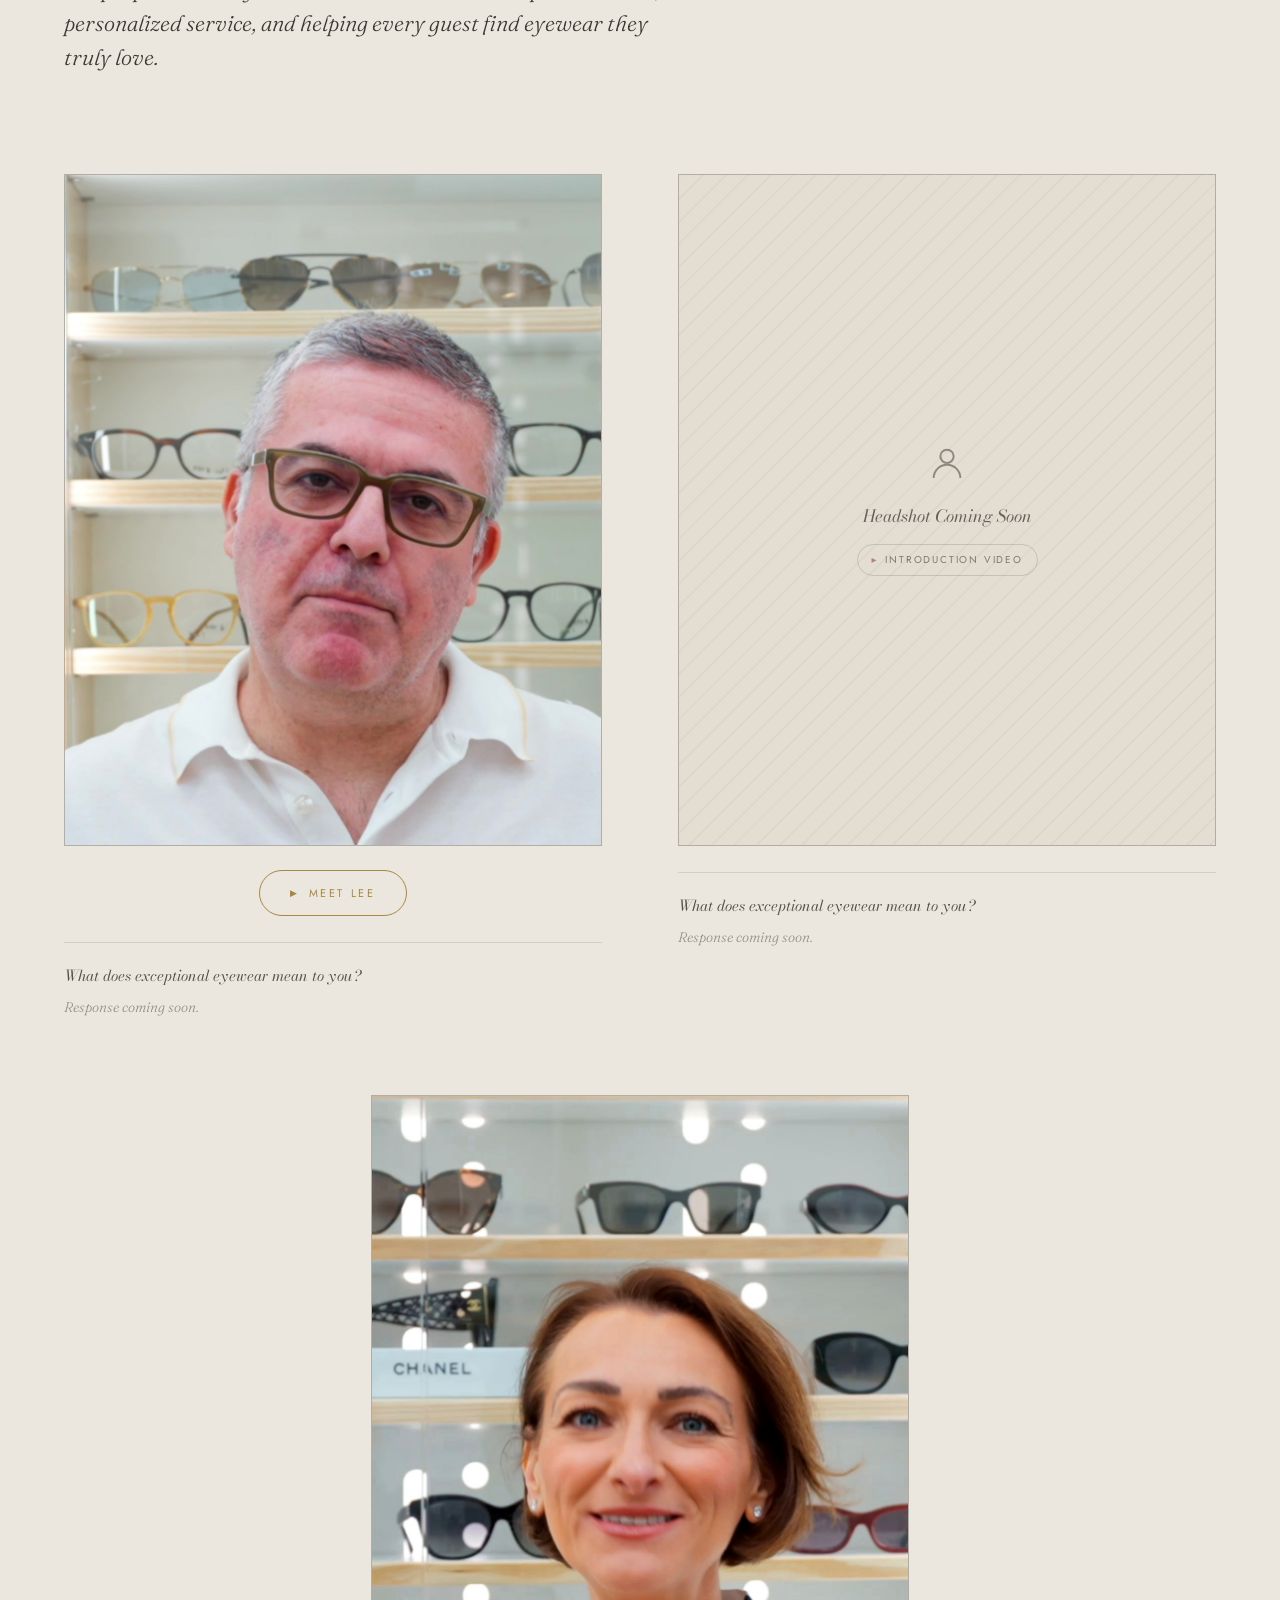
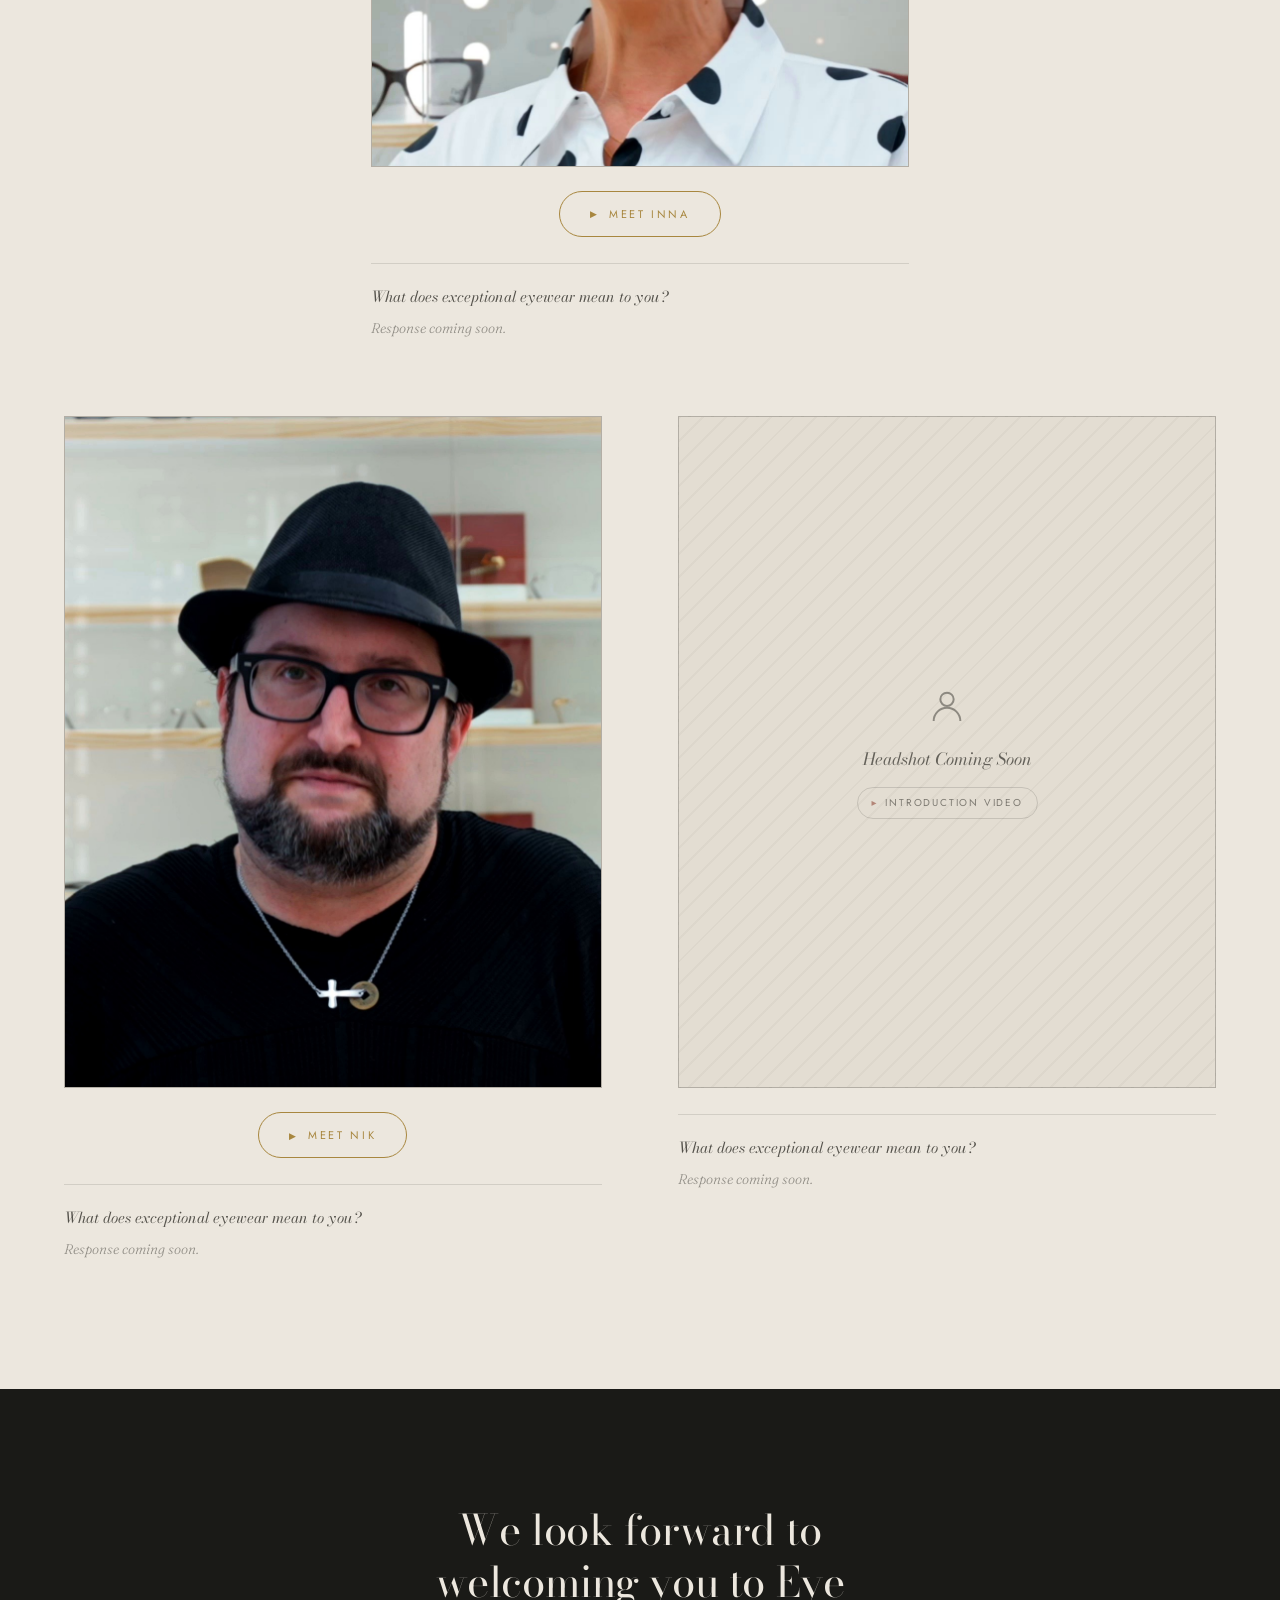
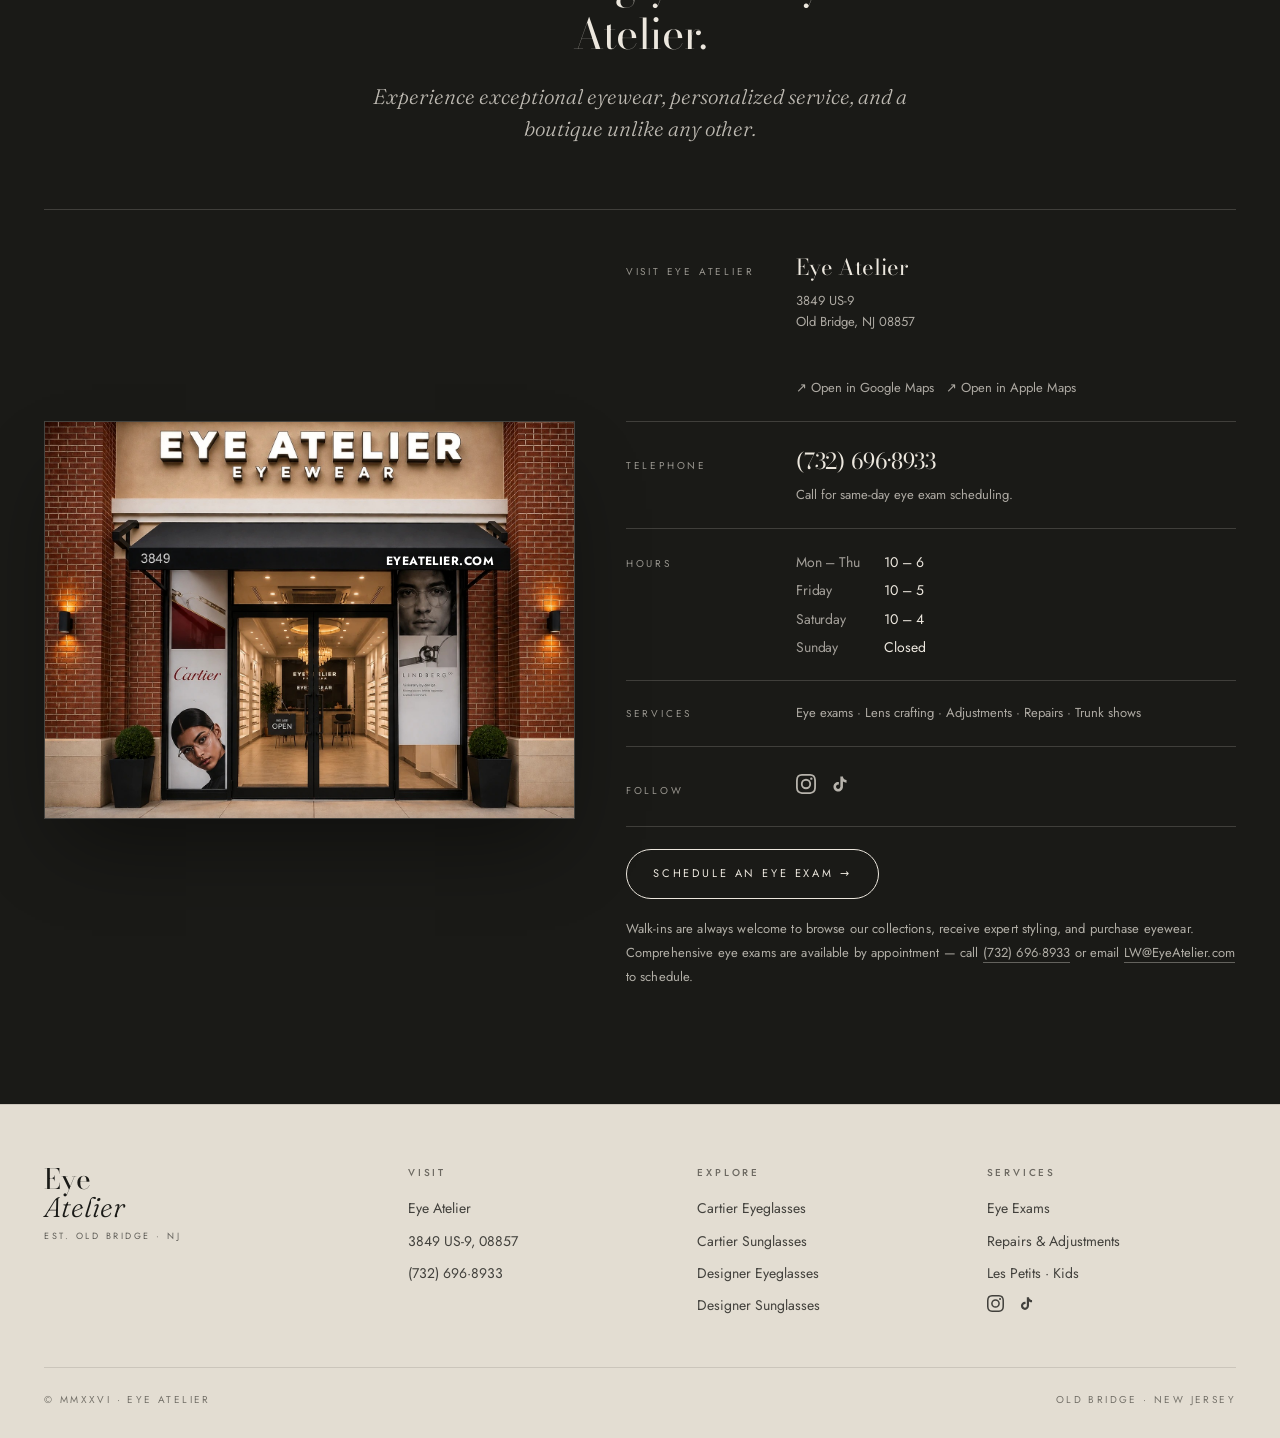
==== commit e9573b7b: "Add Nik's headshot and Meet Nik video to his team card Selected the frame at ~7.0s of his reel: dire" ====
--- a/about.html
+++ b/about.html
@@ -475,13 +475,12 @@
     </div>
 
     <div class="team-card">
-      <div class="team-photo">
-        <div class="team-photo-placeholder">
-          <svg viewBox="0 0 24 24" fill="none" stroke="currentColor" stroke-width="1.2"><circle cx="12" cy="8" r="4"></circle><path d="M4 21c0-4.4 3.6-8 8-8s8 3.6 8 8"></path></svg>
-          <span class="tpp-label">Headshot Coming Soon</span>
-          <span class="tpp-video">Introduction Video</span>
-        </div>
-      </div>
+      <div class="team-photo team-photo-portrait">
+        <img src="nik-poster.jpg" alt="Nik, Eye Atelier">
+      </div>
+      <button type="button" class="team-video-cta" data-video="nik-intro.mp4" data-poster="nik-poster.jpg" aria-label="Meet Nik — play introduction video">
+        <span class="glyph">▶</span> Meet Nik
+      </button>
       <div class="team-quote">
         <p class="q-heading">What does exceptional eyewear mean to you?</p>
         <p class="q-answer">Response coming soon.</p>
